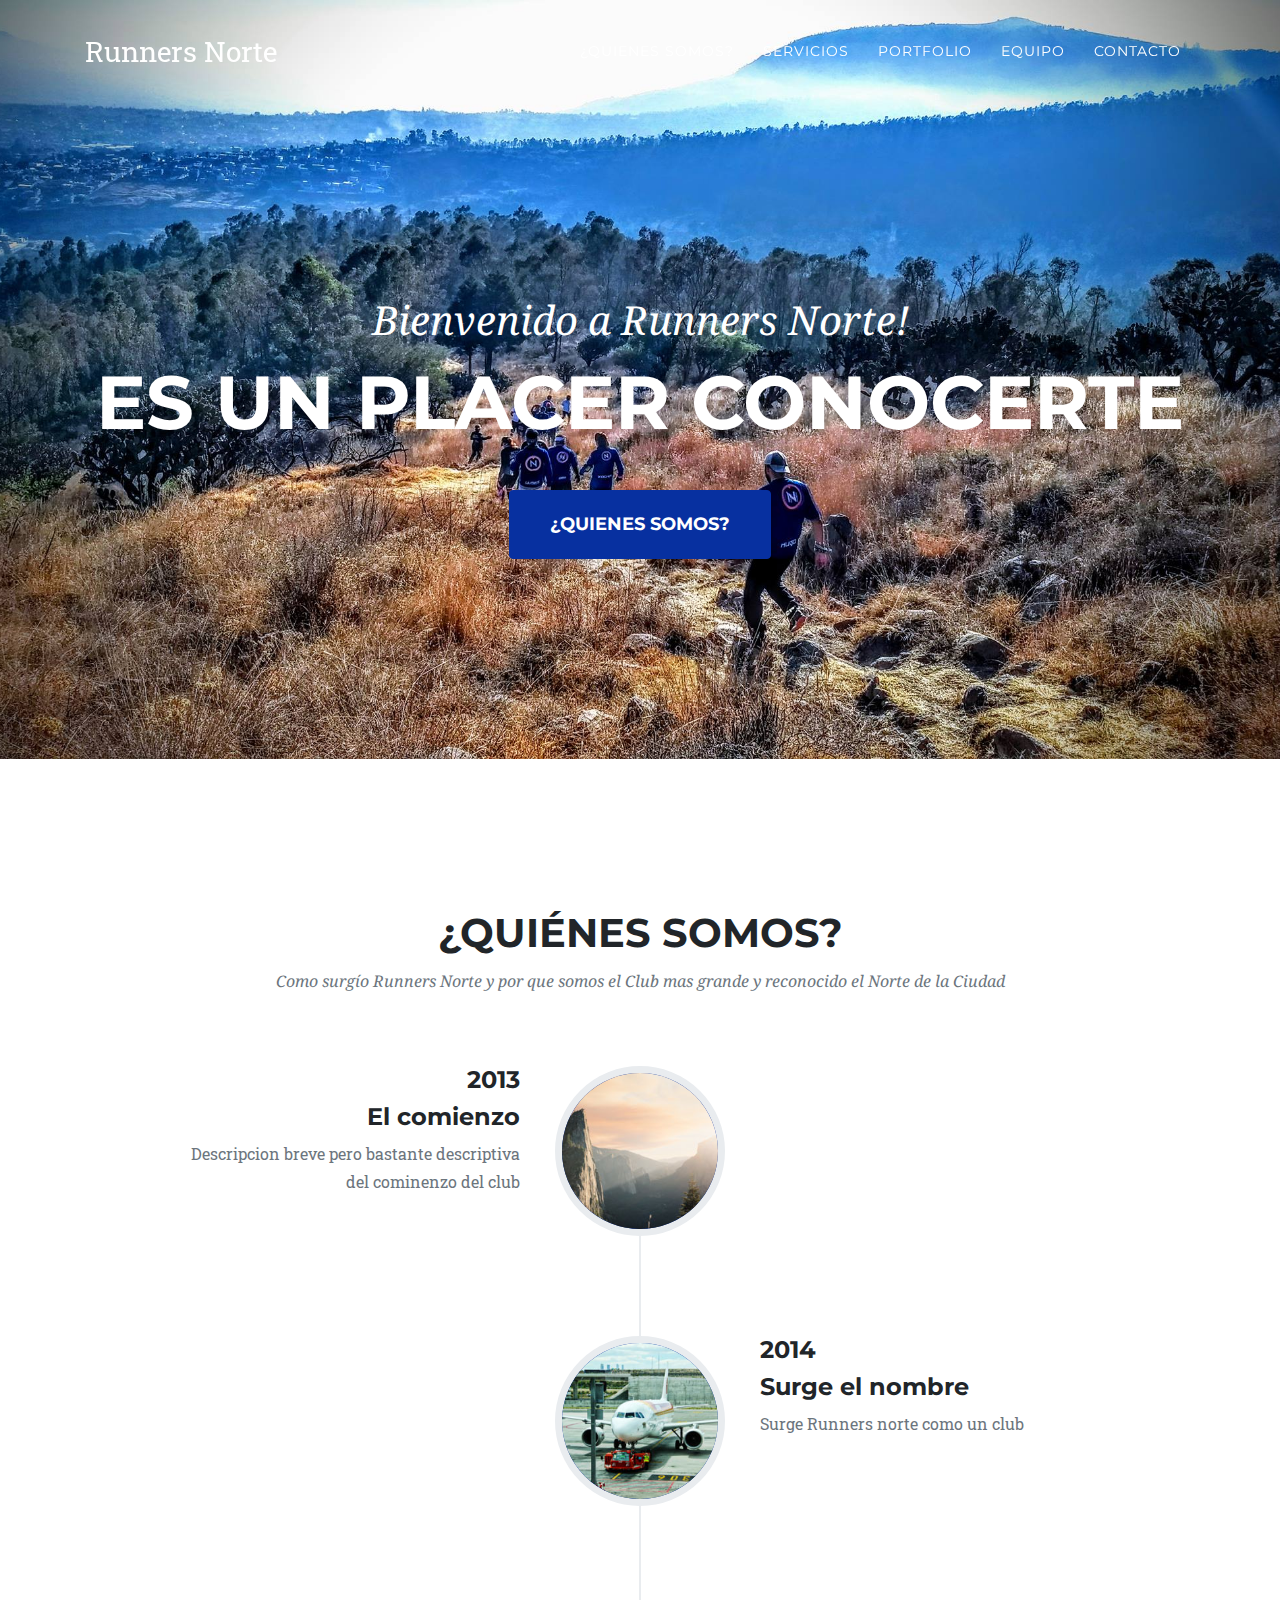
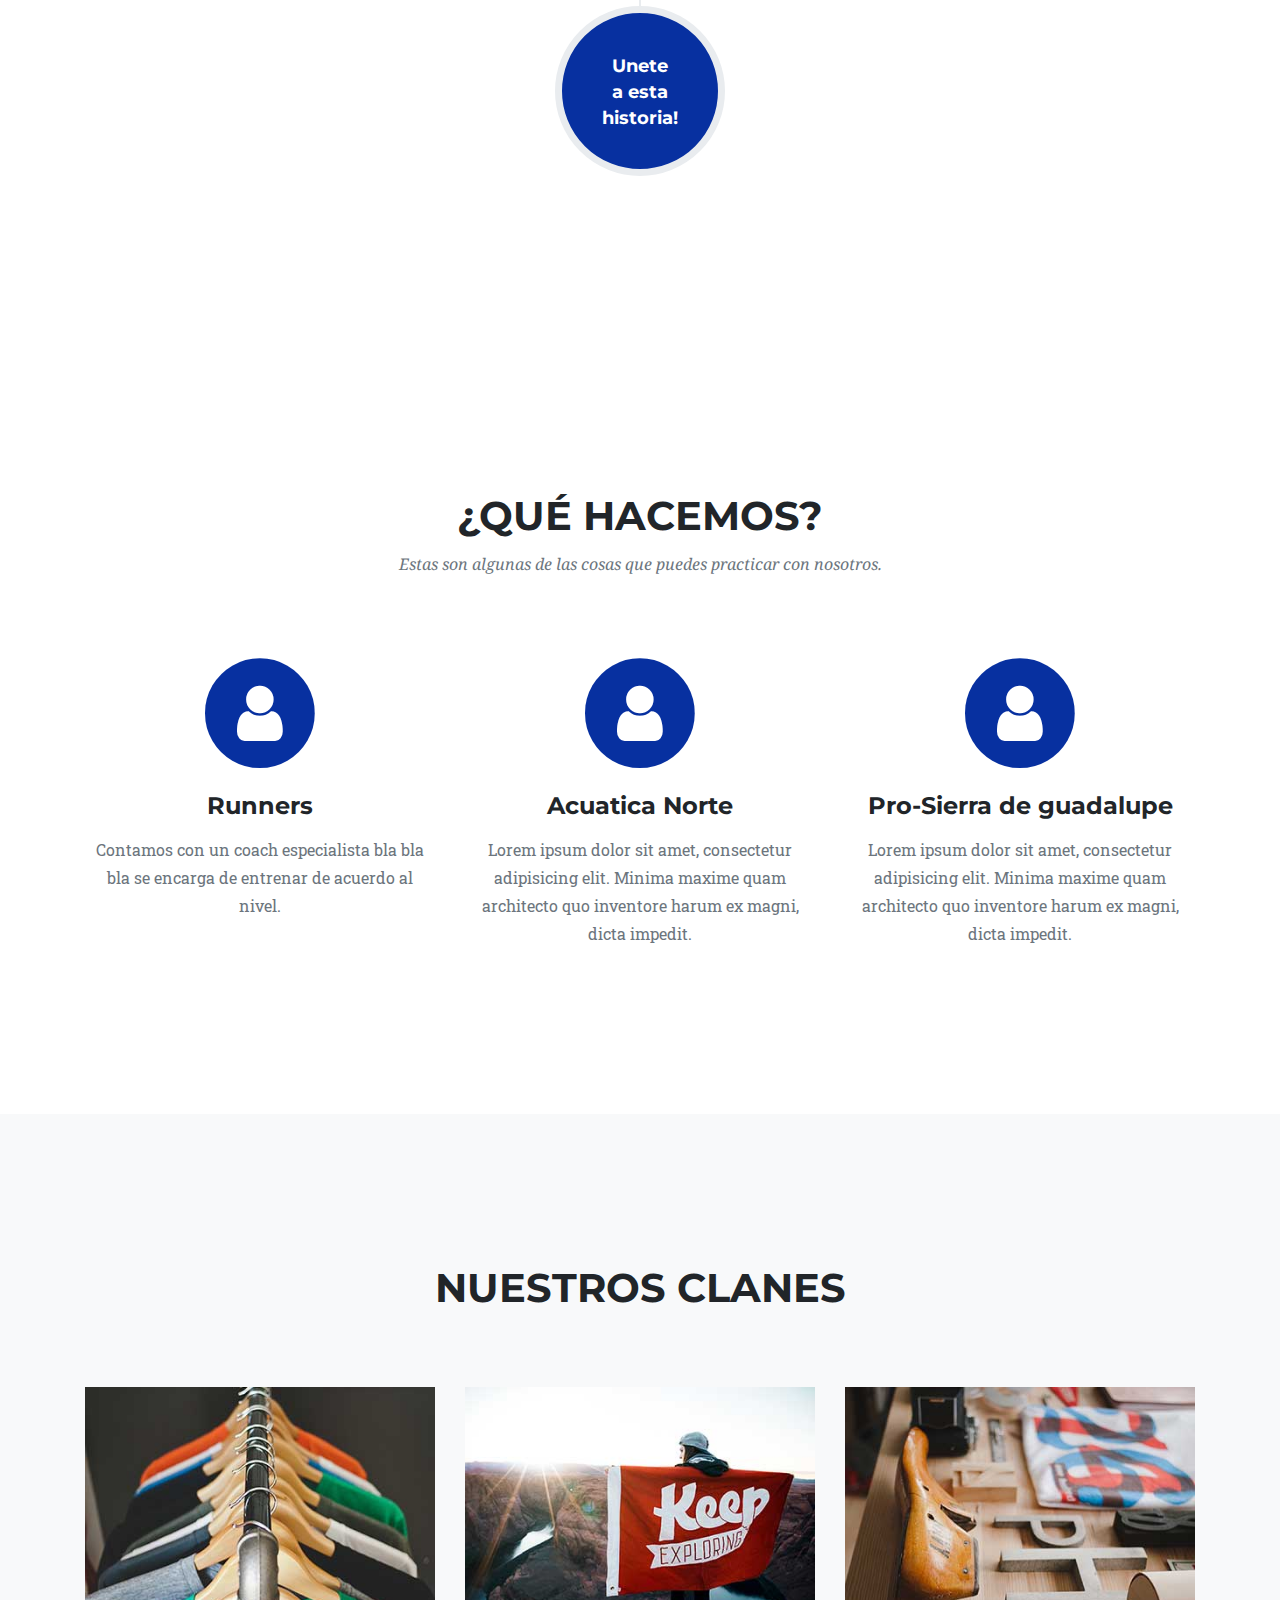
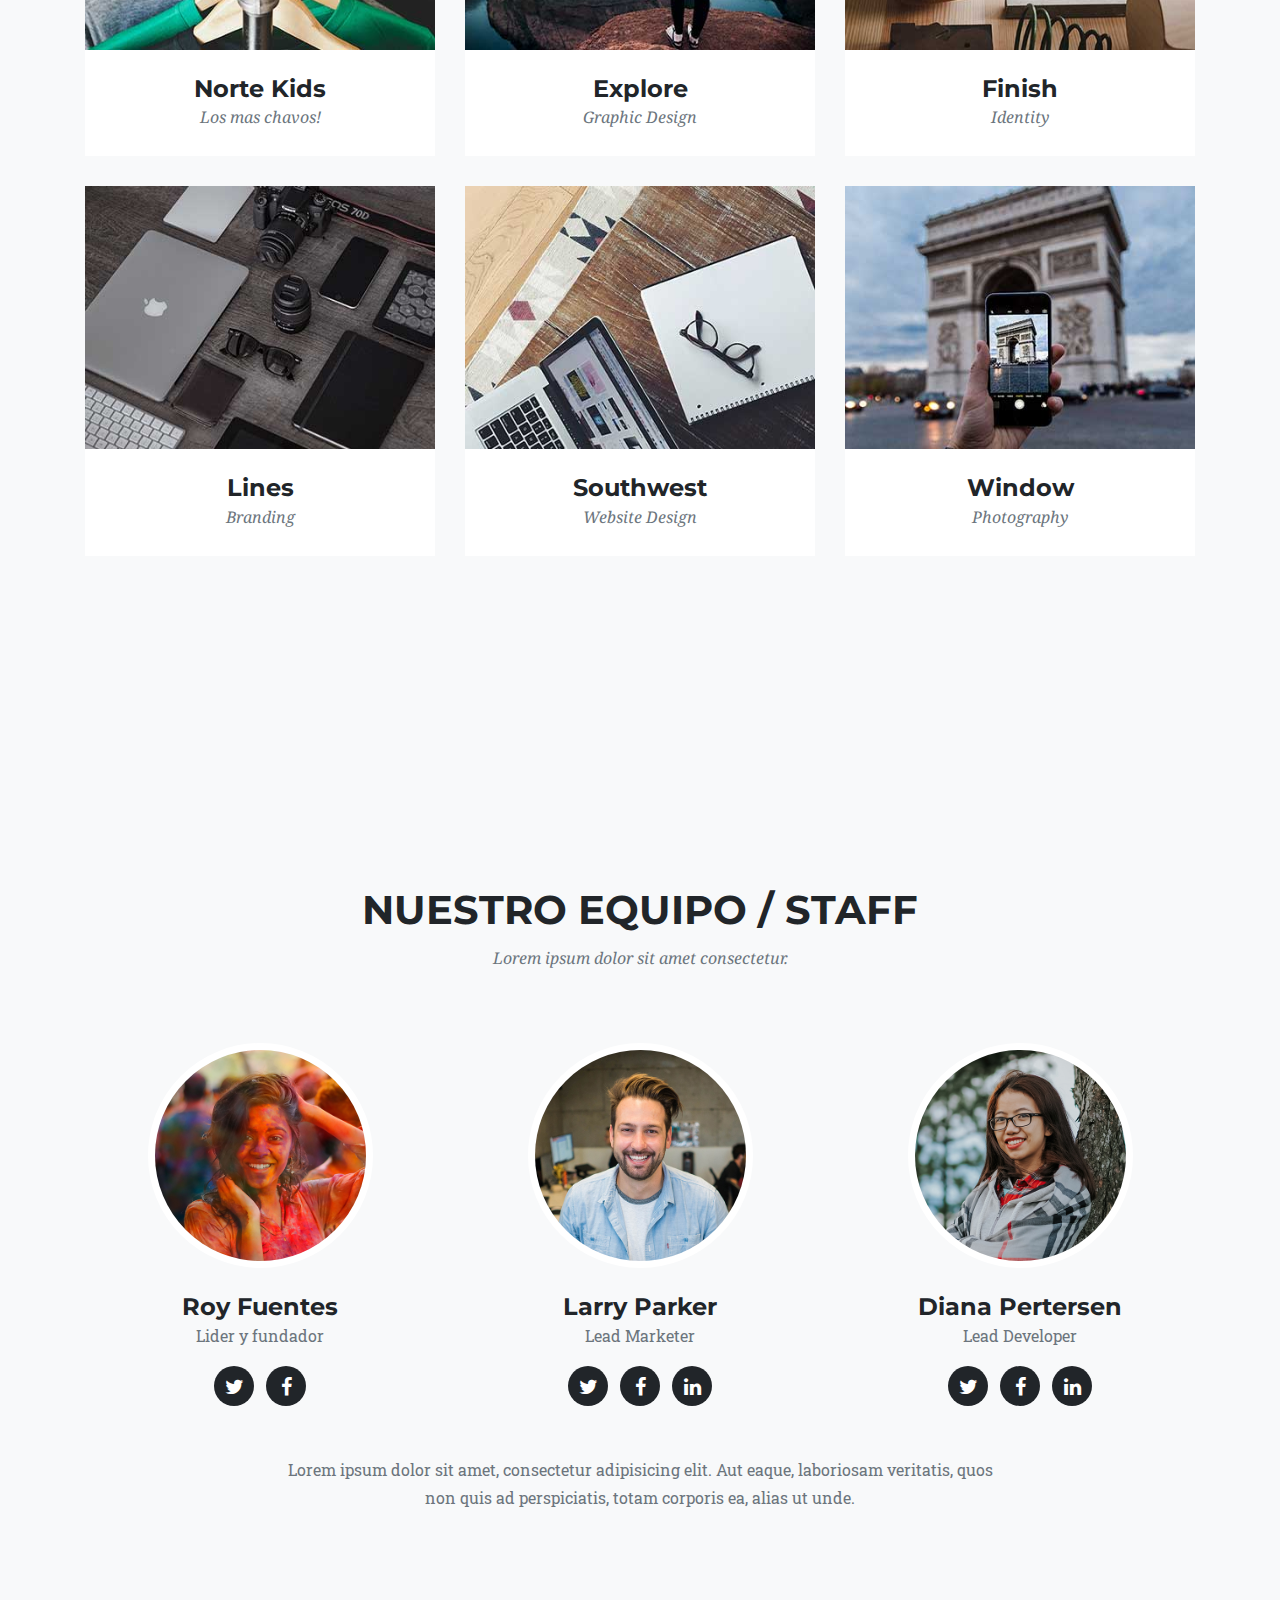
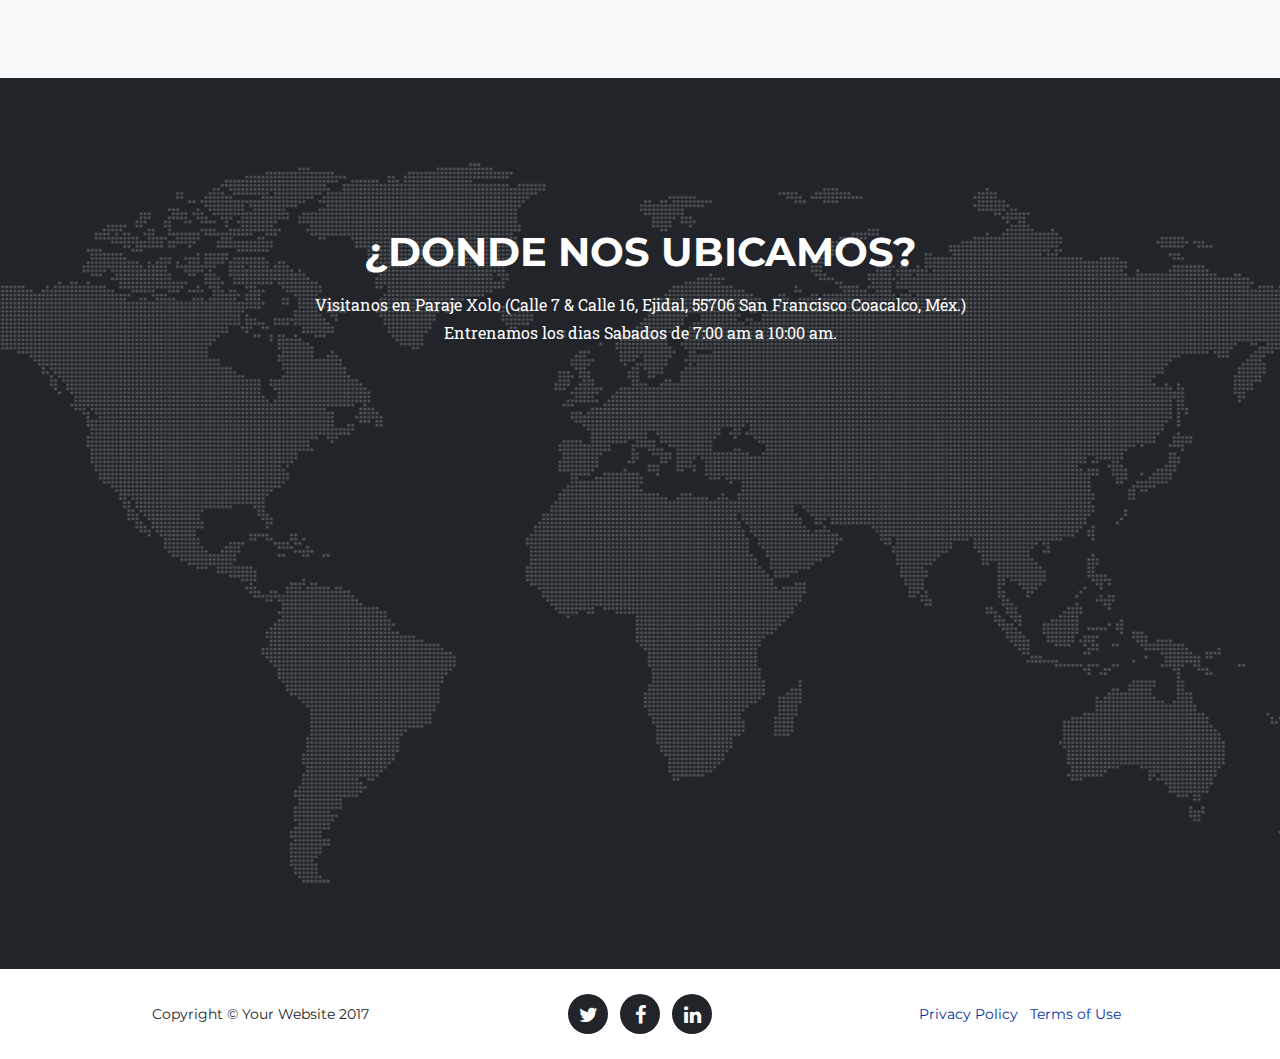
==== index.html @ f01cee7c "Cambios varios" ====
<!DOCTYPE html>
<html lang="en">

  <head>

    <meta charset="utf-8">
    <meta name="viewport" content="width=device-width, initial-scale=1, shrink-to-fit=no">
    <meta name="description" content="">
    <meta name="author" content="">

    <title>Runners Norte</title>

    <!-- Bootstrap core CSS -->
    <link href="vendor/bootstrap/css/bootstrap.min.css" rel="stylesheet">

    <!-- Custom fonts for this template -->
    <link href="vendor/font-awesome/css/font-awesome.min.css" rel="stylesheet" type="text/css">
    <link href="https://fonts.googleapis.com/css?family=Montserrat:400,700" rel="stylesheet" type="text/css">
    <link href='https://fonts.googleapis.com/css?family=Kaushan+Script' rel='stylesheet' type='text/css'>
    <link href='https://fonts.googleapis.com/css?family=Droid+Serif:400,700,400italic,700italic' rel='stylesheet' type='text/css'>
    <link href='https://fonts.googleapis.com/css?family=Roboto+Slab:400,100,300,700' rel='stylesheet' type='text/css'>

    <!-- Custom styles for this template -->
    <link href="css/agency.min.css" rel="stylesheet">

  </head>

  <body id="page-top">

    <!-- Navigation -->
    <nav class="navbar navbar-expand-lg navbar-dark fixed-top" id="mainNav">
      <div class="container">
        <a class="navbar-brand js-scroll-trigger" href="#page-top">Runners Norte</a>
        <button class="navbar-toggler navbar-toggler-right" type="button" data-toggle="collapse" data-target="#navbarResponsive" aria-controls="navbarResponsive" aria-expanded="false" aria-label="Toggle navigation">
          Menu
          <i class="fa fa-bars"></i>
        </button>
        <div class="collapse navbar-collapse" id="navbarResponsive">
          <ul class="navbar-nav text-uppercase ml-auto">
            <li class="nav-item">
              <a class="nav-link js-scroll-trigger" href="#about">¿Quienes Somos?</a>
            </li>
            <li class="nav-item">
              <a class="nav-link js-scroll-trigger" href="#services">Servicios</a>
            </li>
            <li class="nav-item">
              <a class="nav-link js-scroll-trigger" href="#portfolio">Portfolio</a>
            </li>
            <li class="nav-item">
              <a class="nav-link js-scroll-trigger" href="#team">Equipo</a>
            </li>
            <li class="nav-item">
              <a class="nav-link js-scroll-trigger" href="#contact">Contacto</a>
            </li>
          </ul>
        </div>
      </div>
    </nav>

    <!-- Header -->
    <header class="masthead">
      <div class="container">
        <div class="intro-text">
          <div class="intro-lead-in">Bienvenido a Runners Norte!</div>
          <div class="intro-heading text-uppercase">Es un placer conocerte</div>
          <a class="btn btn-primary btn-xl text-uppercase js-scroll-trigger" href="#about">¿Quienes somos?</a>
        </div>
      </div>
    </header>
    <!-- About -->
    <section id="about">
      <div class="container">
        <div class="row">
          <div class="col-lg-12 text-center">
            <h2 class="section-heading text-uppercase">¿Quiénes Somos?</h2>
            <h3 class="section-subheading text-muted">Como surgío Runners Norte y por que somos el Club mas grande y reconocido  el Norte de la Ciudad</h3>
          </div>
        </div>
        <div class="row">
          <div class="col-lg-12">
            <ul class="timeline">
              <li>
                <div class="timeline-image">
                  <img class="rounded-circle img-fluid" src="img/about/1.jpg" alt="">
                </div>
                <div class="timeline-panel">
                  <div class="timeline-heading">
                    <h4>2013</h4>
                    <h4 class="subheading">El comienzo</h4>
                  </div>
                  <div class="timeline-body">
                    <p class="text-muted">Descripcion breve pero bastante descriptiva del cominenzo del club</p>
                  </div>
                </div>
              </li>
              <li class="timeline-inverted">
                <div class="timeline-image">
                  <img class="rounded-circle img-fluid" src="img/about/2.jpg" alt="">
                </div>
                <div class="timeline-panel">
                  <div class="timeline-heading">
                    <h4>2014</h4>
                    <h4 class="subheading">Surge el nombre</h4>
                  </div>
                  <div class="timeline-body">
                    <p class="text-muted">Surge Runners norte como un club</p>
                  </div>
                </div>
              </li>
              <li class="timeline-inverted">
                <div class="timeline-image">
                  <h4>Unete
                    <br> a esta
                    <br>historia!</h4>
                </div>
              </li>
            </ul>
          </div>
        </div>
      </div>
    </section>

    <!-- Services -->
    <section id="services">
      <div class="container">
        <div class="row">
          <div class="col-lg-12 text-center">
            <h2 class="section-heading text-uppercase">¿Qué hacemos?</h2>
            <h3 class="section-subheading text-muted">Estas son algunas de las cosas que puedes practicar con nosotros.</h3>
          </div>
        </div>
        <div class="row text-center">
          <div class="col-md-4">
            <span class="fa-stack fa-4x">
              <i class="fa fa-circle fa-stack-2x text-primary"></i>
              <i class="fa fa-user fa-stack-1x fa-inverse"></i>
            </span>
            <h4 class="service-heading">Runners</h4>
            <p class="text-muted">Contamos con un coach especialista bla bla bla se encarga de entrenar de acuerdo al nivel.</p>
          </div>
          <div class="col-md-4">
            <span class="fa-stack fa-4x">
              <i class="fa fa-circle fa-stack-2x text-primary"></i>
              <i class="fa fa-user fa-stack-1x fa-inverse"></i>
            </span>
            <h4 class="service-heading">Acuatica Norte</h4>
            <p class="text-muted">Lorem ipsum dolor sit amet, consectetur adipisicing elit. Minima maxime quam architecto quo inventore harum ex magni, dicta impedit.</p>
          </div>
          <div class="col-md-4">
            <span class="fa-stack fa-4x">
              <i class="fa fa-circle fa-stack-2x text-primary"></i>
              <i class="fa fa-user fa-stack-1x fa-inverse"></i>
            </span>
            <h4 class="service-heading">Pro-Sierra de guadalupe</h4>
            <p class="text-muted">Lorem ipsum dolor sit amet, consectetur adipisicing elit. Minima maxime quam architecto quo inventore harum ex magni, dicta impedit.</p>
          </div>
        </div>
      </div>
    </section>

    <!-- Portfolio Grid -->
    <section class="bg-light" id="portfolio">
      <div class="container">
        <div class="row">
          <div class="col-lg-12 text-center">
            <h2 class="section-heading text-uppercase">Nuestros Clanes</h2>
            <h3 class="section-subheading text-muted"></h3>
          </div>
        </div>
        <div class="row">
          <div class="col-md-4 col-sm-6 portfolio-item">
            <a class="portfolio-link" data-toggle="modal" href="#portfolioModal1">
              <div class="portfolio-hover">
                <div class="portfolio-hover-content">
                  <i class="fa fa-plus fa-3x"></i>
                </div>
              </div>
              <img class="img-fluid" src="img/portfolio/01-thumbnail.jpg" alt="">
            </a>
            <div class="portfolio-caption">
              <h4>Norte Kids</h4>
              <p class="text-muted">Los mas chavos!</p>
            </div>
          </div>
          <div class="col-md-4 col-sm-6 portfolio-item">
            <a class="portfolio-link" data-toggle="modal" href="#portfolioModal2">
              <div class="portfolio-hover">
                <div class="portfolio-hover-content">
                  <i class="fa fa-plus fa-3x"></i>
                </div>
              </div>
              <img class="img-fluid" src="img/portfolio/02-thumbnail.jpg" alt="">
            </a>
            <div class="portfolio-caption">
              <h4>Explore</h4>
              <p class="text-muted">Graphic Design</p>
            </div>
          </div>
          <div class="col-md-4 col-sm-6 portfolio-item">
            <a class="portfolio-link" data-toggle="modal" href="#portfolioModal3">
              <div class="portfolio-hover">
                <div class="portfolio-hover-content">
                  <i class="fa fa-plus fa-3x"></i>
                </div>
              </div>
              <img class="img-fluid" src="img/portfolio/03-thumbnail.jpg" alt="">
            </a>
            <div class="portfolio-caption">
              <h4>Finish</h4>
              <p class="text-muted">Identity</p>
            </div>
          </div>
          <div class="col-md-4 col-sm-6 portfolio-item">
            <a class="portfolio-link" data-toggle="modal" href="#portfolioModal4">
              <div class="portfolio-hover">
                <div class="portfolio-hover-content">
                  <i class="fa fa-plus fa-3x"></i>
                </div>
              </div>
              <img class="img-fluid" src="img/portfolio/04-thumbnail.jpg" alt="">
            </a>
            <div class="portfolio-caption">
              <h4>Lines</h4>
              <p class="text-muted">Branding</p>
            </div>
          </div>
          <div class="col-md-4 col-sm-6 portfolio-item">
            <a class="portfolio-link" data-toggle="modal" href="#portfolioModal5">
              <div class="portfolio-hover">
                <div class="portfolio-hover-content">
                  <i class="fa fa-plus fa-3x"></i>
                </div>
              </div>
              <img class="img-fluid" src="img/portfolio/05-thumbnail.jpg" alt="">
            </a>
            <div class="portfolio-caption">
              <h4>Southwest</h4>
              <p class="text-muted">Website Design</p>
            </div>
          </div>
          <div class="col-md-4 col-sm-6 portfolio-item">
            <a class="portfolio-link" data-toggle="modal" href="#portfolioModal6">
              <div class="portfolio-hover">
                <div class="portfolio-hover-content">
                  <i class="fa fa-plus fa-3x"></i>
                </div>
              </div>
              <img class="img-fluid" src="img/portfolio/06-thumbnail.jpg" alt="">
            </a>
            <div class="portfolio-caption">
              <h4>Window</h4>
              <p class="text-muted">Photography</p>
            </div>
          </div>
        </div>
      </div>
    </section>

    <!-- Team -->
    <section class="bg-light" id="team">
      <div class="container">
        <div class="row">
          <div class="col-lg-12 text-center">
            <h2 class="section-heading text-uppercase">Nuestro Equipo / Staff</h2>
            <h3 class="section-subheading text-muted">Lorem ipsum dolor sit amet consectetur.</h3>
          </div>
        </div>
        <div class="row">
          <div class="col-sm-4">
            <div class="team-member">
              <img class="mx-auto rounded-circle" src="img/team/1.jpg" alt="">
              <h4>Roy Fuentes</h4>
              <p class="text-muted">Lider y fundador</p>
              <ul class="list-inline social-buttons">
                <li class="list-inline-item">
                  <a href="#">
                    <i class="fa fa-twitter"></i>
                  </a>
                </li>
                <li class="list-inline-item">
                  <a href="#">
                    <i class="fa fa-facebook"></i>
                  </a>
                </li>
              </ul>
            </div>
          </div>
          <div class="col-sm-4">
            <div class="team-member">
              <img class="mx-auto rounded-circle" src="img/team/2.jpg" alt="">
              <h4>Larry Parker</h4>
              <p class="text-muted">Lead Marketer</p>
              <ul class="list-inline social-buttons">
                <li class="list-inline-item">
                  <a href="#">
                    <i class="fa fa-twitter"></i>
                  </a>
                </li>
                <li class="list-inline-item">
                  <a href="#">
                    <i class="fa fa-facebook"></i>
                  </a>
                </li>
                <li class="list-inline-item">
                  <a href="#">
                    <i class="fa fa-linkedin"></i>
                  </a>
                </li>
              </ul>
            </div>
          </div>
          <div class="col-sm-4">
            <div class="team-member">
              <img class="mx-auto rounded-circle" src="img/team/3.jpg" alt="">
              <h4>Diana Pertersen</h4>
              <p class="text-muted">Lead Developer</p>
              <ul class="list-inline social-buttons">
                <li class="list-inline-item">
                  <a href="#">
                    <i class="fa fa-twitter"></i>
                  </a>
                </li>
                <li class="list-inline-item">
                  <a href="#">
                    <i class="fa fa-facebook"></i>
                  </a>
                </li>
                <li class="list-inline-item">
                  <a href="#">
                    <i class="fa fa-linkedin"></i>
                  </a>
                </li>
              </ul>
            </div>
          </div>
        </div>
        <div class="row">
          <div class="col-lg-8 mx-auto text-center">
            <p class="large text-muted">Lorem ipsum dolor sit amet, consectetur adipisicing elit. Aut eaque, laboriosam veritatis, quos non quis ad perspiciatis, totam corporis ea, alias ut unde.</p>
          </div>
        </div>
      </div>
    </section>


    <!-- Contact -->
    <section id="contact">
      <div class="container">
        <div class="row">
          <div class="col-lg-12 text-center">
            <h2 class="section-heading text-uppercase">¿Donde nos ubicamos?</h2>
            <p class="section-subheading contact-text">Visitanos en Paraje Xolo (Calle 7 & Calle 16, Ejidal, 55706 San Francisco Coacalco, Méx.) <br>Entrenamos los dias Sabados de 7:00 am a 10:00 am.</p>
              <iframe src="https://www.google.com/maps/embed?pb=!1m18!1m12!1m3!1d843.822846740187!2d-99.1146023856193!3d19.622064167640673!2m3!1f0!2f0!3f0!3m2!1i1024!2i768!4f13.1!3m3!1m2!1s0x85d1f6a791d35011%3A0x7eba9c8754cfb9cf!2sParaje+Xolo+Parque+Estatal+Sierra+de+Guadalupe!5e0!3m2!1ses-419!2smx!4v1517255173656" width="100%" height="450" frameborder="0" style="border:0" allowfullscreen></iframe>          </div>
        </div>
        <!--<div class="row">-->
          <!--<div class="col-lg-12">-->
            <!--<form id="contactForm" name="sentMessage" novalidate>-->
              <!--<div class="row">-->
                <!--<div class="col-md-6">-->
                  <!--<div class="form-group">-->
                    <!--<input class="form-control" id="name" type="text" placeholder="Nombre *" required data-validation-required-message="Por favor escribe tu nombre">-->
                    <!--<p class="help-block text-danger"></p>-->
                  <!--</div>-->
                  <!--<div class="form-group">-->
                    <!--<input class="form-control" id="email" type="email" placeholder="Email *" required data-validation-required-message="Por favor escribe tu Email.">-->
                    <!--<p class="help-block text-danger"></p>-->
                  <!--</div>-->
                  <!--<div class="form-group">-->
                    <!--<input class="form-control" id="phone" type="tel" placeholder="Telefono">-->
                    <!--<p class="help-block text-danger"></p>-->
                  <!--</div>-->
                <!--</div>-->
                <!--<div class="col-md-6">-->
                  <!--<div class="form-group">-->
                    <!--<textarea class="form-control" id="message" placeholder="Mensaje *" required data-validation-required-message="Por favor escribe un mensaje"></textarea>-->
                    <!--<p class="help-block text-danger"></p>-->
                  <!--</div>-->
                <!--</div>-->
                <!--<div class="clearfix"></div>-->
                <!--<div class="col-lg-12 text-center">-->
                  <!--<div id="success"></div>-->
                  <!--<button id="sendMessageButton" class="btn btn-primary btn-xl text-uppercase" type="submit">Enviar mensaje</button>-->
                <!--</div>-->
              <!--</div>-->
            <!--</form>-->
          <!--</div>-->
        <!--</div>-->

    </section>

    <!-- Footer -->
    <footer>
      <div class="container">
        <div class="row">
          <div class="col-md-4">
            <span class="copyright">Copyright &copy; Your Website 2017</span>
          </div>
          <div class="col-md-4">
            <ul class="list-inline social-buttons">
              <li class="list-inline-item">
                <a href="#">
                  <i class="fa fa-twitter"></i>
                </a>
              </li>
              <li class="list-inline-item">
                <a href="#">
                  <i class="fa fa-facebook"></i>
                </a>
              </li>
              <li class="list-inline-item">
                <a href="#">
                  <i class="fa fa-linkedin"></i>
                </a>
              </li>
            </ul>
          </div>
          <div class="col-md-4">
            <ul class="list-inline quicklinks">
              <li class="list-inline-item">
                <a href="#">Privacy Policy</a>
              </li>
              <li class="list-inline-item">
                <a href="#">Terms of Use</a>
              </li>
            </ul>
          </div>
        </div>
      </div>
    </footer>

    <!-- Portfolio Modals -->

    <!-- Modal 1 -->
    <div class="portfolio-modal modal fade" id="portfolioModal1" tabindex="-1" role="dialog" aria-hidden="true">
      <div class="modal-dialog">
        <div class="modal-content">
          <div class="close-modal" data-dismiss="modal">
            <div class="lr">
              <div class="rl"></div>
            </div>
          </div>
          <div class="container">
            <div class="row">
              <div class="col-lg-8 mx-auto">
                <div class="modal-body">
                  <!-- Project Details Go Here -->
                  <h2 class="text-uppercase">Norte Kids</h2>
                  <p class="item-intro text-muted">Los mas chavos.</p>
                  <img class="img-fluid d-block mx-auto" src="img/portfolio/01-full.jpg" alt="">
                  <p>Use this area to describe your project. Lorem ipsum dolor sit amet, consectetur adipisicing elit. Est blanditiis dolorem culpa incidunt minus dignissimos deserunt repellat aperiam quasi sunt officia expedita beatae cupiditate, maiores repudiandae, nostrum, reiciendis facere nemo!</p>
                  <p>Requisitos minimos para pertenecer a este clan</p>
                  <ul class="list-inline">
                    <li>Edad minima: 6 años</li>
                    <li>Paso promedio: 7 min x km</li>

                  </ul>
                  <button class="btn btn-primary" data-dismiss="modal" type="button">
                    <i class="fa fa-times"></i>
                    Cerrar</button>
                </div>
              </div>
            </div>
          </div>
        </div>
      </div>
    </div>

    <!-- Modal 2 -->
    <div class="portfolio-modal modal fade" id="portfolioModal2" tabindex="-1" role="dialog" aria-hidden="true">
      <div class="modal-dialog">
        <div class="modal-content">
          <div class="close-modal" data-dismiss="modal">
            <div class="lr">
              <div class="rl"></div>
            </div>
          </div>
          <div class="container">
            <div class="row">
              <div class="col-lg-8 mx-auto">
                <div class="modal-body">
                  <!-- Project Details Go Here -->
                  <h2 class="text-uppercase">Norte Kids</h2>
                  <p class="item-intro text-muted">Los mas chavos</p>
                  <img class="img-fluid d-block mx-auto" src="img/portfolio/02-full.jpg" alt="">
                  <p>Este es el clan mas pequeño, son uns guerreros bla bla bla</p>
                    <p>Este es el clan mas pequeño, son uns guerreros bla bla bla</p>
                    <ul class="list-inline">
                    <li>Date: January 2017</li>
                    <li>Client: Explore</li>
                    <li>Category: Graphic Design</li>
                  </ul>
                  <button class="btn btn-primary" data-dismiss="modal" type="button">
                    <i class="fa fa-times"></i>
                    Close Project</button>
                </div>
              </div>
            </div>
          </div>
        </div>
      </div>
    </div>

    <!-- Modal 3 -->
    <div class="portfolio-modal modal fade" id="portfolioModal3" tabindex="-1" role="dialog" aria-hidden="true">
      <div class="modal-dialog">
        <div class="modal-content">
          <div class="close-modal" data-dismiss="modal">
            <div class="lr">
              <div class="rl"></div>
            </div>
          </div>
          <div class="container">
            <div class="row">
              <div class="col-lg-8 mx-auto">
                <div class="modal-body">
                  <!-- Project Details Go Here -->
                  <h2 class="text-uppercase">Project Name</h2>
                  <p class="item-intro text-muted">Lorem ipsum dolor sit amet consectetur.</p>
                  <img class="img-fluid d-block mx-auto" src="img/portfolio/03-full.jpg" alt="">
                  <p>Use this area to describe your project. Lorem ipsum dolor sit amet, consectetur adipisicing elit. Est blanditiis dolorem culpa incidunt minus dignissimos deserunt repellat aperiam quasi sunt officia expedita beatae cupiditate, maiores repudiandae, nostrum, reiciendis facere nemo!</p>
                  <ul class="list-inline">
                    <li>Date: January 2017</li>
                    <li>Client: Finish</li>
                    <li>Category: Identity</li>
                  </ul>
                  <button class="btn btn-primary" data-dismiss="modal" type="button">
                    <i class="fa fa-times"></i>
                    Close Project</button>
                </div>
              </div>
            </div>
          </div>
        </div>
      </div>
    </div>

    <!-- Modal 4 -->
    <div class="portfolio-modal modal fade" id="portfolioModal4" tabindex="-1" role="dialog" aria-hidden="true">
      <div class="modal-dialog">
        <div class="modal-content">
          <div class="close-modal" data-dismiss="modal">
            <div class="lr">
              <div class="rl"></div>
            </div>
          </div>
          <div class="container">
            <div class="row">
              <div class="col-lg-8 mx-auto">
                <div class="modal-body">
                  <!-- Project Details Go Here -->
                  <h2 class="text-uppercase">Project Name</h2>
                  <p class="item-intro text-muted">Lorem ipsum dolor sit amet consectetur.</p>
                  <img class="img-fluid d-block mx-auto" src="img/portfolio/04-full.jpg" alt="">
                  <p>Use this area to describe your project. Lorem ipsum dolor sit amet, consectetur adipisicing elit. Est blanditiis dolorem culpa incidunt minus dignissimos deserunt repellat aperiam quasi sunt officia expedita beatae cupiditate, maiores repudiandae, nostrum, reiciendis facere nemo!</p>
                  <ul class="list-inline">
                    <li>Date: January 2017</li>
                    <li>Client: Lines</li>
                    <li>Category: Branding</li>
                  </ul>
                  <button class="btn btn-primary" data-dismiss="modal" type="button">
                    <i class="fa fa-times"></i>
                    Close Project</button>
                </div>
              </div>
            </div>
          </div>
        </div>
      </div>
    </div>

    <!-- Modal 5 -->
    <div class="portfolio-modal modal fade" id="portfolioModal5" tabindex="-1" role="dialog" aria-hidden="true">
      <div class="modal-dialog">
        <div class="modal-content">
          <div class="close-modal" data-dismiss="modal">
            <div class="lr">
              <div class="rl"></div>
            </div>
          </div>
          <div class="container">
            <div class="row">
              <div class="col-lg-8 mx-auto">
                <div class="modal-body">
                  <!-- Project Details Go Here -->
                  <h2 class="text-uppercase">Project Name</h2>
                  <p class="item-intro text-muted">Lorem ipsum dolor sit amet consectetur.</p>
                  <img class="img-fluid d-block mx-auto" src="img/portfolio/05-full.jpg" alt="">
                  <p>Use this area to describe your project. Lorem ipsum dolor sit amet, consectetur adipisicing elit. Est blanditiis dolorem culpa incidunt minus dignissimos deserunt repellat aperiam quasi sunt officia expedita beatae cupiditate, maiores repudiandae, nostrum, reiciendis facere nemo!</p>
                  <ul class="list-inline">
                    <li>Date: January 2017</li>
                    <li>Client: Southwest</li>
                    <li>Category: Website Design</li>
                  </ul>
                  <button class="btn btn-primary" data-dismiss="modal" type="button">
                    <i class="fa fa-times"></i>
                    Close Project</button>
                </div>
              </div>
            </div>
          </div>
        </div>
      </div>
    </div>

    <!-- Modal 6 -->
    <div class="portfolio-modal modal fade" id="portfolioModal6" tabindex="-1" role="dialog" aria-hidden="true">
      <div class="modal-dialog">
        <div class="modal-content">
          <div class="close-modal" data-dismiss="modal">
            <div class="lr">
              <div class="rl"></div>
            </div>
          </div>
          <div class="container">
            <div class="row">
              <div class="col-lg-8 mx-auto">
                <div class="modal-body">
                  <!-- Project Details Go Here -->
                  <h2 class="text-uppercase">Project Name</h2>
                  <p class="item-intro text-muted">Lorem ipsum dolor sit amet consectetur.</p>
                  <img class="img-fluid d-block mx-auto" src="img/portfolio/06-full.jpg" alt="">
                  <p>Use this area to describe your project. Lorem ipsum dolor sit amet, consectetur adipisicing elit. Est blanditiis dolorem culpa incidunt minus dignissimos deserunt repellat aperiam quasi sunt officia expedita beatae cupiditate, maiores repudiandae, nostrum, reiciendis facere nemo!</p>
                  <ul class="list-inline">
                    <li>Date: January 2017</li>
                    <li>Client: Window</li>
                    <li>Category: Photography</li>
                  </ul>
                  <button class="btn btn-primary" data-dismiss="modal" type="button">
                    <i class="fa fa-times"></i>
                    Close Project</button>
                </div>
              </div>
            </div>
          </div>
        </div>
      </div>
    </div>

    <!-- Bootstrap core JavaScript -->
    <script src="vendor/jquery/jquery.min.js"></script>
    <script src="vendor/bootstrap/js/bootstrap.bundle.min.js"></script>

    <!-- Plugin JavaScript -->
    <script src="vendor/jquery-easing/jquery.easing.min.js"></script>

    <!-- Contact form JavaScript -->
    <script src="js/jqBootstrapValidation.js"></script>
    <script src="js/contact_me.js"></script>

    <!-- Custom scripts for this template -->
    <script src="js/agency.min.js"></script>

  </body>

</html>
---- css/agency.min.css ----
/*!
 * Start Bootstrap - Agency v4.0.0-beta.2 (https://startbootstrap.com/template-overviews/agency)
 * Copyright 2013-2018 Start Bootstrap
 * Licensed under MIT (https://github.com/BlackrockDigital/startbootstrap-agency/blob/master/LICENSE)
 */body{overflow-x:hidden;font-family:'Roboto Slab','Helvetica Neue',Helvetica,Arial,sans-serif}p{line-height:1.75}a{color:#0730a0}a:hover{color:#05216f}.text-primary{color:#0730a0!important}h1,h2,h3,h4,h5,h6{font-weight:700;font-family:Montserrat,'Helvetica Neue',Helvetica,Arial,sans-serif}section{padding:100px 0}section h2.section-heading{font-size:40px;margin-top:0;margin-bottom:15px}section h3.section-subheading{font-size:16px;font-weight:400;font-style:italic;margin-bottom:75px;text-transform:none;font-family:'Droid Serif','Helvetica Neue',Helvetica,Arial,sans-serif}@media (min-width:768px){section{padding:150px 0}}.btn{font-family:Montserrat,'Helvetica Neue',Helvetica,Arial,sans-serif;font-weight:700}.btn-xl{font-size:18px;padding:20px 40px}.btn-primary{background-color:#0730a0;border-color:#0730a0}.btn-primary:active,.btn-primary:focus,.btn-primary:hover{background-color:#05257b!important;border-color:#05257b!important;color:#fff}.btn-primary:active,.btn-primary:focus{box-shadow:0 0 0 .2rem rgba(254,209,55,.5)!important}::-moz-selection{background:#0730a0;text-shadow:none}::selection{background:#0730a0;text-shadow:none}img::selection{background:0 0}img::-moz-selection{background:0 0}body{-webkit-tap-highlight-color:#0730a0}#mainNav{background-color:#212529}#mainNav .navbar-toggler{font-size:12px;right:0;padding:13px;text-transform:uppercase;color:#fff;border:0;background-color:#0730a0;font-family:Montserrat,'Helvetica Neue',Helvetica,Arial,sans-serif}#mainNav .navbar-brand{color:#fff}#mainNav .navbar-brand.active,#mainNav .navbar-brand:active,#mainNav .navbar-brand:focus,#mainNav .navbar-brand:hover{color:#05216f}#mainNav .navbar-nav .nav-item .nav-link{font-size:90%;font-weight:400;padding:.75em 0;letter-spacing:1px;color:#fff;font-family:Montserrat,'Helvetica Neue',Helvetica,Arial,sans-serif}#mainNav .navbar-nav .nav-item .nav-link.active,#mainNav .navbar-nav .nav-item .nav-link:hover{color:#0730a0}@media (min-width:992px){#mainNav{padding-top:25px;padding-bottom:25px;-webkit-transition:padding-top .3s,padding-bottom .3s;-moz-transition:padding-top .3s,padding-bottom .3s;transition:padding-top .3s,padding-bottom .3s;border:none;background-color:transparent}#mainNav .navbar-brand{font-size:1.75em;-webkit-transition:all .3s;-moz-transition:all .3s;transition:all .3s}#mainNav .navbar-nav .nav-item .nav-link{padding:1.1em 1em!important}#mainNav.navbar-shrink{padding-top:0;padding-bottom:0;background-color:#212529}#mainNav.navbar-shrink .navbar-brand{font-size:1.25em;padding:12px 0}}header.masthead{text-align:center;color:#fff;background-image:url(../img/background.jpg);background-repeat:no-repeat;background-attachment:scroll;background-position:center center;-webkit-background-size:cover;-moz-background-size:cover;-o-background-size:cover;background-size:cover}header.masthead .intro-text{padding-top:150px;padding-bottom:100px}header.masthead .intro-text .intro-lead-in{font-size:22px;font-style:italic;line-height:22px;margin-bottom:25px;font-family:'Droid Serif','Helvetica Neue',Helvetica,Arial,sans-serif}header.masthead .intro-text .intro-heading{font-size:50px;font-weight:700;line-height:50px;margin-bottom:25px;font-family:Montserrat,'Helvetica Neue',Helvetica,Arial,sans-serif}@media (min-width:768px){header.masthead .intro-text{padding-top:300px;padding-bottom:200px}header.masthead .intro-text .intro-lead-in{font-size:40px;font-style:italic;line-height:40px;margin-bottom:25px;font-family:'Droid Serif','Helvetica Neue',Helvetica,Arial,sans-serif}header.masthead .intro-text .intro-heading{font-size:75px;font-weight:700;line-height:75px;margin-bottom:50px;font-family:Montserrat,'Helvetica Neue',Helvetica,Arial,sans-serif}}.service-heading{margin:15px 0;text-transform:none}#portfolio .portfolio-item{right:0;margin:0 0 15px}#portfolio .portfolio-item .portfolio-link{position:relative;display:block;max-width:400px;margin:0 auto;cursor:pointer}#portfolio .portfolio-item .portfolio-link .portfolio-hover{position:absolute;width:100%;height:100%;-webkit-transition:all ease .5s;-moz-transition:all ease .5s;transition:all ease .5s;opacity:0;background:rgba(7,48,160,.9)}#portfolio .portfolio-item .portfolio-link .portfolio-hover:hover{opacity:1}#portfolio .portfolio-item .portfolio-link .portfolio-hover .portfolio-hover-content{font-size:20px;position:absolute;top:50%;width:100%;height:20px;margin-top:-12px;text-align:center;color:#fff}#portfolio .portfolio-item .portfolio-link .portfolio-hover .portfolio-hover-content i{margin-top:-12px}#portfolio .portfolio-item .portfolio-link .portfolio-hover .portfolio-hover-content h3,#portfolio .portfolio-item .portfolio-link .portfolio-hover .portfolio-hover-content h4{margin:0}#portfolio .portfolio-item .portfolio-caption{max-width:400px;margin:0 auto;padding:25px;text-align:center;background-color:#fff}#portfolio .portfolio-item .portfolio-caption h4{margin:0;text-transform:none}#portfolio .portfolio-item .portfolio-caption p{font-size:16px;font-style:italic;margin:0;font-family:'Droid Serif','Helvetica Neue',Helvetica,Arial,sans-serif}#portfolio *{z-index:2}@media (min-width:767px){#portfolio .portfolio-item{margin:0 0 30px}}.portfolio-modal{padding-right:0!important}.portfolio-modal .modal-dialog{margin:1rem;max-width:100vw}.portfolio-modal .modal-content{padding:100px 0;text-align:center}.portfolio-modal .modal-content h2{font-size:3em;margin-bottom:15px}.portfolio-modal .modal-content p{margin-bottom:30px}.portfolio-modal .modal-content p.item-intro{font-size:16px;font-style:italic;margin:20px 0 30px;font-family:'Droid Serif','Helvetica Neue',Helvetica,Arial,sans-serif}.portfolio-modal .modal-content ul.list-inline{margin-top:0;margin-bottom:30px}.portfolio-modal .modal-content img{margin-bottom:30px}.portfolio-modal .modal-content button{cursor:pointer}.portfolio-modal .close-modal{position:absolute;top:25px;right:25px;width:75px;height:75px;cursor:pointer;background-color:transparent}.portfolio-modal .close-modal:hover{opacity:.3}.portfolio-modal .close-modal .lr{z-index:1051;width:1px;height:75px;margin-left:35px;-webkit-transform:rotate(45deg);-ms-transform:rotate(45deg);transform:rotate(45deg);background-color:#212529}.portfolio-modal .close-modal .lr .rl{z-index:1052;width:1px;height:75px;-webkit-transform:rotate(90deg);-ms-transform:rotate(90deg);transform:rotate(90deg);background-color:#212529}.timeline{position:relative;padding:0;list-style:none}.timeline:before{position:absolute;top:0;bottom:0;left:40px;width:2px;margin-left:-1.5px;content:'';background-color:#e9ecef}.timeline>li{position:relative;min-height:50px;margin-bottom:50px}.timeline>li:after,.timeline>li:before{display:table;content:' '}.timeline>li:after{clear:both}.timeline>li .timeline-panel{position:relative;float:right;width:100%;padding:0 20px 0 100px;text-align:left}.timeline>li .timeline-panel:before{right:auto;left:-15px;border-right-width:15px;border-left-width:0}.timeline>li .timeline-panel:after{right:auto;left:-14px;border-right-width:14px;border-left-width:0}.timeline>li .timeline-image{position:absolute;z-index:100;left:0;width:80px;height:80px;margin-left:0;text-align:center;color:#fff;border:7px solid #e9ecef;border-radius:100%;background-color:#0730a0}.timeline>li .timeline-image h4{font-size:10px;line-height:14px;margin-top:12px}.timeline>li.timeline-inverted>.timeline-panel{float:right;padding:0 20px 0 100px;text-align:left}.timeline>li.timeline-inverted>.timeline-panel:before{right:auto;left:-15px;border-right-width:15px;border-left-width:0}.timeline>li.timeline-inverted>.timeline-panel:after{right:auto;left:-14px;border-right-width:14px;border-left-width:0}.timeline>li:last-child{margin-bottom:0}.timeline .timeline-heading h4{margin-top:0;color:inherit}.timeline .timeline-heading h4.subheading{text-transform:none}.timeline .timeline-body>p,.timeline .timeline-body>ul{margin-bottom:0}@media (min-width:768px){.timeline:before{left:50%}.timeline>li{min-height:100px;margin-bottom:100px}.timeline>li .timeline-panel{float:left;width:41%;padding:0 20px 20px 30px;text-align:right}.timeline>li .timeline-image{left:50%;width:100px;height:100px;margin-left:-50px}.timeline>li .timeline-image h4{font-size:13px;line-height:18px;margin-top:16px}.timeline>li.timeline-inverted>.timeline-panel{float:right;padding:0 30px 20px 20px;text-align:left}}@media (min-width:992px){.timeline>li{min-height:150px}.timeline>li .timeline-panel{padding:0 20px 20px}.timeline>li .timeline-image{width:150px;height:150px;margin-left:-75px}.timeline>li .timeline-image h4{font-size:18px;line-height:26px;margin-top:30px}.timeline>li.timeline-inverted>.timeline-panel{padding:0 20px 20px}}@media (min-width:1200px){.timeline>li{min-height:170px}.timeline>li .timeline-panel{padding:0 20px 20px 100px}.timeline>li .timeline-image{width:170px;height:170px;margin-left:-85px}.timeline>li .timeline-image h4{margin-top:40px}.timeline>li.timeline-inverted>.timeline-panel{padding:0 100px 20px 20px}}.team-member{margin-bottom:50px;text-align:center}.team-member img{width:225px;height:225px;border:7px solid #fff}.team-member h4{margin-top:25px;margin-bottom:0;text-transform:none}.team-member p{margin-top:0}section#contact{background-color:#212529;background-image:url(../img/map-image.png);background-repeat:no-repeat;background-position:center}section#contact .section-heading{color:#fff}section#contact .form-group{margin-bottom:25px}section#contact .form-group input,section#contact .form-group textarea{padding:20px}section#contact .form-group input.form-control{height:auto}section#contact .form-group textarea.form-control{height:248px}section#contact .contact-text{color:#fff!important}section#contact .form-control:focus{border-color:#0730a0;box-shadow:none}section#contact ::-webkit-input-placeholder{font-weight:700;color:#ced4da;font-family:Montserrat,'Helvetica Neue',Helvetica,Arial,sans-serif}section#contact :-moz-placeholder{font-weight:700;color:#ced4da;font-family:Montserrat,'Helvetica Neue',Helvetica,Arial,sans-serif}section#contact ::-moz-placeholder{font-weight:700;color:#ced4da;font-family:Montserrat,'Helvetica Neue',Helvetica,Arial,sans-serif}section#contact :-ms-input-placeholder{font-weight:700;color:#ced4da;font-family:Montserrat,'Helvetica Neue',Helvetica,Arial,sans-serif}footer{padding:25px 0;text-align:center}footer span.copyright{font-size:90%;line-height:40px;text-transform:none;font-family:Montserrat,'Helvetica Neue',Helvetica,Arial,sans-serif}footer ul.quicklinks{font-size:90%;line-height:40px;margin-bottom:0;text-transform:none;font-family:Montserrat,'Helvetica Neue',Helvetica,Arial,sans-serif}ul.social-buttons{margin-bottom:0}ul.social-buttons li a{font-size:20px;line-height:40px;display:block;width:40px;height:40px;-webkit-transition:all .3s;-moz-transition:all .3s;transition:all .3s;color:#fff;border-radius:100%;outline:0;background-color:#212529}ul.social-buttons li a:active,ul.social-buttons li a:focus,ul.social-buttons li a:hover{background-color:#0730a0}
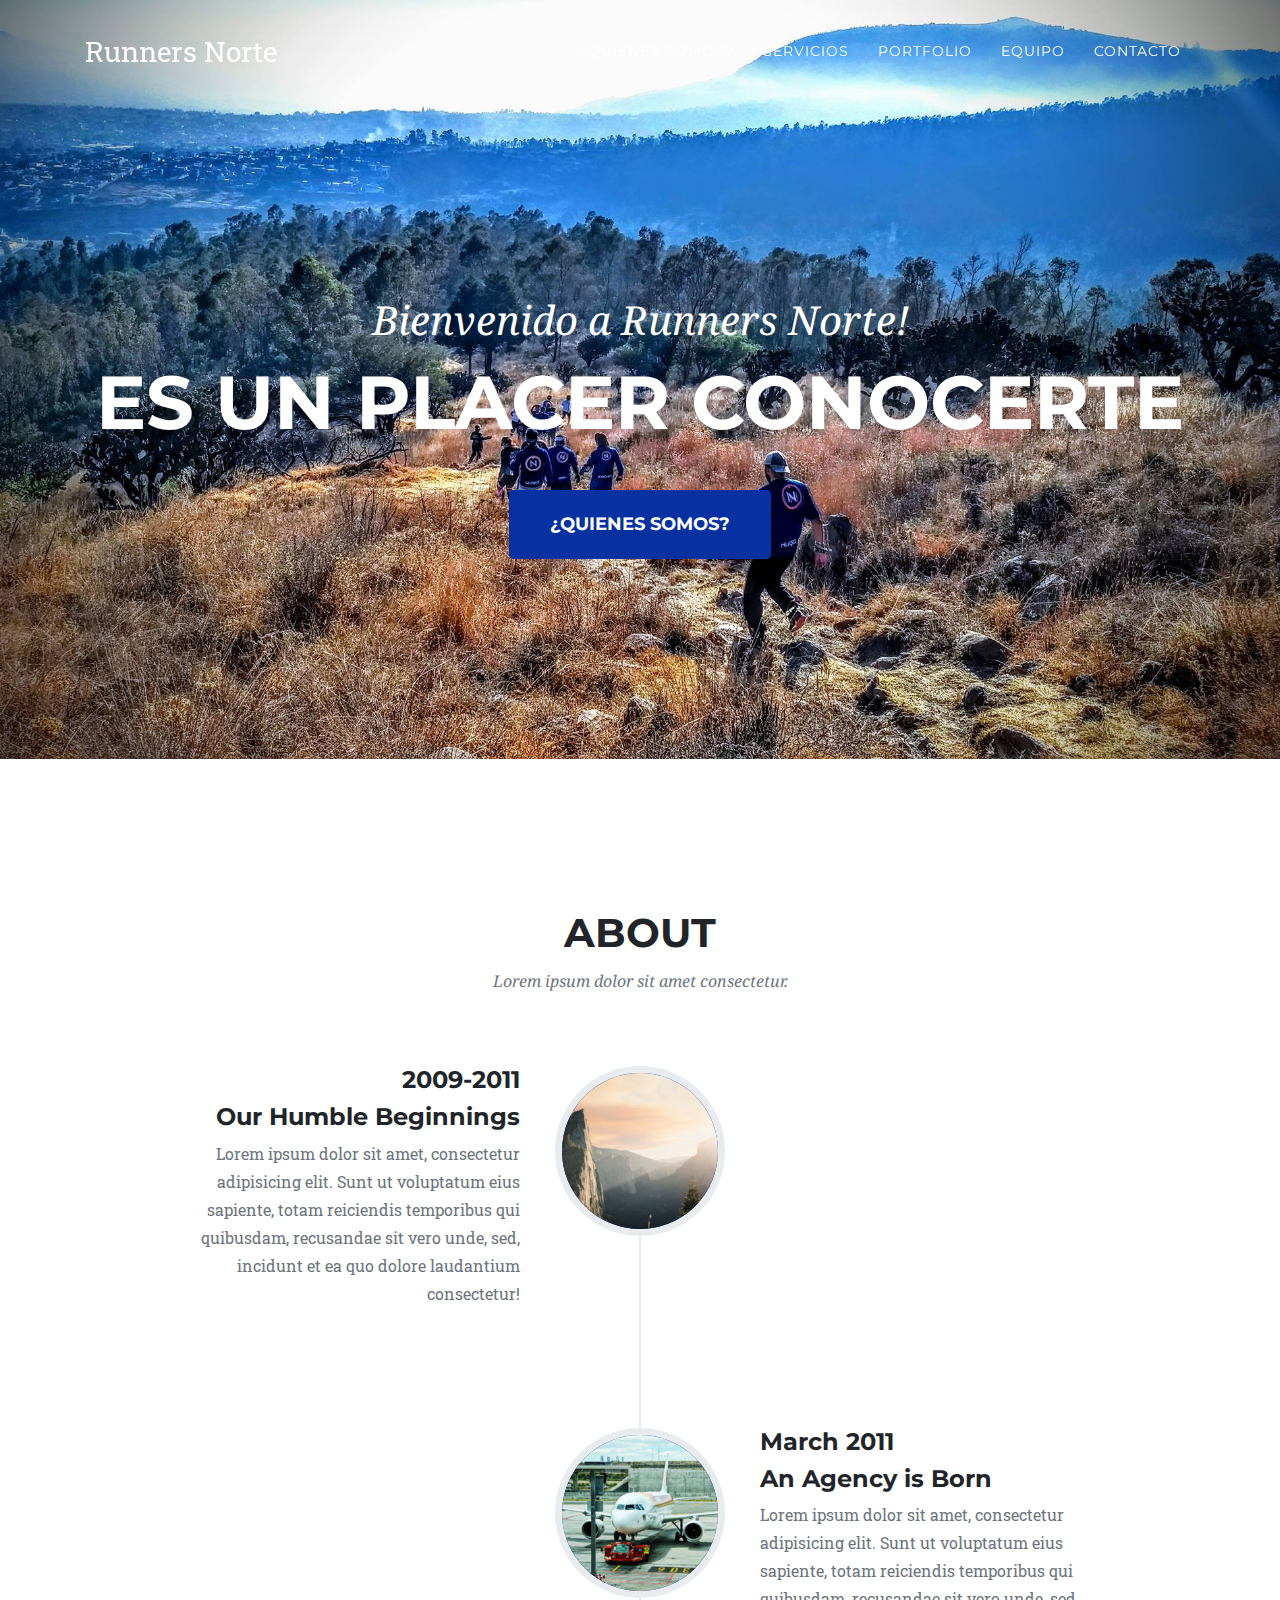
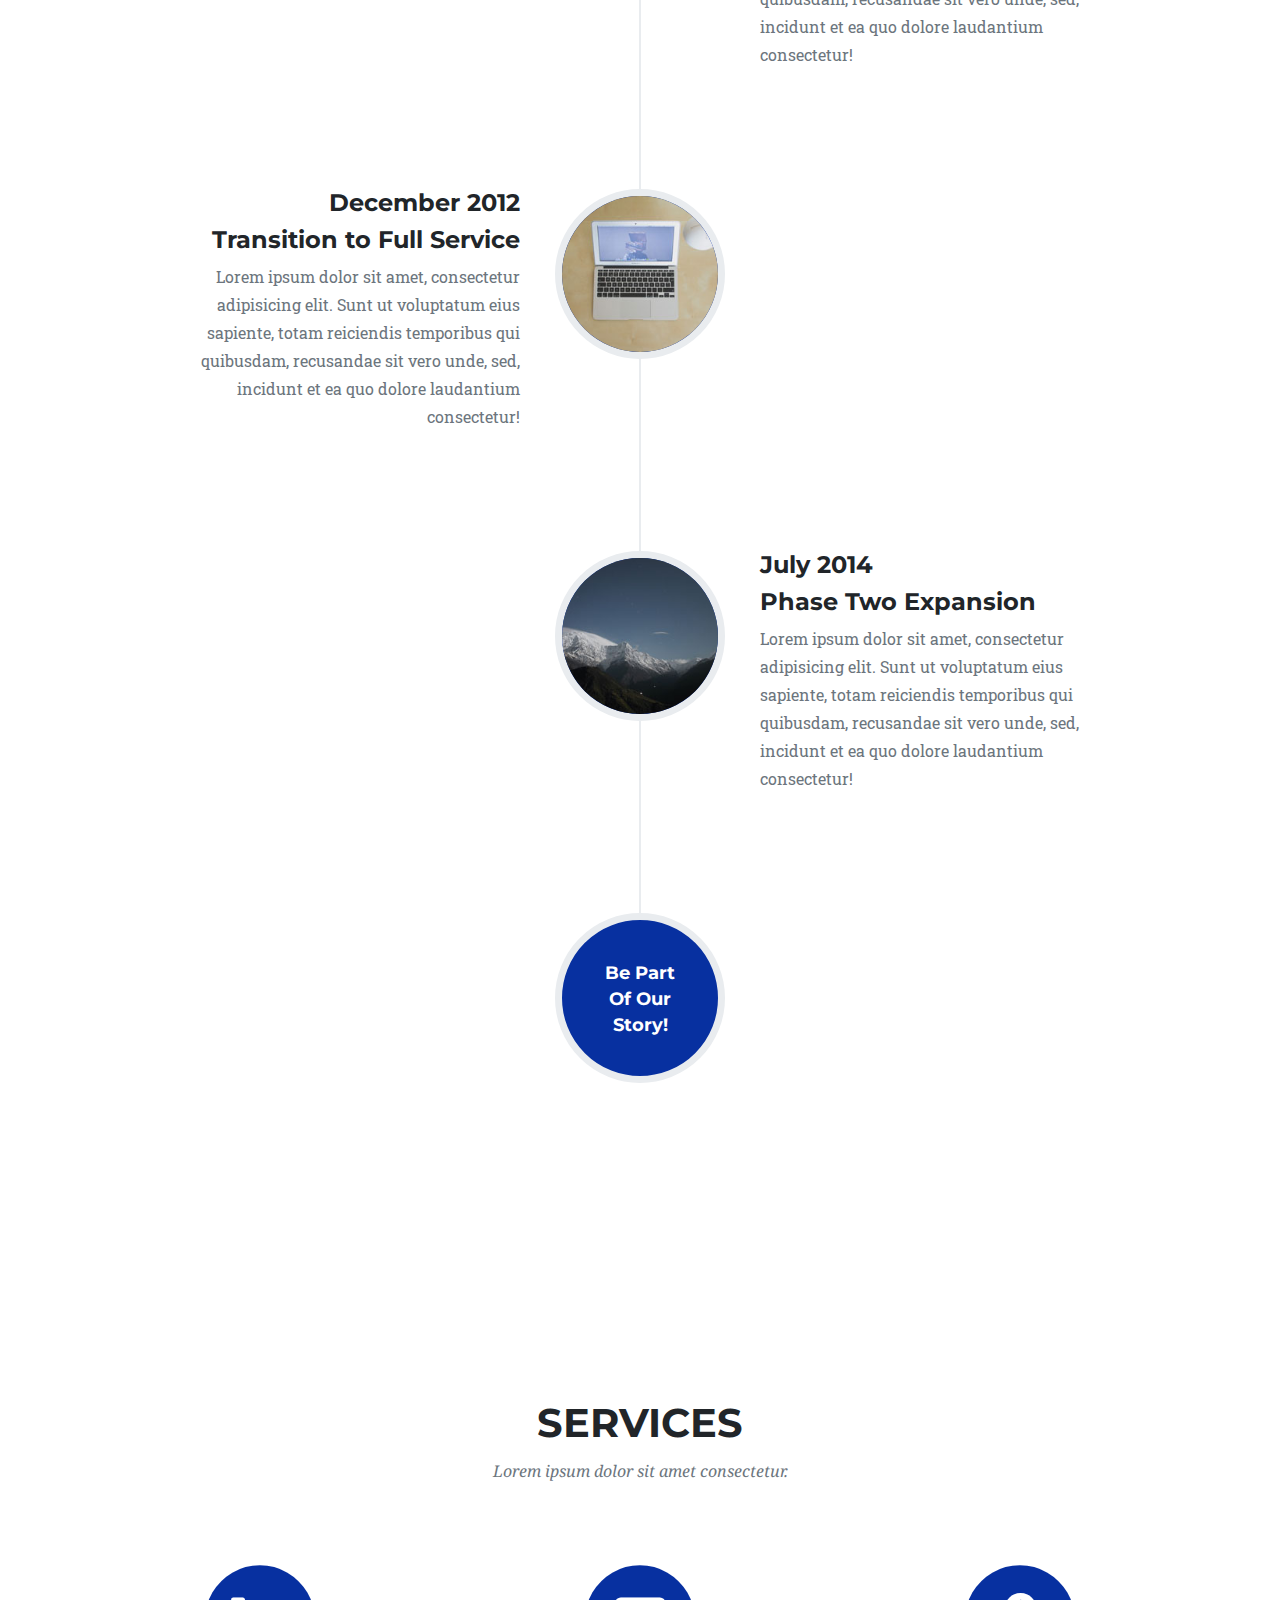
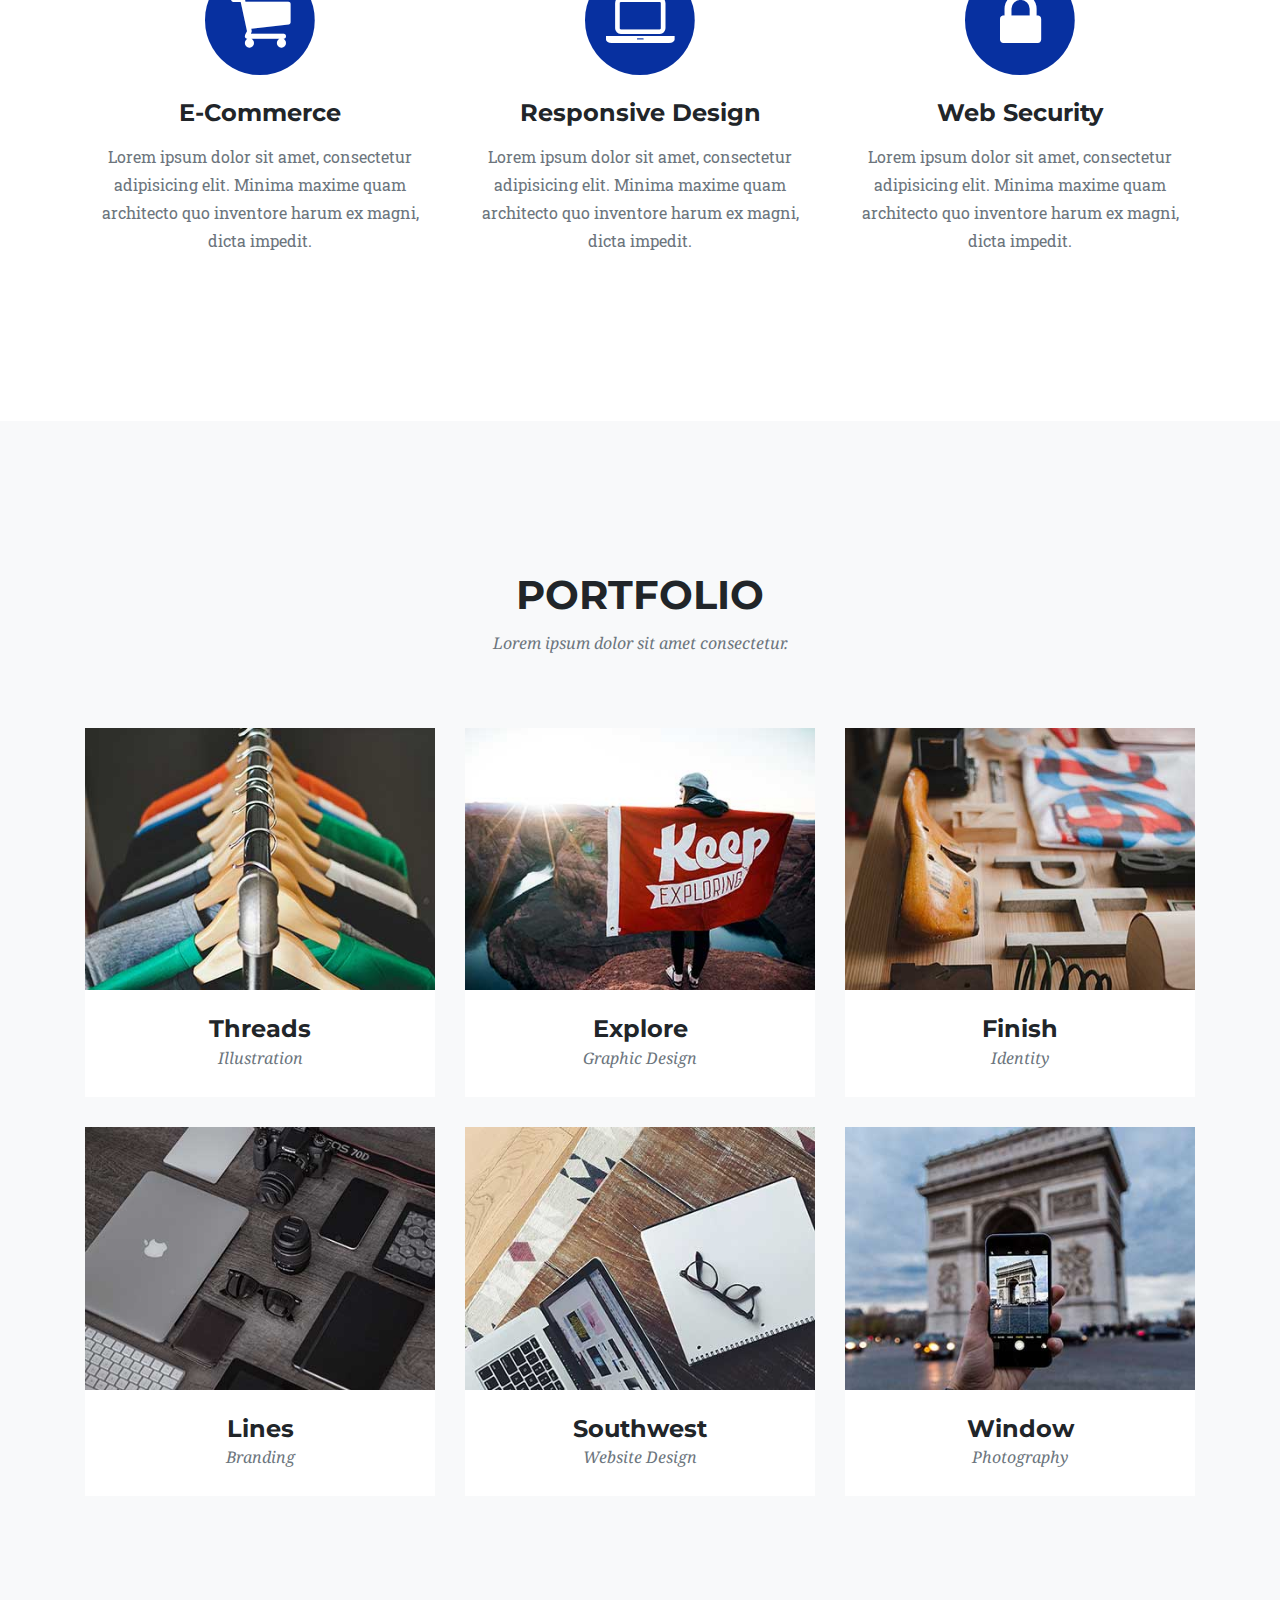
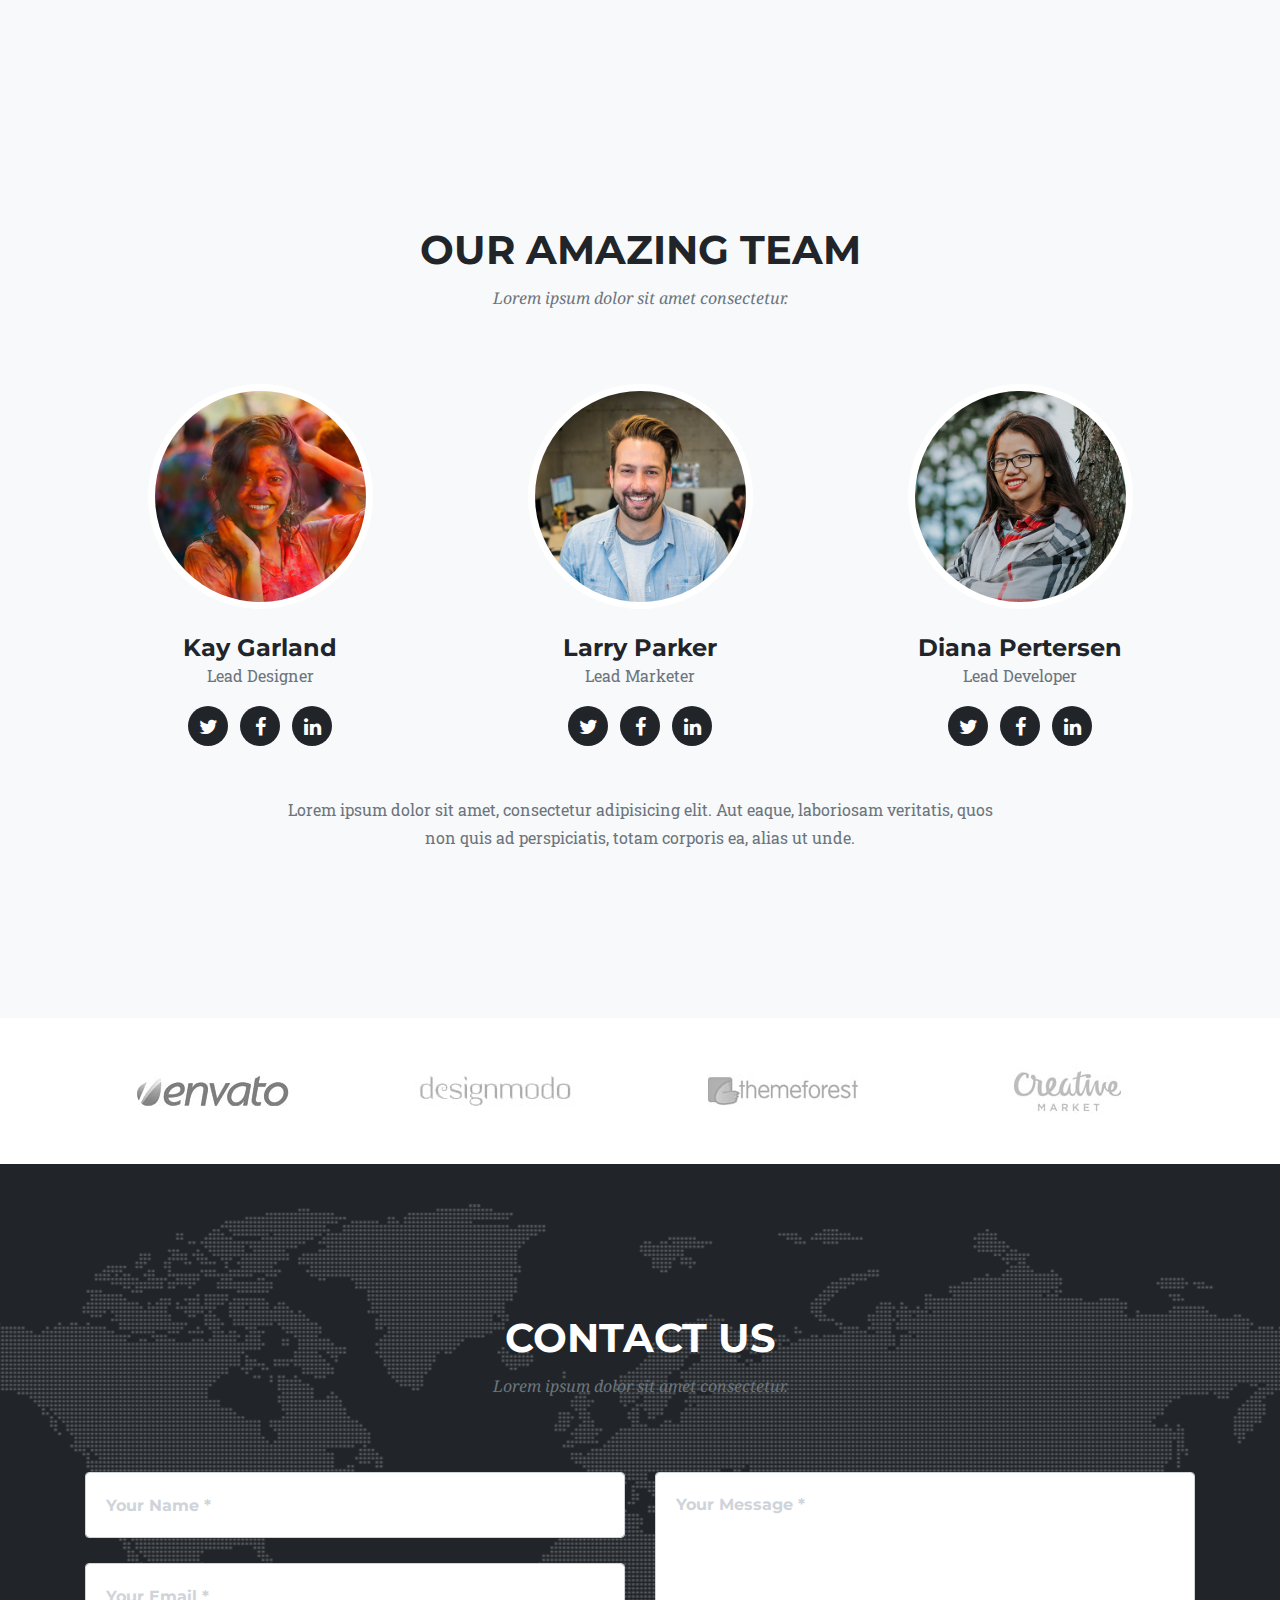
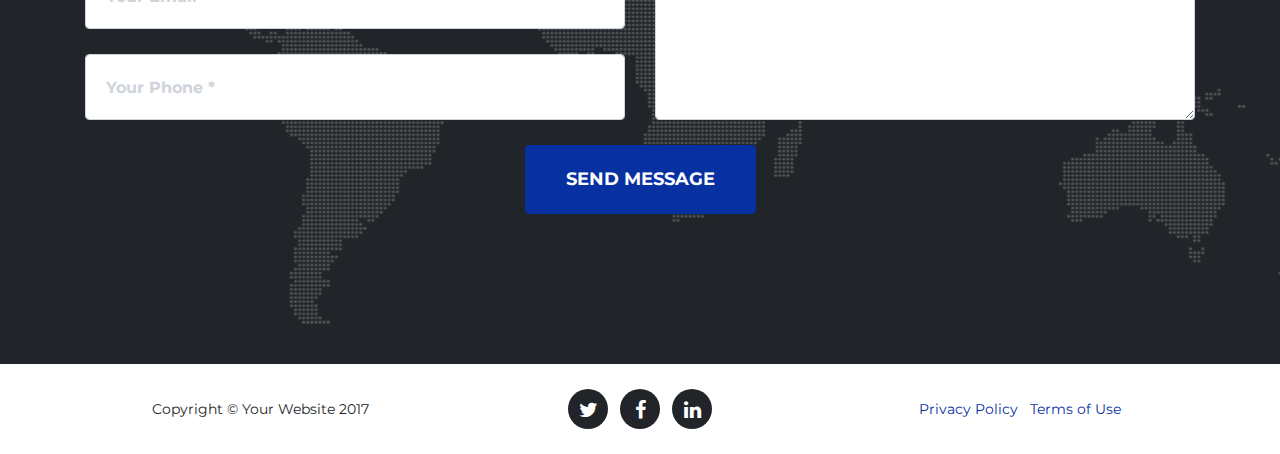
==== commit 75a4445d: "Update index.html" ====
--- a/index.html
+++ b/index.html
@@ -6,7 +6,7 @@
     <meta charset="utf-8">
     <meta name="viewport" content="width=device-width, initial-scale=1, shrink-to-fit=no">
     <meta name="description" content="">
-    <meta name="author" content="">
+    <meta name="author" content="RunnersNorte">
 
     <title>Runners Norte</title>
 
@@ -72,8 +72,8 @@
       <div class="container">
         <div class="row">
           <div class="col-lg-12 text-center">
-            <h2 class="section-heading text-uppercase">¿Quiénes Somos?</h2>
-            <h3 class="section-subheading text-muted">Como surgío Runners Norte y por que somos el Club mas grande y reconocido  el Norte de la Ciudad</h3>
+            <h2 class="section-heading text-uppercase">About</h2>
+            <h3 class="section-subheading text-muted">Lorem ipsum dolor sit amet consectetur.</h3>
           </div>
         </div>
         <div class="row">
@@ -85,11 +85,11 @@
                 </div>
                 <div class="timeline-panel">
                   <div class="timeline-heading">
-                    <h4>2013</h4>
-                    <h4 class="subheading">El comienzo</h4>
+                    <h4>2009-2011</h4>
+                    <h4 class="subheading">Our Humble Beginnings</h4>
                   </div>
                   <div class="timeline-body">
-                    <p class="text-muted">Descripcion breve pero bastante descriptiva del cominenzo del club</p>
+                    <p class="text-muted">Lorem ipsum dolor sit amet, consectetur adipisicing elit. Sunt ut voluptatum eius sapiente, totam reiciendis temporibus qui quibusdam, recusandae sit vero unde, sed, incidunt et ea quo dolore laudantium consectetur!</p>
                   </div>
                 </div>
               </li>
@@ -99,19 +99,47 @@
                 </div>
                 <div class="timeline-panel">
                   <div class="timeline-heading">
-                    <h4>2014</h4>
-                    <h4 class="subheading">Surge el nombre</h4>
+                    <h4>March 2011</h4>
+                    <h4 class="subheading">An Agency is Born</h4>
                   </div>
                   <div class="timeline-body">
-                    <p class="text-muted">Surge Runners norte como un club</p>
+                    <p class="text-muted">Lorem ipsum dolor sit amet, consectetur adipisicing elit. Sunt ut voluptatum eius sapiente, totam reiciendis temporibus qui quibusdam, recusandae sit vero unde, sed, incidunt et ea quo dolore laudantium consectetur!</p>
+                  </div>
+                </div>
+              </li>
+              <li>
+                <div class="timeline-image">
+                  <img class="rounded-circle img-fluid" src="img/about/3.jpg" alt="">
+                </div>
+                <div class="timeline-panel">
+                  <div class="timeline-heading">
+                    <h4>December 2012</h4>
+                    <h4 class="subheading">Transition to Full Service</h4>
+                  </div>
+                  <div class="timeline-body">
+                    <p class="text-muted">Lorem ipsum dolor sit amet, consectetur adipisicing elit. Sunt ut voluptatum eius sapiente, totam reiciendis temporibus qui quibusdam, recusandae sit vero unde, sed, incidunt et ea quo dolore laudantium consectetur!</p>
                   </div>
                 </div>
               </li>
               <li class="timeline-inverted">
                 <div class="timeline-image">
-                  <h4>Unete
-                    <br> a esta
-                    <br>historia!</h4>
+                  <img class="rounded-circle img-fluid" src="img/about/4.jpg" alt="">
+                </div>
+                <div class="timeline-panel">
+                  <div class="timeline-heading">
+                    <h4>July 2014</h4>
+                    <h4 class="subheading">Phase Two Expansion</h4>
+                  </div>
+                  <div class="timeline-body">
+                    <p class="text-muted">Lorem ipsum dolor sit amet, consectetur adipisicing elit. Sunt ut voluptatum eius sapiente, totam reiciendis temporibus qui quibusdam, recusandae sit vero unde, sed, incidunt et ea quo dolore laudantium consectetur!</p>
+                  </div>
+                </div>
+              </li>
+              <li class="timeline-inverted">
+                <div class="timeline-image">
+                  <h4>Be Part
+                    <br>Of Our
+                    <br>Story!</h4>
                 </div>
               </li>
             </ul>
@@ -125,33 +153,33 @@
       <div class="container">
         <div class="row">
           <div class="col-lg-12 text-center">
-            <h2 class="section-heading text-uppercase">¿Qué hacemos?</h2>
-            <h3 class="section-subheading text-muted">Estas son algunas de las cosas que puedes practicar con nosotros.</h3>
+            <h2 class="section-heading text-uppercase">Services</h2>
+            <h3 class="section-subheading text-muted">Lorem ipsum dolor sit amet consectetur.</h3>
           </div>
         </div>
         <div class="row text-center">
           <div class="col-md-4">
             <span class="fa-stack fa-4x">
               <i class="fa fa-circle fa-stack-2x text-primary"></i>
-              <i class="fa fa-user fa-stack-1x fa-inverse"></i>
+              <i class="fa fa-shopping-cart fa-stack-1x fa-inverse"></i>
             </span>
-            <h4 class="service-heading">Runners</h4>
-            <p class="text-muted">Contamos con un coach especialista bla bla bla se encarga de entrenar de acuerdo al nivel.</p>
+            <h4 class="service-heading">E-Commerce</h4>
+            <p class="text-muted">Lorem ipsum dolor sit amet, consectetur adipisicing elit. Minima maxime quam architecto quo inventore harum ex magni, dicta impedit.</p>
           </div>
           <div class="col-md-4">
             <span class="fa-stack fa-4x">
               <i class="fa fa-circle fa-stack-2x text-primary"></i>
-              <i class="fa fa-user fa-stack-1x fa-inverse"></i>
+              <i class="fa fa-laptop fa-stack-1x fa-inverse"></i>
             </span>
-            <h4 class="service-heading">Acuatica Norte</h4>
+            <h4 class="service-heading">Responsive Design</h4>
             <p class="text-muted">Lorem ipsum dolor sit amet, consectetur adipisicing elit. Minima maxime quam architecto quo inventore harum ex magni, dicta impedit.</p>
           </div>
           <div class="col-md-4">
             <span class="fa-stack fa-4x">
               <i class="fa fa-circle fa-stack-2x text-primary"></i>
-              <i class="fa fa-user fa-stack-1x fa-inverse"></i>
+              <i class="fa fa-lock fa-stack-1x fa-inverse"></i>
             </span>
-            <h4 class="service-heading">Pro-Sierra de guadalupe</h4>
+            <h4 class="service-heading">Web Security</h4>
             <p class="text-muted">Lorem ipsum dolor sit amet, consectetur adipisicing elit. Minima maxime quam architecto quo inventore harum ex magni, dicta impedit.</p>
           </div>
         </div>
@@ -163,8 +191,8 @@
       <div class="container">
         <div class="row">
           <div class="col-lg-12 text-center">
-            <h2 class="section-heading text-uppercase">Nuestros Clanes</h2>
-            <h3 class="section-subheading text-muted"></h3>
+            <h2 class="section-heading text-uppercase">Portfolio</h2>
+            <h3 class="section-subheading text-muted">Lorem ipsum dolor sit amet consectetur.</h3>
           </div>
         </div>
         <div class="row">
@@ -178,8 +206,8 @@
               <img class="img-fluid" src="img/portfolio/01-thumbnail.jpg" alt="">
             </a>
             <div class="portfolio-caption">
-              <h4>Norte Kids</h4>
-              <p class="text-muted">Los mas chavos!</p>
+              <h4>Threads</h4>
+              <p class="text-muted">Illustration</p>
             </div>
           </div>
           <div class="col-md-4 col-sm-6 portfolio-item">
@@ -261,7 +289,7 @@
       <div class="container">
         <div class="row">
           <div class="col-lg-12 text-center">
-            <h2 class="section-heading text-uppercase">Nuestro Equipo / Staff</h2>
+            <h2 class="section-heading text-uppercase">Our Amazing Team</h2>
             <h3 class="section-subheading text-muted">Lorem ipsum dolor sit amet consectetur.</h3>
           </div>
         </div>
@@ -269,8 +297,8 @@
           <div class="col-sm-4">
             <div class="team-member">
               <img class="mx-auto rounded-circle" src="img/team/1.jpg" alt="">
-              <h4>Roy Fuentes</h4>
-              <p class="text-muted">Lider y fundador</p>
+              <h4>Kay Garland</h4>
+              <p class="text-muted">Lead Designer</p>
               <ul class="list-inline social-buttons">
                 <li class="list-inline-item">
                   <a href="#">
@@ -280,6 +308,11 @@
                 <li class="list-inline-item">
                   <a href="#">
                     <i class="fa fa-facebook"></i>
+                  </a>
+                </li>
+                <li class="list-inline-item">
+                  <a href="#">
+                    <i class="fa fa-linkedin"></i>
                   </a>
                 </li>
               </ul>
@@ -342,50 +375,77 @@
       </div>
     </section>
 
+    <!-- Clients -->
+    <section class="py-5">
+      <div class="container">
+        <div class="row">
+          <div class="col-md-3 col-sm-6">
+            <a href="#">
+              <img class="img-fluid d-block mx-auto" src="img/logos/envato.jpg" alt="">
+            </a>
+          </div>
+          <div class="col-md-3 col-sm-6">
+            <a href="#">
+              <img class="img-fluid d-block mx-auto" src="img/logos/designmodo.jpg" alt="">
+            </a>
+          </div>
+          <div class="col-md-3 col-sm-6">
+            <a href="#">
+              <img class="img-fluid d-block mx-auto" src="img/logos/themeforest.jpg" alt="">
+            </a>
+          </div>
+          <div class="col-md-3 col-sm-6">
+            <a href="#">
+              <img class="img-fluid d-block mx-auto" src="img/logos/creative-market.jpg" alt="">
+            </a>
+          </div>
+        </div>
+      </div>
+    </section>
 
     <!-- Contact -->
     <section id="contact">
       <div class="container">
         <div class="row">
           <div class="col-lg-12 text-center">
-            <h2 class="section-heading text-uppercase">¿Donde nos ubicamos?</h2>
-            <p class="section-subheading contact-text">Visitanos en Paraje Xolo (Calle 7 & Calle 16, Ejidal, 55706 San Francisco Coacalco, Méx.) <br>Entrenamos los dias Sabados de 7:00 am a 10:00 am.</p>
-              <iframe src="https://www.google.com/maps/embed?pb=!1m18!1m12!1m3!1d843.822846740187!2d-99.1146023856193!3d19.622064167640673!2m3!1f0!2f0!3f0!3m2!1i1024!2i768!4f13.1!3m3!1m2!1s0x85d1f6a791d35011%3A0x7eba9c8754cfb9cf!2sParaje+Xolo+Parque+Estatal+Sierra+de+Guadalupe!5e0!3m2!1ses-419!2smx!4v1517255173656" width="100%" height="450" frameborder="0" style="border:0" allowfullscreen></iframe>          </div>
-        </div>
-        <!--<div class="row">-->
-          <!--<div class="col-lg-12">-->
-            <!--<form id="contactForm" name="sentMessage" novalidate>-->
-              <!--<div class="row">-->
-                <!--<div class="col-md-6">-->
-                  <!--<div class="form-group">-->
-                    <!--<input class="form-control" id="name" type="text" placeholder="Nombre *" required data-validation-required-message="Por favor escribe tu nombre">-->
-                    <!--<p class="help-block text-danger"></p>-->
-                  <!--</div>-->
-                  <!--<div class="form-group">-->
-                    <!--<input class="form-control" id="email" type="email" placeholder="Email *" required data-validation-required-message="Por favor escribe tu Email.">-->
-                    <!--<p class="help-block text-danger"></p>-->
-                  <!--</div>-->
-                  <!--<div class="form-group">-->
-                    <!--<input class="form-control" id="phone" type="tel" placeholder="Telefono">-->
-                    <!--<p class="help-block text-danger"></p>-->
-                  <!--</div>-->
-                <!--</div>-->
-                <!--<div class="col-md-6">-->
-                  <!--<div class="form-group">-->
-                    <!--<textarea class="form-control" id="message" placeholder="Mensaje *" required data-validation-required-message="Por favor escribe un mensaje"></textarea>-->
-                    <!--<p class="help-block text-danger"></p>-->
-                  <!--</div>-->
-                <!--</div>-->
-                <!--<div class="clearfix"></div>-->
-                <!--<div class="col-lg-12 text-center">-->
-                  <!--<div id="success"></div>-->
-                  <!--<button id="sendMessageButton" class="btn btn-primary btn-xl text-uppercase" type="submit">Enviar mensaje</button>-->
-                <!--</div>-->
-              <!--</div>-->
-            <!--</form>-->
-          <!--</div>-->
-        <!--</div>-->
-
+            <h2 class="section-heading text-uppercase">Contact Us</h2>
+            <h3 class="section-subheading text-muted">Lorem ipsum dolor sit amet consectetur.</h3>
+          </div>
+        </div>
+        <div class="row">
+          <div class="col-lg-12">
+            <form id="contactForm" name="sentMessage" novalidate>
+              <div class="row">
+                <div class="col-md-6">
+                  <div class="form-group">
+                    <input class="form-control" id="name" type="text" placeholder="Your Name *" required data-validation-required-message="Please enter your name.">
+                    <p class="help-block text-danger"></p>
+                  </div>
+                  <div class="form-group">
+                    <input class="form-control" id="email" type="email" placeholder="Your Email *" required data-validation-required-message="Please enter your email address.">
+                    <p class="help-block text-danger"></p>
+                  </div>
+                  <div class="form-group">
+                    <input class="form-control" id="phone" type="tel" placeholder="Your Phone *" required data-validation-required-message="Please enter your phone number.">
+                    <p class="help-block text-danger"></p>
+                  </div>
+                </div>
+                <div class="col-md-6">
+                  <div class="form-group">
+                    <textarea class="form-control" id="message" placeholder="Your Message *" required data-validation-required-message="Please enter a message."></textarea>
+                    <p class="help-block text-danger"></p>
+                  </div>
+                </div>
+                <div class="clearfix"></div>
+                <div class="col-lg-12 text-center">
+                  <div id="success"></div>
+                  <button id="sendMessageButton" class="btn btn-primary btn-xl text-uppercase" type="submit">Send Message</button>
+                </div>
+              </div>
+            </form>
+          </div>
+        </div>
+      </div>
     </section>
 
     <!-- Footer -->
@@ -444,19 +504,18 @@
               <div class="col-lg-8 mx-auto">
                 <div class="modal-body">
                   <!-- Project Details Go Here -->
-                  <h2 class="text-uppercase">Norte Kids</h2>
-                  <p class="item-intro text-muted">Los mas chavos.</p>
+                  <h2 class="text-uppercase">Project Name</h2>
+                  <p class="item-intro text-muted">Lorem ipsum dolor sit amet consectetur.</p>
                   <img class="img-fluid d-block mx-auto" src="img/portfolio/01-full.jpg" alt="">
                   <p>Use this area to describe your project. Lorem ipsum dolor sit amet, consectetur adipisicing elit. Est blanditiis dolorem culpa incidunt minus dignissimos deserunt repellat aperiam quasi sunt officia expedita beatae cupiditate, maiores repudiandae, nostrum, reiciendis facere nemo!</p>
-                  <p>Requisitos minimos para pertenecer a este clan</p>
                   <ul class="list-inline">
-                    <li>Edad minima: 6 años</li>
-                    <li>Paso promedio: 7 min x km</li>
-
+                    <li>Date: January 2017</li>
+                    <li>Client: Threads</li>
+                    <li>Category: Illustration</li>
                   </ul>
                   <button class="btn btn-primary" data-dismiss="modal" type="button">
                     <i class="fa fa-times"></i>
-                    Cerrar</button>
+                    Close Project</button>
                 </div>
               </div>
             </div>
@@ -479,12 +538,11 @@
               <div class="col-lg-8 mx-auto">
                 <div class="modal-body">
                   <!-- Project Details Go Here -->
-                  <h2 class="text-uppercase">Norte Kids</h2>
-                  <p class="item-intro text-muted">Los mas chavos</p>
+                  <h2 class="text-uppercase">Project Name</h2>
+                  <p class="item-intro text-muted">Lorem ipsum dolor sit amet consectetur.</p>
                   <img class="img-fluid d-block mx-auto" src="img/portfolio/02-full.jpg" alt="">
-                  <p>Este es el clan mas pequeño, son uns guerreros bla bla bla</p>
-                    <p>Este es el clan mas pequeño, son uns guerreros bla bla bla</p>
-                    <ul class="list-inline">
+                  <p>Use this area to describe your project. Lorem ipsum dolor sit amet, consectetur adipisicing elit. Est blanditiis dolorem culpa incidunt minus dignissimos deserunt repellat aperiam quasi sunt officia expedita beatae cupiditate, maiores repudiandae, nostrum, reiciendis facere nemo!</p>
+                  <ul class="list-inline">
                     <li>Date: January 2017</li>
                     <li>Client: Explore</li>
                     <li>Category: Graphic Design</li>
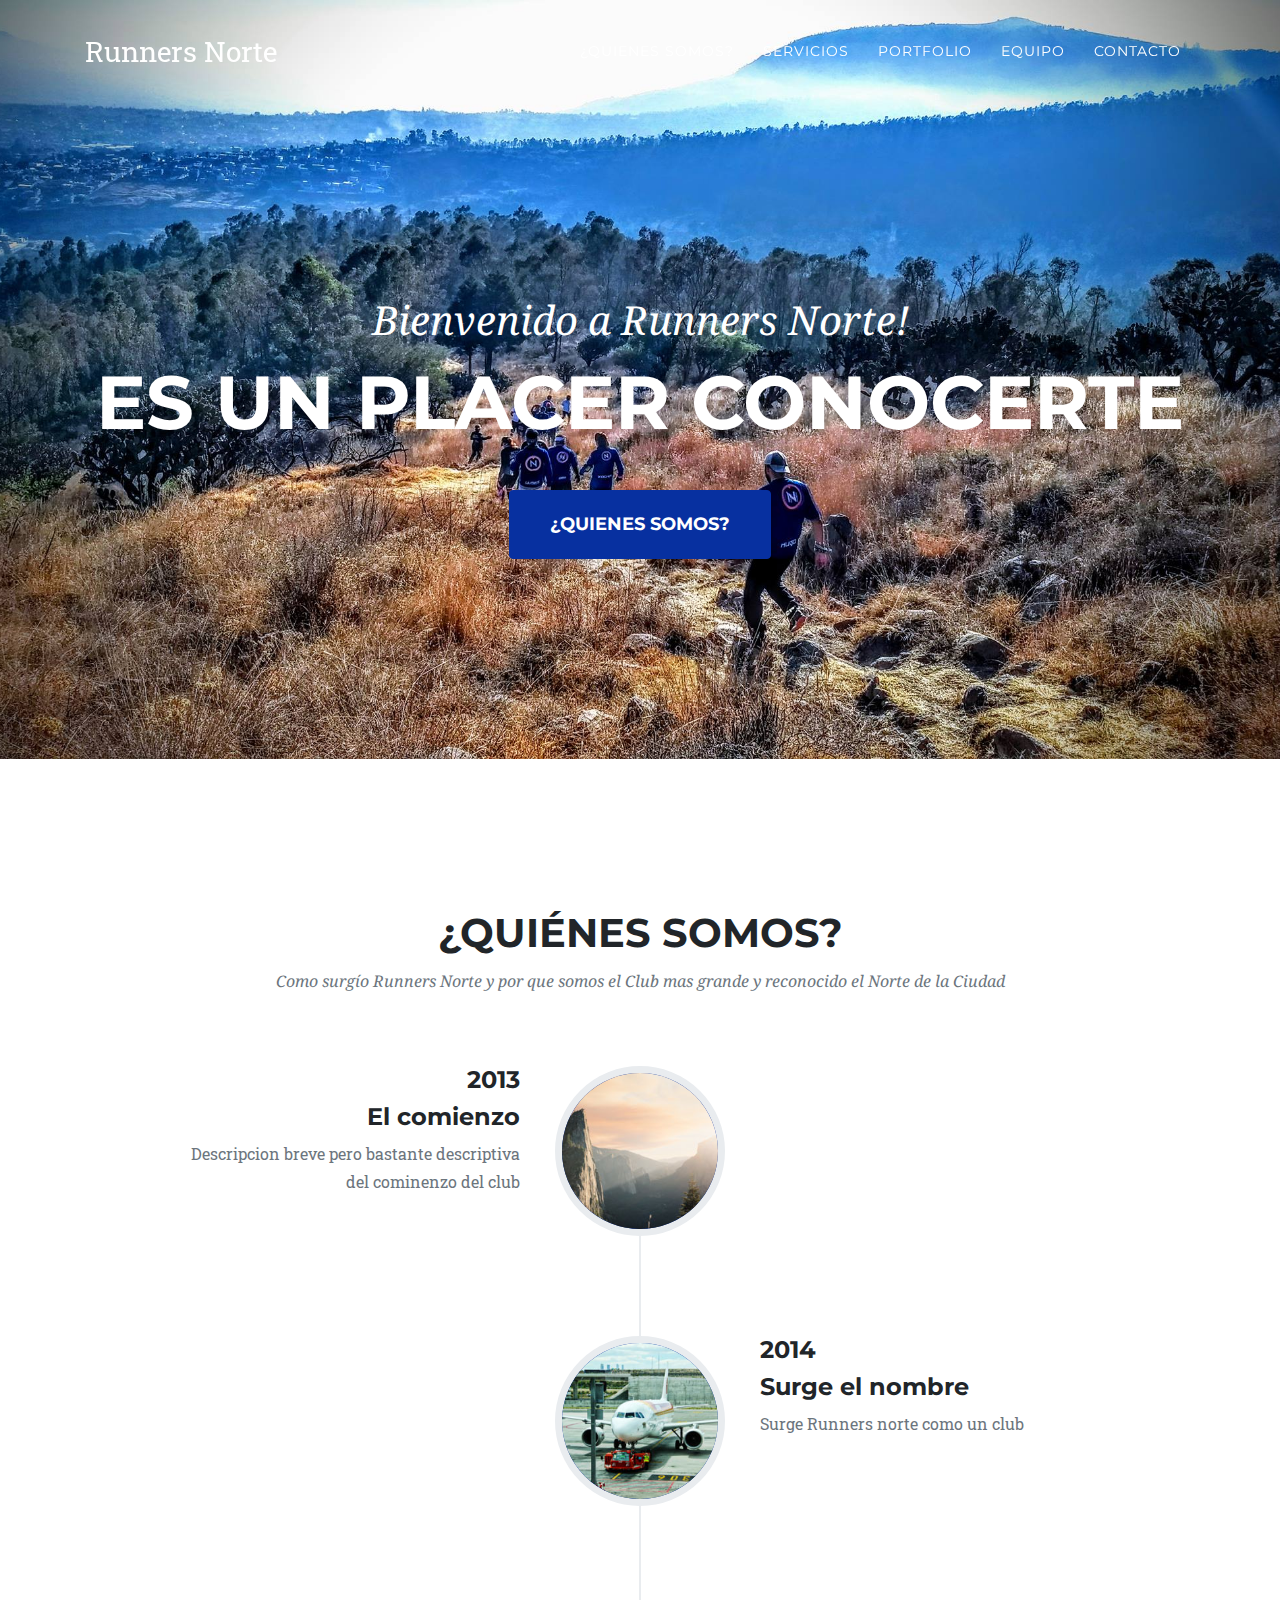
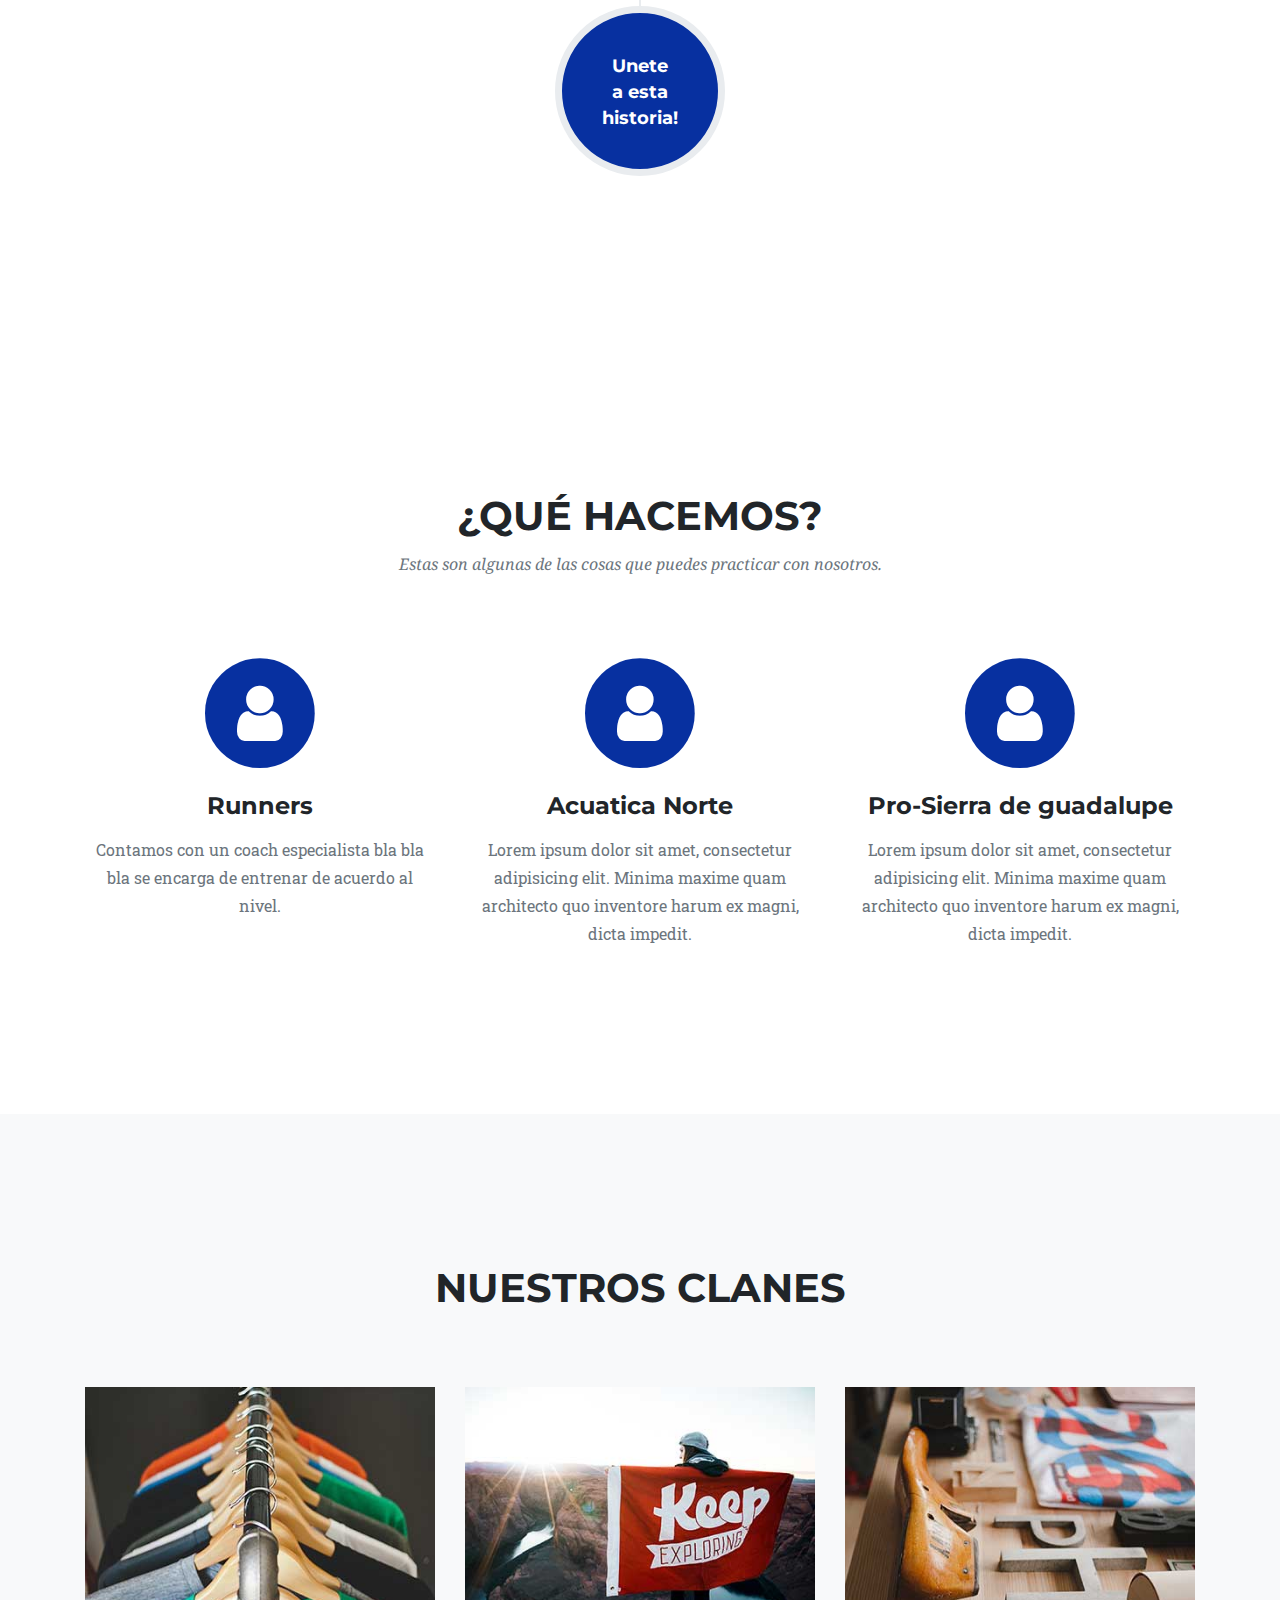
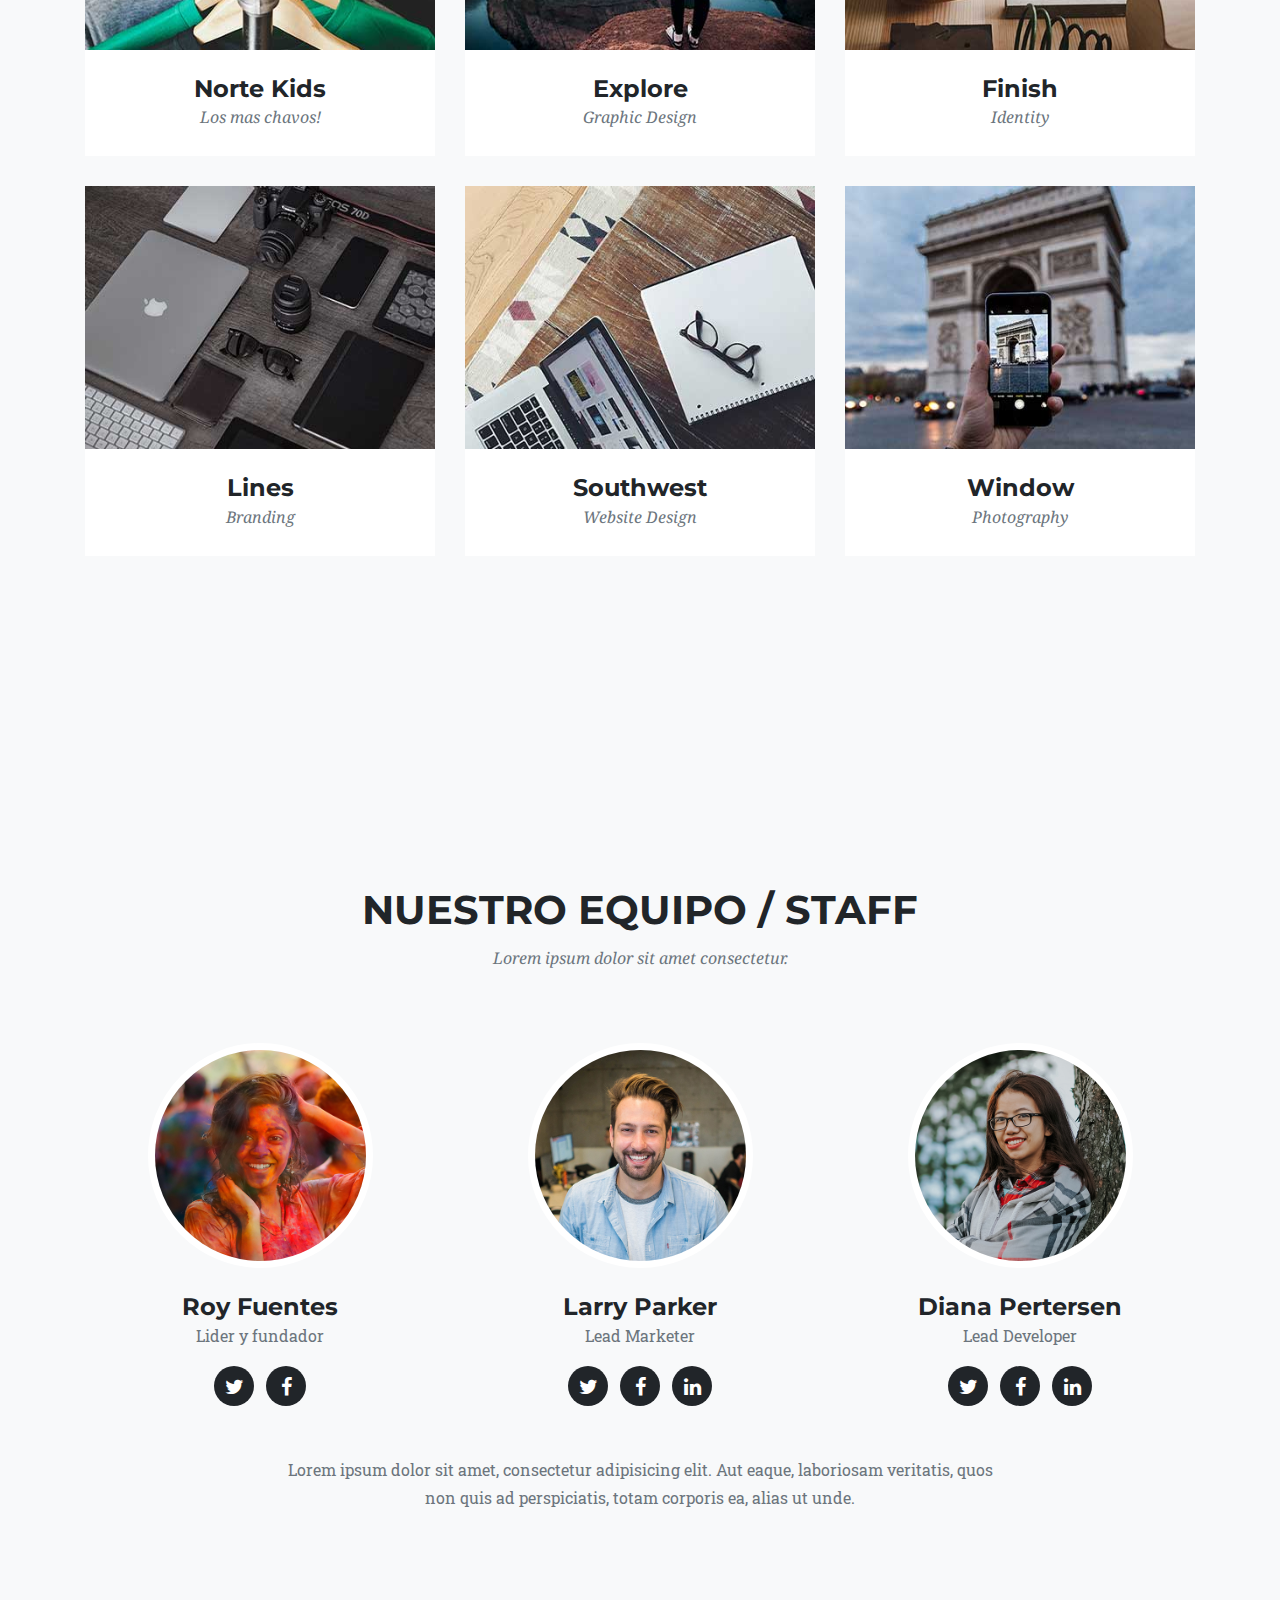
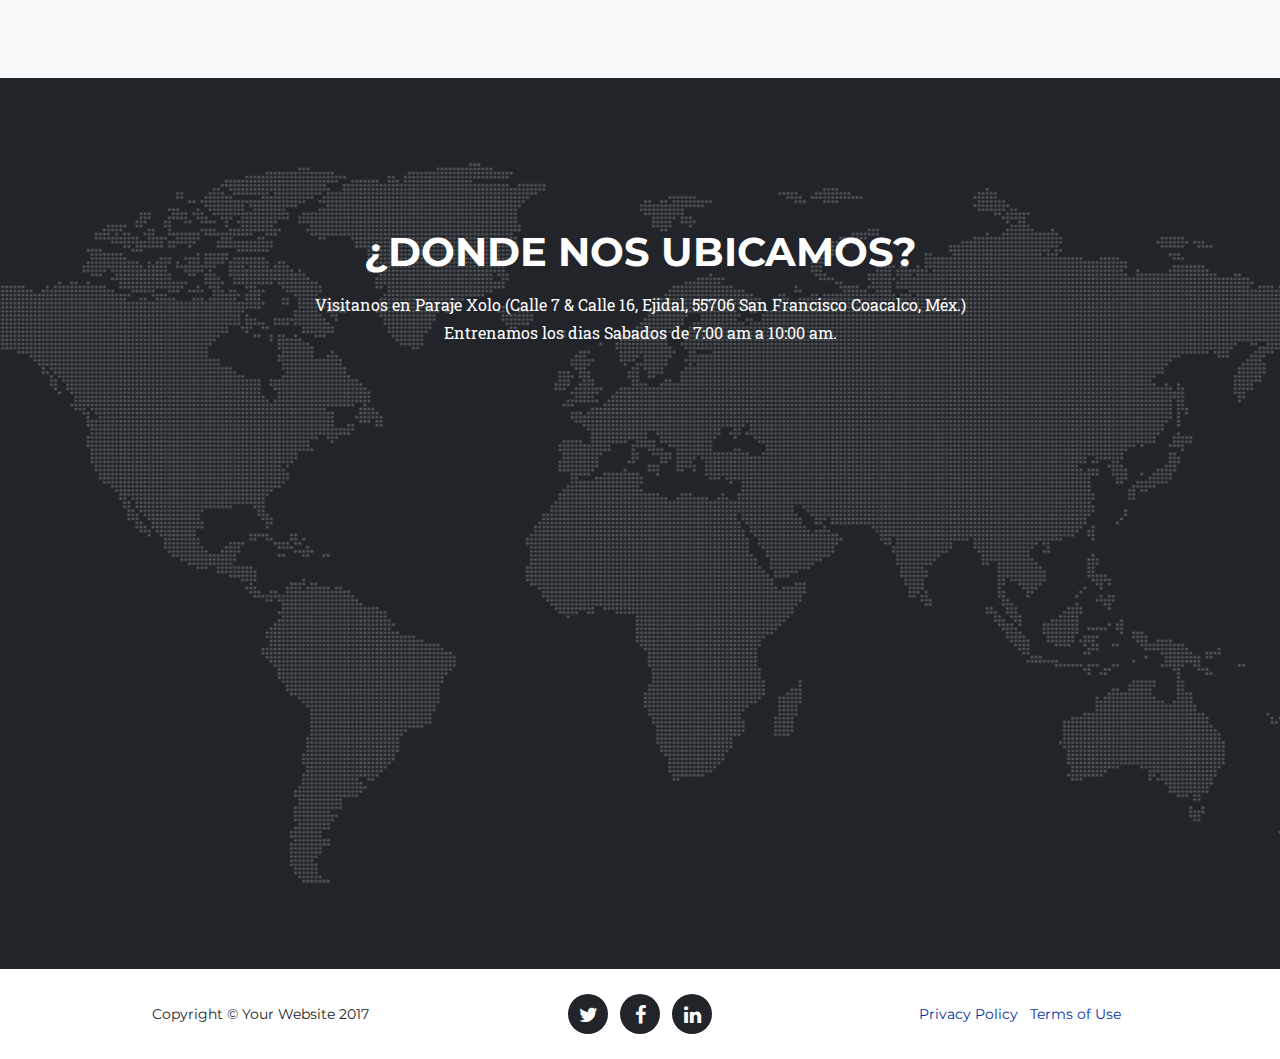
==== commit e391d2d1: "Merge branch 'master' of https://github.com/runnersnorte/runnersnorte.github.io into HEAD" ====
--- a/index.html
+++ b/index.html
@@ -72,8 +72,8 @@
       <div class="container">
         <div class="row">
           <div class="col-lg-12 text-center">
-            <h2 class="section-heading text-uppercase">About</h2>
-            <h3 class="section-subheading text-muted">Lorem ipsum dolor sit amet consectetur.</h3>
+            <h2 class="section-heading text-uppercase">¿Quiénes Somos?</h2>
+            <h3 class="section-subheading text-muted">Como surgío Runners Norte y por que somos el Club mas grande y reconocido  el Norte de la Ciudad</h3>
           </div>
         </div>
         <div class="row">
@@ -85,11 +85,11 @@
                 </div>
                 <div class="timeline-panel">
                   <div class="timeline-heading">
-                    <h4>2009-2011</h4>
-                    <h4 class="subheading">Our Humble Beginnings</h4>
+                    <h4>2013</h4>
+                    <h4 class="subheading">El comienzo</h4>
                   </div>
                   <div class="timeline-body">
-                    <p class="text-muted">Lorem ipsum dolor sit amet, consectetur adipisicing elit. Sunt ut voluptatum eius sapiente, totam reiciendis temporibus qui quibusdam, recusandae sit vero unde, sed, incidunt et ea quo dolore laudantium consectetur!</p>
+                    <p class="text-muted">Descripcion breve pero bastante descriptiva del cominenzo del club</p>
                   </div>
                 </div>
               </li>
@@ -99,47 +99,19 @@
                 </div>
                 <div class="timeline-panel">
                   <div class="timeline-heading">
-                    <h4>March 2011</h4>
-                    <h4 class="subheading">An Agency is Born</h4>
+                    <h4>2014</h4>
+                    <h4 class="subheading">Surge el nombre</h4>
                   </div>
                   <div class="timeline-body">
-                    <p class="text-muted">Lorem ipsum dolor sit amet, consectetur adipisicing elit. Sunt ut voluptatum eius sapiente, totam reiciendis temporibus qui quibusdam, recusandae sit vero unde, sed, incidunt et ea quo dolore laudantium consectetur!</p>
-                  </div>
-                </div>
-              </li>
-              <li>
-                <div class="timeline-image">
-                  <img class="rounded-circle img-fluid" src="img/about/3.jpg" alt="">
-                </div>
-                <div class="timeline-panel">
-                  <div class="timeline-heading">
-                    <h4>December 2012</h4>
-                    <h4 class="subheading">Transition to Full Service</h4>
-                  </div>
-                  <div class="timeline-body">
-                    <p class="text-muted">Lorem ipsum dolor sit amet, consectetur adipisicing elit. Sunt ut voluptatum eius sapiente, totam reiciendis temporibus qui quibusdam, recusandae sit vero unde, sed, incidunt et ea quo dolore laudantium consectetur!</p>
+                    <p class="text-muted">Surge Runners norte como un club</p>
                   </div>
                 </div>
               </li>
               <li class="timeline-inverted">
                 <div class="timeline-image">
-                  <img class="rounded-circle img-fluid" src="img/about/4.jpg" alt="">
-                </div>
-                <div class="timeline-panel">
-                  <div class="timeline-heading">
-                    <h4>July 2014</h4>
-                    <h4 class="subheading">Phase Two Expansion</h4>
-                  </div>
-                  <div class="timeline-body">
-                    <p class="text-muted">Lorem ipsum dolor sit amet, consectetur adipisicing elit. Sunt ut voluptatum eius sapiente, totam reiciendis temporibus qui quibusdam, recusandae sit vero unde, sed, incidunt et ea quo dolore laudantium consectetur!</p>
-                  </div>
-                </div>
-              </li>
-              <li class="timeline-inverted">
-                <div class="timeline-image">
-                  <h4>Be Part
-                    <br>Of Our
-                    <br>Story!</h4>
+                  <h4>Unete
+                    <br> a esta
+                    <br>historia!</h4>
                 </div>
               </li>
             </ul>
@@ -153,33 +125,33 @@
       <div class="container">
         <div class="row">
           <div class="col-lg-12 text-center">
-            <h2 class="section-heading text-uppercase">Services</h2>
-            <h3 class="section-subheading text-muted">Lorem ipsum dolor sit amet consectetur.</h3>
+            <h2 class="section-heading text-uppercase">¿Qué hacemos?</h2>
+            <h3 class="section-subheading text-muted">Estas son algunas de las cosas que puedes practicar con nosotros.</h3>
           </div>
         </div>
         <div class="row text-center">
           <div class="col-md-4">
             <span class="fa-stack fa-4x">
               <i class="fa fa-circle fa-stack-2x text-primary"></i>
-              <i class="fa fa-shopping-cart fa-stack-1x fa-inverse"></i>
+              <i class="fa fa-user fa-stack-1x fa-inverse"></i>
             </span>
-            <h4 class="service-heading">E-Commerce</h4>
-            <p class="text-muted">Lorem ipsum dolor sit amet, consectetur adipisicing elit. Minima maxime quam architecto quo inventore harum ex magni, dicta impedit.</p>
+            <h4 class="service-heading">Runners</h4>
+            <p class="text-muted">Contamos con un coach especialista bla bla bla se encarga de entrenar de acuerdo al nivel.</p>
           </div>
           <div class="col-md-4">
             <span class="fa-stack fa-4x">
               <i class="fa fa-circle fa-stack-2x text-primary"></i>
-              <i class="fa fa-laptop fa-stack-1x fa-inverse"></i>
+              <i class="fa fa-user fa-stack-1x fa-inverse"></i>
             </span>
-            <h4 class="service-heading">Responsive Design</h4>
+            <h4 class="service-heading">Acuatica Norte</h4>
             <p class="text-muted">Lorem ipsum dolor sit amet, consectetur adipisicing elit. Minima maxime quam architecto quo inventore harum ex magni, dicta impedit.</p>
           </div>
           <div class="col-md-4">
             <span class="fa-stack fa-4x">
               <i class="fa fa-circle fa-stack-2x text-primary"></i>
-              <i class="fa fa-lock fa-stack-1x fa-inverse"></i>
+              <i class="fa fa-user fa-stack-1x fa-inverse"></i>
             </span>
-            <h4 class="service-heading">Web Security</h4>
+            <h4 class="service-heading">Pro-Sierra de guadalupe</h4>
             <p class="text-muted">Lorem ipsum dolor sit amet, consectetur adipisicing elit. Minima maxime quam architecto quo inventore harum ex magni, dicta impedit.</p>
           </div>
         </div>
@@ -191,8 +163,8 @@
       <div class="container">
         <div class="row">
           <div class="col-lg-12 text-center">
-            <h2 class="section-heading text-uppercase">Portfolio</h2>
-            <h3 class="section-subheading text-muted">Lorem ipsum dolor sit amet consectetur.</h3>
+            <h2 class="section-heading text-uppercase">Nuestros Clanes</h2>
+            <h3 class="section-subheading text-muted"></h3>
           </div>
         </div>
         <div class="row">
@@ -206,8 +178,8 @@
               <img class="img-fluid" src="img/portfolio/01-thumbnail.jpg" alt="">
             </a>
             <div class="portfolio-caption">
-              <h4>Threads</h4>
-              <p class="text-muted">Illustration</p>
+              <h4>Norte Kids</h4>
+              <p class="text-muted">Los mas chavos!</p>
             </div>
           </div>
           <div class="col-md-4 col-sm-6 portfolio-item">
@@ -289,7 +261,7 @@
       <div class="container">
         <div class="row">
           <div class="col-lg-12 text-center">
-            <h2 class="section-heading text-uppercase">Our Amazing Team</h2>
+            <h2 class="section-heading text-uppercase">Nuestro Equipo / Staff</h2>
             <h3 class="section-subheading text-muted">Lorem ipsum dolor sit amet consectetur.</h3>
           </div>
         </div>
@@ -297,8 +269,8 @@
           <div class="col-sm-4">
             <div class="team-member">
               <img class="mx-auto rounded-circle" src="img/team/1.jpg" alt="">
-              <h4>Kay Garland</h4>
-              <p class="text-muted">Lead Designer</p>
+              <h4>Roy Fuentes</h4>
+              <p class="text-muted">Lider y fundador</p>
               <ul class="list-inline social-buttons">
                 <li class="list-inline-item">
                   <a href="#">
@@ -308,11 +280,6 @@
                 <li class="list-inline-item">
                   <a href="#">
                     <i class="fa fa-facebook"></i>
-                  </a>
-                </li>
-                <li class="list-inline-item">
-                  <a href="#">
-                    <i class="fa fa-linkedin"></i>
                   </a>
                 </li>
               </ul>
@@ -375,77 +342,50 @@
       </div>
     </section>
 
-    <!-- Clients -->
-    <section class="py-5">
-      <div class="container">
-        <div class="row">
-          <div class="col-md-3 col-sm-6">
-            <a href="#">
-              <img class="img-fluid d-block mx-auto" src="img/logos/envato.jpg" alt="">
-            </a>
-          </div>
-          <div class="col-md-3 col-sm-6">
-            <a href="#">
-              <img class="img-fluid d-block mx-auto" src="img/logos/designmodo.jpg" alt="">
-            </a>
-          </div>
-          <div class="col-md-3 col-sm-6">
-            <a href="#">
-              <img class="img-fluid d-block mx-auto" src="img/logos/themeforest.jpg" alt="">
-            </a>
-          </div>
-          <div class="col-md-3 col-sm-6">
-            <a href="#">
-              <img class="img-fluid d-block mx-auto" src="img/logos/creative-market.jpg" alt="">
-            </a>
-          </div>
-        </div>
-      </div>
-    </section>
 
     <!-- Contact -->
     <section id="contact">
       <div class="container">
         <div class="row">
           <div class="col-lg-12 text-center">
-            <h2 class="section-heading text-uppercase">Contact Us</h2>
-            <h3 class="section-subheading text-muted">Lorem ipsum dolor sit amet consectetur.</h3>
-          </div>
-        </div>
-        <div class="row">
-          <div class="col-lg-12">
-            <form id="contactForm" name="sentMessage" novalidate>
-              <div class="row">
-                <div class="col-md-6">
-                  <div class="form-group">
-                    <input class="form-control" id="name" type="text" placeholder="Your Name *" required data-validation-required-message="Please enter your name.">
-                    <p class="help-block text-danger"></p>
-                  </div>
-                  <div class="form-group">
-                    <input class="form-control" id="email" type="email" placeholder="Your Email *" required data-validation-required-message="Please enter your email address.">
-                    <p class="help-block text-danger"></p>
-                  </div>
-                  <div class="form-group">
-                    <input class="form-control" id="phone" type="tel" placeholder="Your Phone *" required data-validation-required-message="Please enter your phone number.">
-                    <p class="help-block text-danger"></p>
-                  </div>
-                </div>
-                <div class="col-md-6">
-                  <div class="form-group">
-                    <textarea class="form-control" id="message" placeholder="Your Message *" required data-validation-required-message="Please enter a message."></textarea>
-                    <p class="help-block text-danger"></p>
-                  </div>
-                </div>
-                <div class="clearfix"></div>
-                <div class="col-lg-12 text-center">
-                  <div id="success"></div>
-                  <button id="sendMessageButton" class="btn btn-primary btn-xl text-uppercase" type="submit">Send Message</button>
-                </div>
-              </div>
-            </form>
-          </div>
-        </div>
-      </div>
+            <h2 class="section-heading text-uppercase">¿Donde nos ubicamos?</h2>
+            <p class="section-subheading contact-text">Visitanos en Paraje Xolo (Calle 7 & Calle 16, Ejidal, 55706 San Francisco Coacalco, Méx.) <br>Entrenamos los dias Sabados de 7:00 am a 10:00 am.</p>
+              <iframe src="https://www.google.com/maps/embed?pb=!1m18!1m12!1m3!1d843.822846740187!2d-99.1146023856193!3d19.622064167640673!2m3!1f0!2f0!3f0!3m2!1i1024!2i768!4f13.1!3m3!1m2!1s0x85d1f6a791d35011%3A0x7eba9c8754cfb9cf!2sParaje+Xolo+Parque+Estatal+Sierra+de+Guadalupe!5e0!3m2!1ses-419!2smx!4v1517255173656" width="100%" height="450" frameborder="0" style="border:0" allowfullscreen></iframe>          </div>
+        </div>
+        <!--<div class="row">-->
+          <!--<div class="col-lg-12">-->
+            <!--<form id="contactForm" name="sentMessage" novalidate>-->
+              <!--<div class="row">-->
+                <!--<div class="col-md-6">-->
+                  <!--<div class="form-group">-->
+                    <!--<input class="form-control" id="name" type="text" placeholder="Nombre *" required data-validation-required-message="Por favor escribe tu nombre">-->
+                    <!--<p class="help-block text-danger"></p>-->
+                  <!--</div>-->
+                  <!--<div class="form-group">-->
+                    <!--<input class="form-control" id="email" type="email" placeholder="Email *" required data-validation-required-message="Por favor escribe tu Email.">-->
+                    <!--<p class="help-block text-danger"></p>-->
+                  <!--</div>-->
+                  <!--<div class="form-group">-->
+                    <!--<input class="form-control" id="phone" type="tel" placeholder="Telefono">-->
+                    <!--<p class="help-block text-danger"></p>-->
+                  <!--</div>-->
+                <!--</div>-->
+                <!--<div class="col-md-6">-->
+                  <!--<div class="form-group">-->
+                    <!--<textarea class="form-control" id="message" placeholder="Mensaje *" required data-validation-required-message="Por favor escribe un mensaje"></textarea>-->
+                    <!--<p class="help-block text-danger"></p>-->
+                  <!--</div>-->
+                <!--</div>-->
+                <!--<div class="clearfix"></div>-->
+                <!--<div class="col-lg-12 text-center">-->
+                  <!--<div id="success"></div>-->
+                  <!--<button id="sendMessageButton" class="btn btn-primary btn-xl text-uppercase" type="submit">Enviar mensaje</button>-->
+                <!--</div>-->
+              <!--</div>-->
+            <!--</form>-->
+          <!--</div>-->
+        <!--</div>-->
+
     </section>
 
     <!-- Footer -->
@@ -504,18 +444,19 @@
               <div class="col-lg-8 mx-auto">
                 <div class="modal-body">
                   <!-- Project Details Go Here -->
-                  <h2 class="text-uppercase">Project Name</h2>
-                  <p class="item-intro text-muted">Lorem ipsum dolor sit amet consectetur.</p>
+                  <h2 class="text-uppercase">Norte Kids</h2>
+                  <p class="item-intro text-muted">Los mas chavos.</p>
                   <img class="img-fluid d-block mx-auto" src="img/portfolio/01-full.jpg" alt="">
                   <p>Use this area to describe your project. Lorem ipsum dolor sit amet, consectetur adipisicing elit. Est blanditiis dolorem culpa incidunt minus dignissimos deserunt repellat aperiam quasi sunt officia expedita beatae cupiditate, maiores repudiandae, nostrum, reiciendis facere nemo!</p>
+                  <p>Requisitos minimos para pertenecer a este clan</p>
                   <ul class="list-inline">
-                    <li>Date: January 2017</li>
-                    <li>Client: Threads</li>
-                    <li>Category: Illustration</li>
+                    <li>Edad minima: 6 años</li>
+                    <li>Paso promedio: 7 min x km</li>
+
                   </ul>
                   <button class="btn btn-primary" data-dismiss="modal" type="button">
                     <i class="fa fa-times"></i>
-                    Close Project</button>
+                    Cerrar</button>
                 </div>
               </div>
             </div>
@@ -538,11 +479,12 @@
               <div class="col-lg-8 mx-auto">
                 <div class="modal-body">
                   <!-- Project Details Go Here -->
-                  <h2 class="text-uppercase">Project Name</h2>
-                  <p class="item-intro text-muted">Lorem ipsum dolor sit amet consectetur.</p>
+                  <h2 class="text-uppercase">Norte Kids</h2>
+                  <p class="item-intro text-muted">Los mas chavos</p>
                   <img class="img-fluid d-block mx-auto" src="img/portfolio/02-full.jpg" alt="">
-                  <p>Use this area to describe your project. Lorem ipsum dolor sit amet, consectetur adipisicing elit. Est blanditiis dolorem culpa incidunt minus dignissimos deserunt repellat aperiam quasi sunt officia expedita beatae cupiditate, maiores repudiandae, nostrum, reiciendis facere nemo!</p>
-                  <ul class="list-inline">
+                  <p>Este es el clan mas pequeño, son uns guerreros bla bla bla</p>
+                    <p>Este es el clan mas pequeño, son uns guerreros bla bla bla</p>
+                    <ul class="list-inline">
                     <li>Date: January 2017</li>
                     <li>Client: Explore</li>
                     <li>Category: Graphic Design</li>
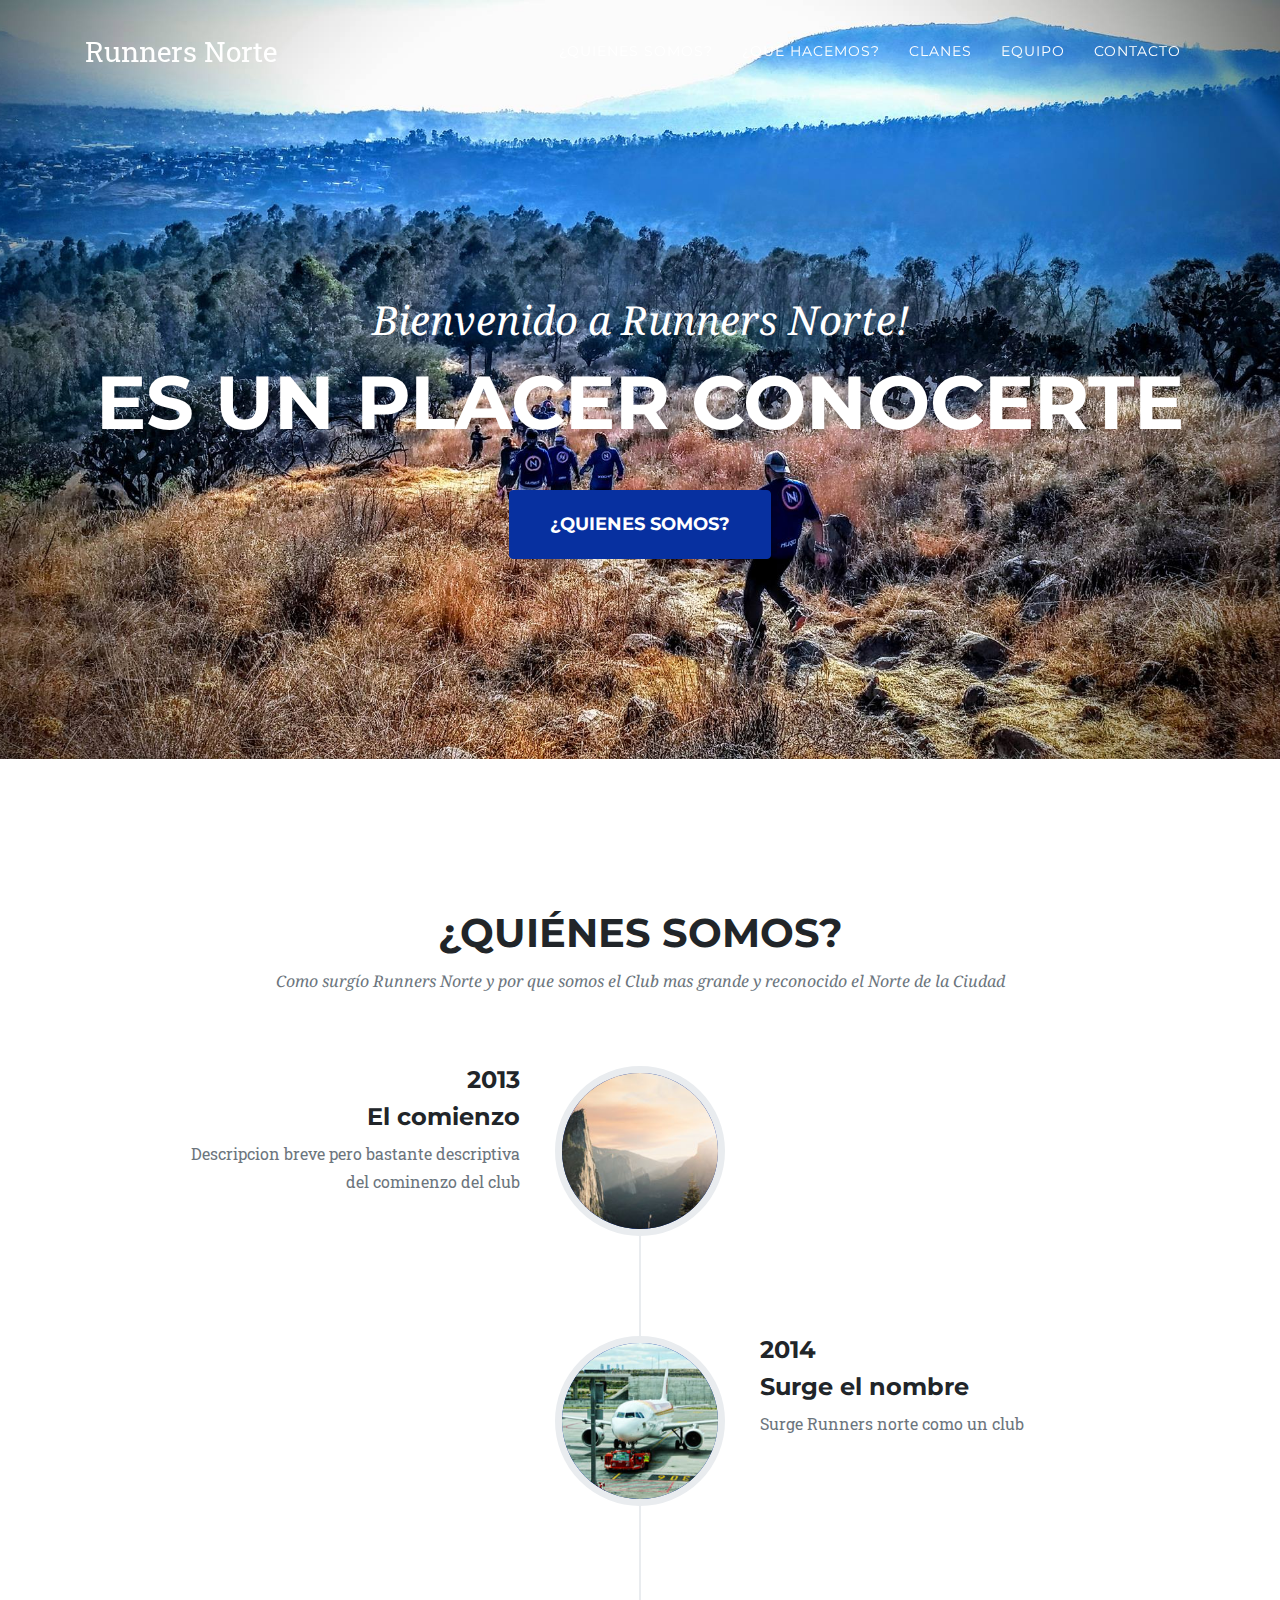
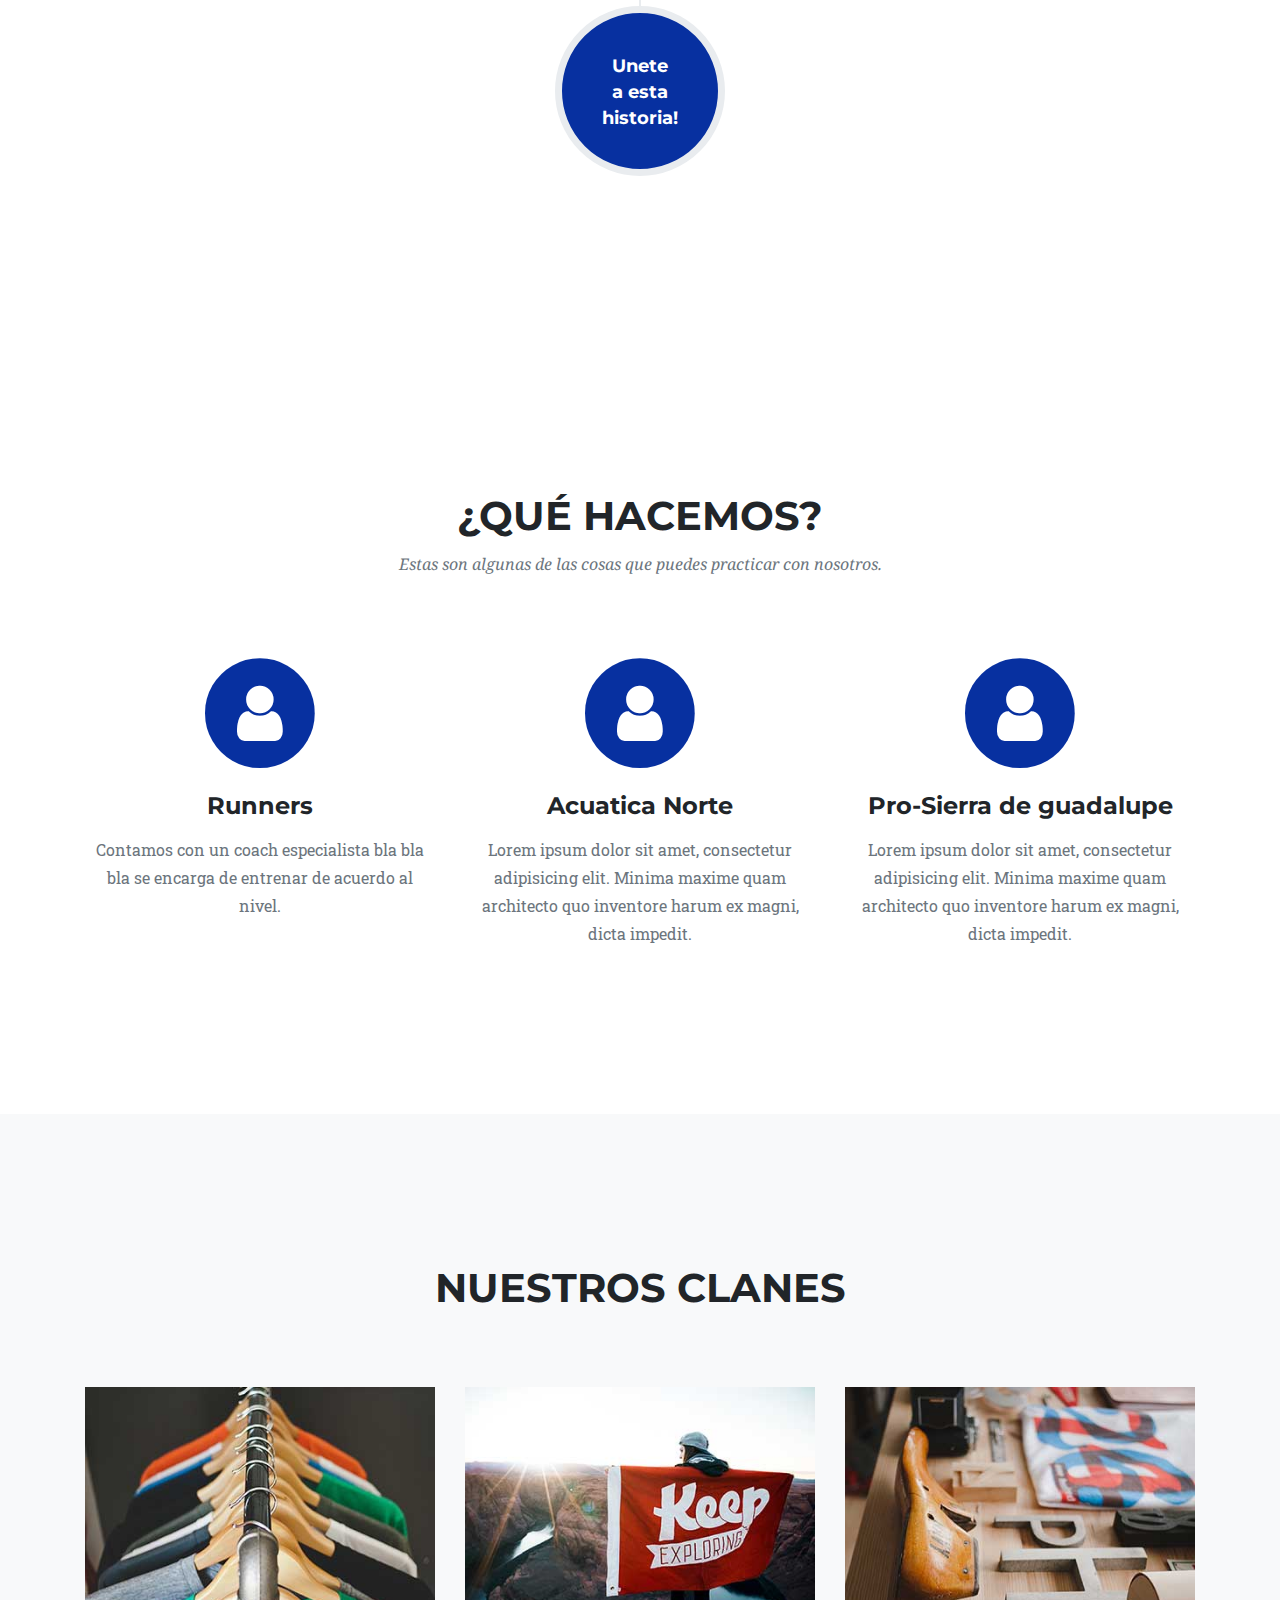
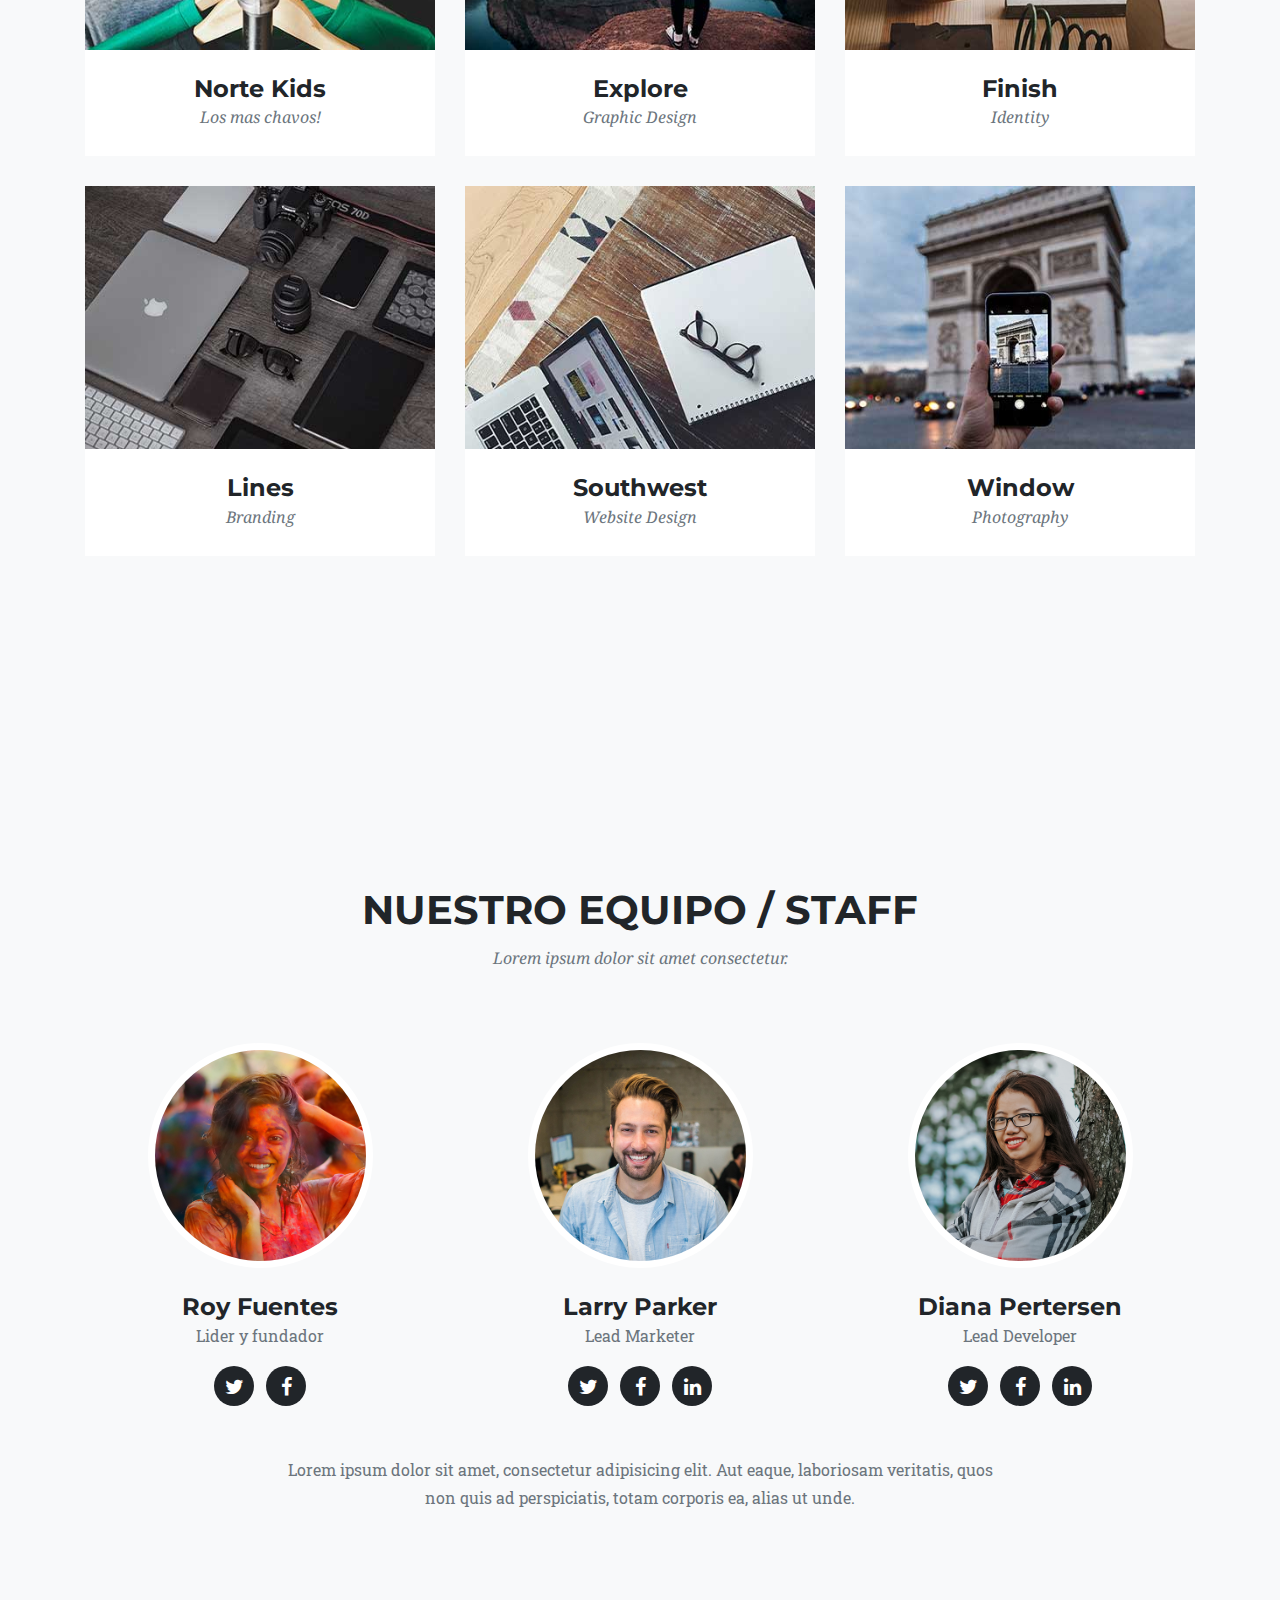
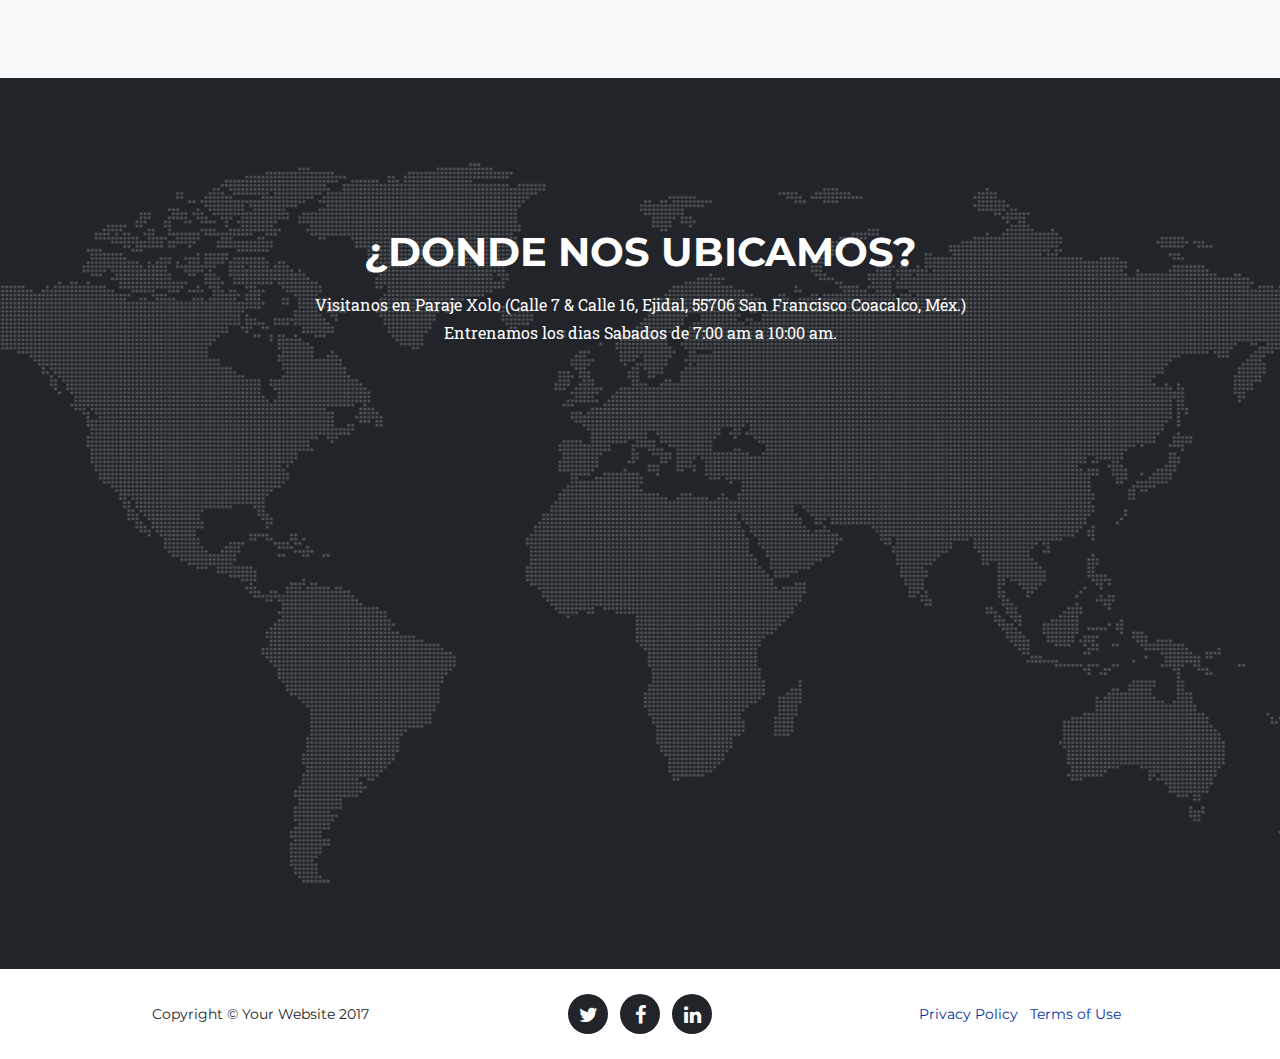
==== commit 673b6882: "Cambios de estilo" ====
--- a/index.html
+++ b/index.html
@@ -5,7 +5,7 @@
 
     <meta charset="utf-8">
     <meta name="viewport" content="width=device-width, initial-scale=1, shrink-to-fit=no">
-    <meta name="description" content="">
+    <meta name="description" content="Runners Norte">
     <meta name="author" content="RunnersNorte">
 
     <title>Runners Norte</title>
@@ -41,10 +41,10 @@
               <a class="nav-link js-scroll-trigger" href="#about">¿Quienes Somos?</a>
             </li>
             <li class="nav-item">
-              <a class="nav-link js-scroll-trigger" href="#services">Servicios</a>
+              <a class="nav-link js-scroll-trigger" href="#services">¿Qué hacemos?</a>
             </li>
             <li class="nav-item">
-              <a class="nav-link js-scroll-trigger" href="#portfolio">Portfolio</a>
+              <a class="nav-link js-scroll-trigger" href="#portfolio">CLANES</a>
             </li>
             <li class="nav-item">
               <a class="nav-link js-scroll-trigger" href="#team">Equipo</a>
--- a/css/agency.min.css
+++ b/css/agency.min.css
@@ -2,4 +2,4 @@
  * Start Bootstrap - Agency v4.0.0-beta.2 (https://startbootstrap.com/template-overviews/agency)
  * Copyright 2013-2018 Start Bootstrap
  * Licensed under MIT (https://github.com/BlackrockDigital/startbootstrap-agency/blob/master/LICENSE)
- */body{overflow-x:hidden;font-family:'Roboto Slab','Helvetica Neue',Helvetica,Arial,sans-serif}p{line-height:1.75}a{color:#0730a0}a:hover{color:#05216f}.text-primary{color:#0730a0!important}h1,h2,h3,h4,h5,h6{font-weight:700;font-family:Montserrat,'Helvetica Neue',Helvetica,Arial,sans-serif}section{padding:100px 0}section h2.section-heading{font-size:40px;margin-top:0;margin-bottom:15px}section h3.section-subheading{font-size:16px;font-weight:400;font-style:italic;margin-bottom:75px;text-transform:none;font-family:'Droid Serif','Helvetica Neue',Helvetica,Arial,sans-serif}@media (min-width:768px){section{padding:150px 0}}.btn{font-family:Montserrat,'Helvetica Neue',Helvetica,Arial,sans-serif;font-weight:700}.btn-xl{font-size:18px;padding:20px 40px}.btn-primary{background-color:#0730a0;border-color:#0730a0}.btn-primary:active,.btn-primary:focus,.btn-primary:hover{background-color:#05257b!important;border-color:#05257b!important;color:#fff}.btn-primary:active,.btn-primary:focus{box-shadow:0 0 0 .2rem rgba(254,209,55,.5)!important}::-moz-selection{background:#0730a0;text-shadow:none}::selection{background:#0730a0;text-shadow:none}img::selection{background:0 0}img::-moz-selection{background:0 0}body{-webkit-tap-highlight-color:#0730a0}#mainNav{background-color:#212529}#mainNav .navbar-toggler{font-size:12px;right:0;padding:13px;text-transform:uppercase;color:#fff;border:0;background-color:#0730a0;font-family:Montserrat,'Helvetica Neue',Helvetica,Arial,sans-serif}#mainNav .navbar-brand{color:#fff}#mainNav .navbar-brand.active,#mainNav .navbar-brand:active,#mainNav .navbar-brand:focus,#mainNav .navbar-brand:hover{color:#05216f}#mainNav .navbar-nav .nav-item .nav-link{font-size:90%;font-weight:400;padding:.75em 0;letter-spacing:1px;color:#fff;font-family:Montserrat,'Helvetica Neue',Helvetica,Arial,sans-serif}#mainNav .navbar-nav .nav-item .nav-link.active,#mainNav .navbar-nav .nav-item .nav-link:hover{color:#0730a0}@media (min-width:992px){#mainNav{padding-top:25px;padding-bottom:25px;-webkit-transition:padding-top .3s,padding-bottom .3s;-moz-transition:padding-top .3s,padding-bottom .3s;transition:padding-top .3s,padding-bottom .3s;border:none;background-color:transparent}#mainNav .navbar-brand{font-size:1.75em;-webkit-transition:all .3s;-moz-transition:all .3s;transition:all .3s}#mainNav .navbar-nav .nav-item .nav-link{padding:1.1em 1em!important}#mainNav.navbar-shrink{padding-top:0;padding-bottom:0;background-color:#212529}#mainNav.navbar-shrink .navbar-brand{font-size:1.25em;padding:12px 0}}header.masthead{text-align:center;color:#fff;background-image:url(../img/background.jpg);background-repeat:no-repeat;background-attachment:scroll;background-position:center center;-webkit-background-size:cover;-moz-background-size:cover;-o-background-size:cover;background-size:cover}header.masthead .intro-text{padding-top:150px;padding-bottom:100px}header.masthead .intro-text .intro-lead-in{font-size:22px;font-style:italic;line-height:22px;margin-bottom:25px;font-family:'Droid Serif','Helvetica Neue',Helvetica,Arial,sans-serif}header.masthead .intro-text .intro-heading{font-size:50px;font-weight:700;line-height:50px;margin-bottom:25px;font-family:Montserrat,'Helvetica Neue',Helvetica,Arial,sans-serif}@media (min-width:768px){header.masthead .intro-text{padding-top:300px;padding-bottom:200px}header.masthead .intro-text .intro-lead-in{font-size:40px;font-style:italic;line-height:40px;margin-bottom:25px;font-family:'Droid Serif','Helvetica Neue',Helvetica,Arial,sans-serif}header.masthead .intro-text .intro-heading{font-size:75px;font-weight:700;line-height:75px;margin-bottom:50px;font-family:Montserrat,'Helvetica Neue',Helvetica,Arial,sans-serif}}.service-heading{margin:15px 0;text-transform:none}#portfolio .portfolio-item{right:0;margin:0 0 15px}#portfolio .portfolio-item .portfolio-link{position:relative;display:block;max-width:400px;margin:0 auto;cursor:pointer}#portfolio .portfolio-item .portfolio-link .portfolio-hover{position:absolute;width:100%;height:100%;-webkit-transition:all ease .5s;-moz-transition:all ease .5s;transition:all ease .5s;opacity:0;background:rgba(7,48,160,.9)}#portfolio .portfolio-item .portfolio-link .portfolio-hover:hover{opacity:1}#portfolio .portfolio-item .portfolio-link .portfolio-hover .portfolio-hover-content{font-size:20px;position:absolute;top:50%;width:100%;height:20px;margin-top:-12px;text-align:center;color:#fff}#portfolio .portfolio-item .portfolio-link .portfolio-hover .portfolio-hover-content i{margin-top:-12px}#portfolio .portfolio-item .portfolio-link .portfolio-hover .portfolio-hover-content h3,#portfolio .portfolio-item .portfolio-link .portfolio-hover .portfolio-hover-content h4{margin:0}#portfolio .portfolio-item .portfolio-caption{max-width:400px;margin:0 auto;padding:25px;text-align:center;background-color:#fff}#portfolio .portfolio-item .portfolio-caption h4{margin:0;text-transform:none}#portfolio .portfolio-item .portfolio-caption p{font-size:16px;font-style:italic;margin:0;font-family:'Droid Serif','Helvetica Neue',Helvetica,Arial,sans-serif}#portfolio *{z-index:2}@media (min-width:767px){#portfolio .portfolio-item{margin:0 0 30px}}.portfolio-modal{padding-right:0!important}.portfolio-modal .modal-dialog{margin:1rem;max-width:100vw}.portfolio-modal .modal-content{padding:100px 0;text-align:center}.portfolio-modal .modal-content h2{font-size:3em;margin-bottom:15px}.portfolio-modal .modal-content p{margin-bottom:30px}.portfolio-modal .modal-content p.item-intro{font-size:16px;font-style:italic;margin:20px 0 30px;font-family:'Droid Serif','Helvetica Neue',Helvetica,Arial,sans-serif}.portfolio-modal .modal-content ul.list-inline{margin-top:0;margin-bottom:30px}.portfolio-modal .modal-content img{margin-bottom:30px}.portfolio-modal .modal-content button{cursor:pointer}.portfolio-modal .close-modal{position:absolute;top:25px;right:25px;width:75px;height:75px;cursor:pointer;background-color:transparent}.portfolio-modal .close-modal:hover{opacity:.3}.portfolio-modal .close-modal .lr{z-index:1051;width:1px;height:75px;margin-left:35px;-webkit-transform:rotate(45deg);-ms-transform:rotate(45deg);transform:rotate(45deg);background-color:#212529}.portfolio-modal .close-modal .lr .rl{z-index:1052;width:1px;height:75px;-webkit-transform:rotate(90deg);-ms-transform:rotate(90deg);transform:rotate(90deg);background-color:#212529}.timeline{position:relative;padding:0;list-style:none}.timeline:before{position:absolute;top:0;bottom:0;left:40px;width:2px;margin-left:-1.5px;content:'';background-color:#e9ecef}.timeline>li{position:relative;min-height:50px;margin-bottom:50px}.timeline>li:after,.timeline>li:before{display:table;content:' '}.timeline>li:after{clear:both}.timeline>li .timeline-panel{position:relative;float:right;width:100%;padding:0 20px 0 100px;text-align:left}.timeline>li .timeline-panel:before{right:auto;left:-15px;border-right-width:15px;border-left-width:0}.timeline>li .timeline-panel:after{right:auto;left:-14px;border-right-width:14px;border-left-width:0}.timeline>li .timeline-image{position:absolute;z-index:100;left:0;width:80px;height:80px;margin-left:0;text-align:center;color:#fff;border:7px solid #e9ecef;border-radius:100%;background-color:#0730a0}.timeline>li .timeline-image h4{font-size:10px;line-height:14px;margin-top:12px}.timeline>li.timeline-inverted>.timeline-panel{float:right;padding:0 20px 0 100px;text-align:left}.timeline>li.timeline-inverted>.timeline-panel:before{right:auto;left:-15px;border-right-width:15px;border-left-width:0}.timeline>li.timeline-inverted>.timeline-panel:after{right:auto;left:-14px;border-right-width:14px;border-left-width:0}.timeline>li:last-child{margin-bottom:0}.timeline .timeline-heading h4{margin-top:0;color:inherit}.timeline .timeline-heading h4.subheading{text-transform:none}.timeline .timeline-body>p,.timeline .timeline-body>ul{margin-bottom:0}@media (min-width:768px){.timeline:before{left:50%}.timeline>li{min-height:100px;margin-bottom:100px}.timeline>li .timeline-panel{float:left;width:41%;padding:0 20px 20px 30px;text-align:right}.timeline>li .timeline-image{left:50%;width:100px;height:100px;margin-left:-50px}.timeline>li .timeline-image h4{font-size:13px;line-height:18px;margin-top:16px}.timeline>li.timeline-inverted>.timeline-panel{float:right;padding:0 30px 20px 20px;text-align:left}}@media (min-width:992px){.timeline>li{min-height:150px}.timeline>li .timeline-panel{padding:0 20px 20px}.timeline>li .timeline-image{width:150px;height:150px;margin-left:-75px}.timeline>li .timeline-image h4{font-size:18px;line-height:26px;margin-top:30px}.timeline>li.timeline-inverted>.timeline-panel{padding:0 20px 20px}}@media (min-width:1200px){.timeline>li{min-height:170px}.timeline>li .timeline-panel{padding:0 20px 20px 100px}.timeline>li .timeline-image{width:170px;height:170px;margin-left:-85px}.timeline>li .timeline-image h4{margin-top:40px}.timeline>li.timeline-inverted>.timeline-panel{padding:0 100px 20px 20px}}.team-member{margin-bottom:50px;text-align:center}.team-member img{width:225px;height:225px;border:7px solid #fff}.team-member h4{margin-top:25px;margin-bottom:0;text-transform:none}.team-member p{margin-top:0}section#contact{background-color:#212529;background-image:url(../img/map-image.png);background-repeat:no-repeat;background-position:center}section#contact .section-heading{color:#fff}section#contact .form-group{margin-bottom:25px}section#contact .form-group input,section#contact .form-group textarea{padding:20px}section#contact .form-group input.form-control{height:auto}section#contact .form-group textarea.form-control{height:248px}section#contact .contact-text{color:#fff!important}section#contact .form-control:focus{border-color:#0730a0;box-shadow:none}section#contact ::-webkit-input-placeholder{font-weight:700;color:#ced4da;font-family:Montserrat,'Helvetica Neue',Helvetica,Arial,sans-serif}section#contact :-moz-placeholder{font-weight:700;color:#ced4da;font-family:Montserrat,'Helvetica Neue',Helvetica,Arial,sans-serif}section#contact ::-moz-placeholder{font-weight:700;color:#ced4da;font-family:Montserrat,'Helvetica Neue',Helvetica,Arial,sans-serif}section#contact :-ms-input-placeholder{font-weight:700;color:#ced4da;font-family:Montserrat,'Helvetica Neue',Helvetica,Arial,sans-serif}footer{padding:25px 0;text-align:center}footer span.copyright{font-size:90%;line-height:40px;text-transform:none;font-family:Montserrat,'Helvetica Neue',Helvetica,Arial,sans-serif}footer ul.quicklinks{font-size:90%;line-height:40px;margin-bottom:0;text-transform:none;font-family:Montserrat,'Helvetica Neue',Helvetica,Arial,sans-serif}ul.social-buttons{margin-bottom:0}ul.social-buttons li a{font-size:20px;line-height:40px;display:block;width:40px;height:40px;-webkit-transition:all .3s;-moz-transition:all .3s;transition:all .3s;color:#fff;border-radius:100%;outline:0;background-color:#212529}ul.social-buttons li a:active,ul.social-buttons li a:focus,ul.social-buttons li a:hover{background-color:#0730a0}+ */body{overflow-x:hidden;font-family:'Roboto Slab','Helvetica Neue',Helvetica,Arial,sans-serif}p{line-height:1.75}a{color:#0730a0}a:hover{color:#05216f}.text-primary{color:#0730a0!important}h1,h2,h3,h4,h5,h6{font-weight:700;font-family:Montserrat,'Helvetica Neue',Helvetica,Arial,sans-serif}section{padding:100px 0}section h2.section-heading{font-size:40px;margin-top:0;margin-bottom:15px}section h3.section-subheading{font-size:16px;font-weight:400;font-style:italic;margin-bottom:75px;text-transform:none;font-family:'Droid Serif','Helvetica Neue',Helvetica,Arial,sans-serif}@media (min-width:768px){section{padding:150px 0}}.btn{font-family:Montserrat,'Helvetica Neue',Helvetica,Arial,sans-serif;font-weight:700}.btn-xl{font-size:18px;padding:20px 40px}.btn-primary{background-color:#0730a0;border-color:#0730a0}.btn-primary:active,.btn-primary:focus,.btn-primary:hover{background-color:#05257b!important;border-color:#05257b!important;color:#fff}.btn-primary:active,.btn-primary:focus{box-shadow:0 0 0 .2rem rgba(254,209,55,.5)!important}::-moz-selection{background:#0730a0;text-shadow:none}::selection{background:#0730a0;text-shadow:none}img::selection{background:0 0}img::-moz-selection{background:0 0}body{-webkit-tap-highlight-color:#0730a0}#mainNav{background-color:#212529}#mainNav .navbar-toggler{font-size:12px;right:0;padding:13px;text-transform:uppercase;color:#fff;border:0;background-color:#0730a0;font-family:Montserrat,'Helvetica Neue',Helvetica,Arial,sans-serif}#mainNav .navbar-brand{color:#fff}#mainNav .navbar-brand.active,#mainNav .navbar-brand:active,#mainNav .navbar-brand:focus,#mainNav .navbar-brand:hover{color:#ac5a01}#mainNav .navbar-nav .nav-item .nav-link{font-size:90%;font-weight:400;padding:.75em 0;letter-spacing:1px;color:#fff;font-family:Montserrat,'Helvetica Neue',Helvetica,Arial,sans-serif}#mainNav .navbar-nav .nav-item .nav-link.active,#mainNav .navbar-nav .nav-item .nav-link:hover{color:#df7401}@media (min-width:992px){#mainNav{padding-top:25px;padding-bottom:25px;-webkit-transition:padding-top .3s,padding-bottom .3s;-moz-transition:padding-top .3s,padding-bottom .3s;transition:padding-top .3s,padding-bottom .3s;border:none;background-color:transparent}#mainNav .navbar-brand{font-size:1.75em;-webkit-transition:all .3s;-moz-transition:all .3s;transition:all .3s}#mainNav .navbar-nav .nav-item .nav-link{padding:1.1em 1em!important}#mainNav.navbar-shrink{padding-top:0;padding-bottom:0;background-color:#212529}#mainNav.navbar-shrink .navbar-brand{font-size:1.25em;padding:12px 0}}header.masthead{text-align:center;color:#fff;background-image:url(../img/background.jpg);background-repeat:no-repeat;background-attachment:scroll;background-position:center center;-webkit-background-size:cover;-moz-background-size:cover;-o-background-size:cover;background-size:cover}header.masthead .intro-text{padding-top:150px;padding-bottom:100px}header.masthead .intro-text .intro-lead-in{font-size:22px;font-style:italic;line-height:22px;margin-bottom:25px;font-family:'Droid Serif','Helvetica Neue',Helvetica,Arial,sans-serif}header.masthead .intro-text .intro-heading{font-size:50px;font-weight:700;line-height:50px;margin-bottom:25px;font-family:Montserrat,'Helvetica Neue',Helvetica,Arial,sans-serif}@media (min-width:768px){header.masthead .intro-text{padding-top:300px;padding-bottom:200px}header.masthead .intro-text .intro-lead-in{font-size:40px;font-style:italic;line-height:40px;margin-bottom:25px;font-family:'Droid Serif','Helvetica Neue',Helvetica,Arial,sans-serif}header.masthead .intro-text .intro-heading{font-size:75px;font-weight:700;line-height:75px;margin-bottom:50px;font-family:Montserrat,'Helvetica Neue',Helvetica,Arial,sans-serif}}.service-heading{margin:15px 0;text-transform:none}#portfolio .portfolio-item{right:0;margin:0 0 15px}#portfolio .portfolio-item .portfolio-link{position:relative;display:block;max-width:400px;margin:0 auto;cursor:pointer}#portfolio .portfolio-item .portfolio-link .portfolio-hover{position:absolute;width:100%;height:100%;-webkit-transition:all ease .5s;-moz-transition:all ease .5s;transition:all ease .5s;opacity:0;background:rgba(7,48,160,.9)}#portfolio .portfolio-item .portfolio-link .portfolio-hover:hover{opacity:1}#portfolio .portfolio-item .portfolio-link .portfolio-hover .portfolio-hover-content{font-size:20px;position:absolute;top:50%;width:100%;height:20px;margin-top:-12px;text-align:center;color:#fff}#portfolio .portfolio-item .portfolio-link .portfolio-hover .portfolio-hover-content i{margin-top:-12px}#portfolio .portfolio-item .portfolio-link .portfolio-hover .portfolio-hover-content h3,#portfolio .portfolio-item .portfolio-link .portfolio-hover .portfolio-hover-content h4{margin:0}#portfolio .portfolio-item .portfolio-caption{max-width:400px;margin:0 auto;padding:25px;text-align:center;background-color:#fff}#portfolio .portfolio-item .portfolio-caption h4{margin:0;text-transform:none}#portfolio .portfolio-item .portfolio-caption p{font-size:16px;font-style:italic;margin:0;font-family:'Droid Serif','Helvetica Neue',Helvetica,Arial,sans-serif}#portfolio *{z-index:2}@media (min-width:767px){#portfolio .portfolio-item{margin:0 0 30px}}.portfolio-modal{padding-right:0!important}.portfolio-modal .modal-dialog{margin:1rem;max-width:100vw}.portfolio-modal .modal-content{padding:100px 0;text-align:center}.portfolio-modal .modal-content h2{font-size:3em;margin-bottom:15px}.portfolio-modal .modal-content p{margin-bottom:30px}.portfolio-modal .modal-content p.item-intro{font-size:16px;font-style:italic;margin:20px 0 30px;font-family:'Droid Serif','Helvetica Neue',Helvetica,Arial,sans-serif}.portfolio-modal .modal-content ul.list-inline{margin-top:0;margin-bottom:30px}.portfolio-modal .modal-content img{margin-bottom:30px}.portfolio-modal .modal-content button{cursor:pointer}.portfolio-modal .close-modal{position:absolute;top:25px;right:25px;width:75px;height:75px;cursor:pointer;background-color:transparent}.portfolio-modal .close-modal:hover{opacity:.3}.portfolio-modal .close-modal .lr{z-index:1051;width:1px;height:75px;margin-left:35px;-webkit-transform:rotate(45deg);-ms-transform:rotate(45deg);transform:rotate(45deg);background-color:#212529}.portfolio-modal .close-modal .lr .rl{z-index:1052;width:1px;height:75px;-webkit-transform:rotate(90deg);-ms-transform:rotate(90deg);transform:rotate(90deg);background-color:#212529}.timeline{position:relative;padding:0;list-style:none}.timeline:before{position:absolute;top:0;bottom:0;left:40px;width:2px;margin-left:-1.5px;content:'';background-color:#e9ecef}.timeline>li{position:relative;min-height:50px;margin-bottom:50px}.timeline>li:after,.timeline>li:before{display:table;content:' '}.timeline>li:after{clear:both}.timeline>li .timeline-panel{position:relative;float:right;width:100%;padding:0 20px 0 100px;text-align:left}.timeline>li .timeline-panel:before{right:auto;left:-15px;border-right-width:15px;border-left-width:0}.timeline>li .timeline-panel:after{right:auto;left:-14px;border-right-width:14px;border-left-width:0}.timeline>li .timeline-image{position:absolute;z-index:100;left:0;width:80px;height:80px;margin-left:0;text-align:center;color:#fff;border:7px solid #e9ecef;border-radius:100%;background-color:#0730a0}.timeline>li .timeline-image h4{font-size:10px;line-height:14px;margin-top:12px}.timeline>li.timeline-inverted>.timeline-panel{float:right;padding:0 20px 0 100px;text-align:left}.timeline>li.timeline-inverted>.timeline-panel:before{right:auto;left:-15px;border-right-width:15px;border-left-width:0}.timeline>li.timeline-inverted>.timeline-panel:after{right:auto;left:-14px;border-right-width:14px;border-left-width:0}.timeline>li:last-child{margin-bottom:0}.timeline .timeline-heading h4{margin-top:0;color:inherit}.timeline .timeline-heading h4.subheading{text-transform:none}.timeline .timeline-body>p,.timeline .timeline-body>ul{margin-bottom:0}@media (min-width:768px){.timeline:before{left:50%}.timeline>li{min-height:100px;margin-bottom:100px}.timeline>li .timeline-panel{float:left;width:41%;padding:0 20px 20px 30px;text-align:right}.timeline>li .timeline-image{left:50%;width:100px;height:100px;margin-left:-50px}.timeline>li .timeline-image h4{font-size:13px;line-height:18px;margin-top:16px}.timeline>li.timeline-inverted>.timeline-panel{float:right;padding:0 30px 20px 20px;text-align:left}}@media (min-width:992px){.timeline>li{min-height:150px}.timeline>li .timeline-panel{padding:0 20px 20px}.timeline>li .timeline-image{width:150px;height:150px;margin-left:-75px}.timeline>li .timeline-image h4{font-size:18px;line-height:26px;margin-top:30px}.timeline>li.timeline-inverted>.timeline-panel{padding:0 20px 20px}}@media (min-width:1200px){.timeline>li{min-height:170px}.timeline>li .timeline-panel{padding:0 20px 20px 100px}.timeline>li .timeline-image{width:170px;height:170px;margin-left:-85px}.timeline>li .timeline-image h4{margin-top:40px}.timeline>li.timeline-inverted>.timeline-panel{padding:0 100px 20px 20px}}.team-member{margin-bottom:50px;text-align:center}.team-member img{width:225px;height:225px;border:7px solid #fff}.team-member h4{margin-top:25px;margin-bottom:0;text-transform:none}.team-member p{margin-top:0}section#contact{background-color:#212529;background-image:url(../img/map-image.png);background-repeat:no-repeat;background-position:center}section#contact .section-heading{color:#fff}section#contact .form-group{margin-bottom:25px}section#contact .form-group input,section#contact .form-group textarea{padding:20px}section#contact .form-group input.form-control{height:auto}section#contact .form-group textarea.form-control{height:248px}section#contact .contact-text{color:#fff!important}section#contact .form-control:focus{border-color:#0730a0;box-shadow:none}section#contact ::-webkit-input-placeholder{font-weight:700;color:#ced4da;font-family:Montserrat,'Helvetica Neue',Helvetica,Arial,sans-serif}section#contact :-moz-placeholder{font-weight:700;color:#ced4da;font-family:Montserrat,'Helvetica Neue',Helvetica,Arial,sans-serif}section#contact ::-moz-placeholder{font-weight:700;color:#ced4da;font-family:Montserrat,'Helvetica Neue',Helvetica,Arial,sans-serif}section#contact :-ms-input-placeholder{font-weight:700;color:#ced4da;font-family:Montserrat,'Helvetica Neue',Helvetica,Arial,sans-serif}footer{padding:25px 0;text-align:center}footer span.copyright{font-size:90%;line-height:40px;text-transform:none;font-family:Montserrat,'Helvetica Neue',Helvetica,Arial,sans-serif}footer ul.quicklinks{font-size:90%;line-height:40px;margin-bottom:0;text-transform:none;font-family:Montserrat,'Helvetica Neue',Helvetica,Arial,sans-serif}ul.social-buttons{margin-bottom:0}ul.social-buttons li a{font-size:20px;line-height:40px;display:block;width:40px;height:40px;-webkit-transition:all .3s;-moz-transition:all .3s;transition:all .3s;color:#fff;border-radius:100%;outline:0;background-color:#212529}ul.social-buttons li a:active,ul.social-buttons li a:focus,ul.social-buttons li a:hover{background-color:#0730a0}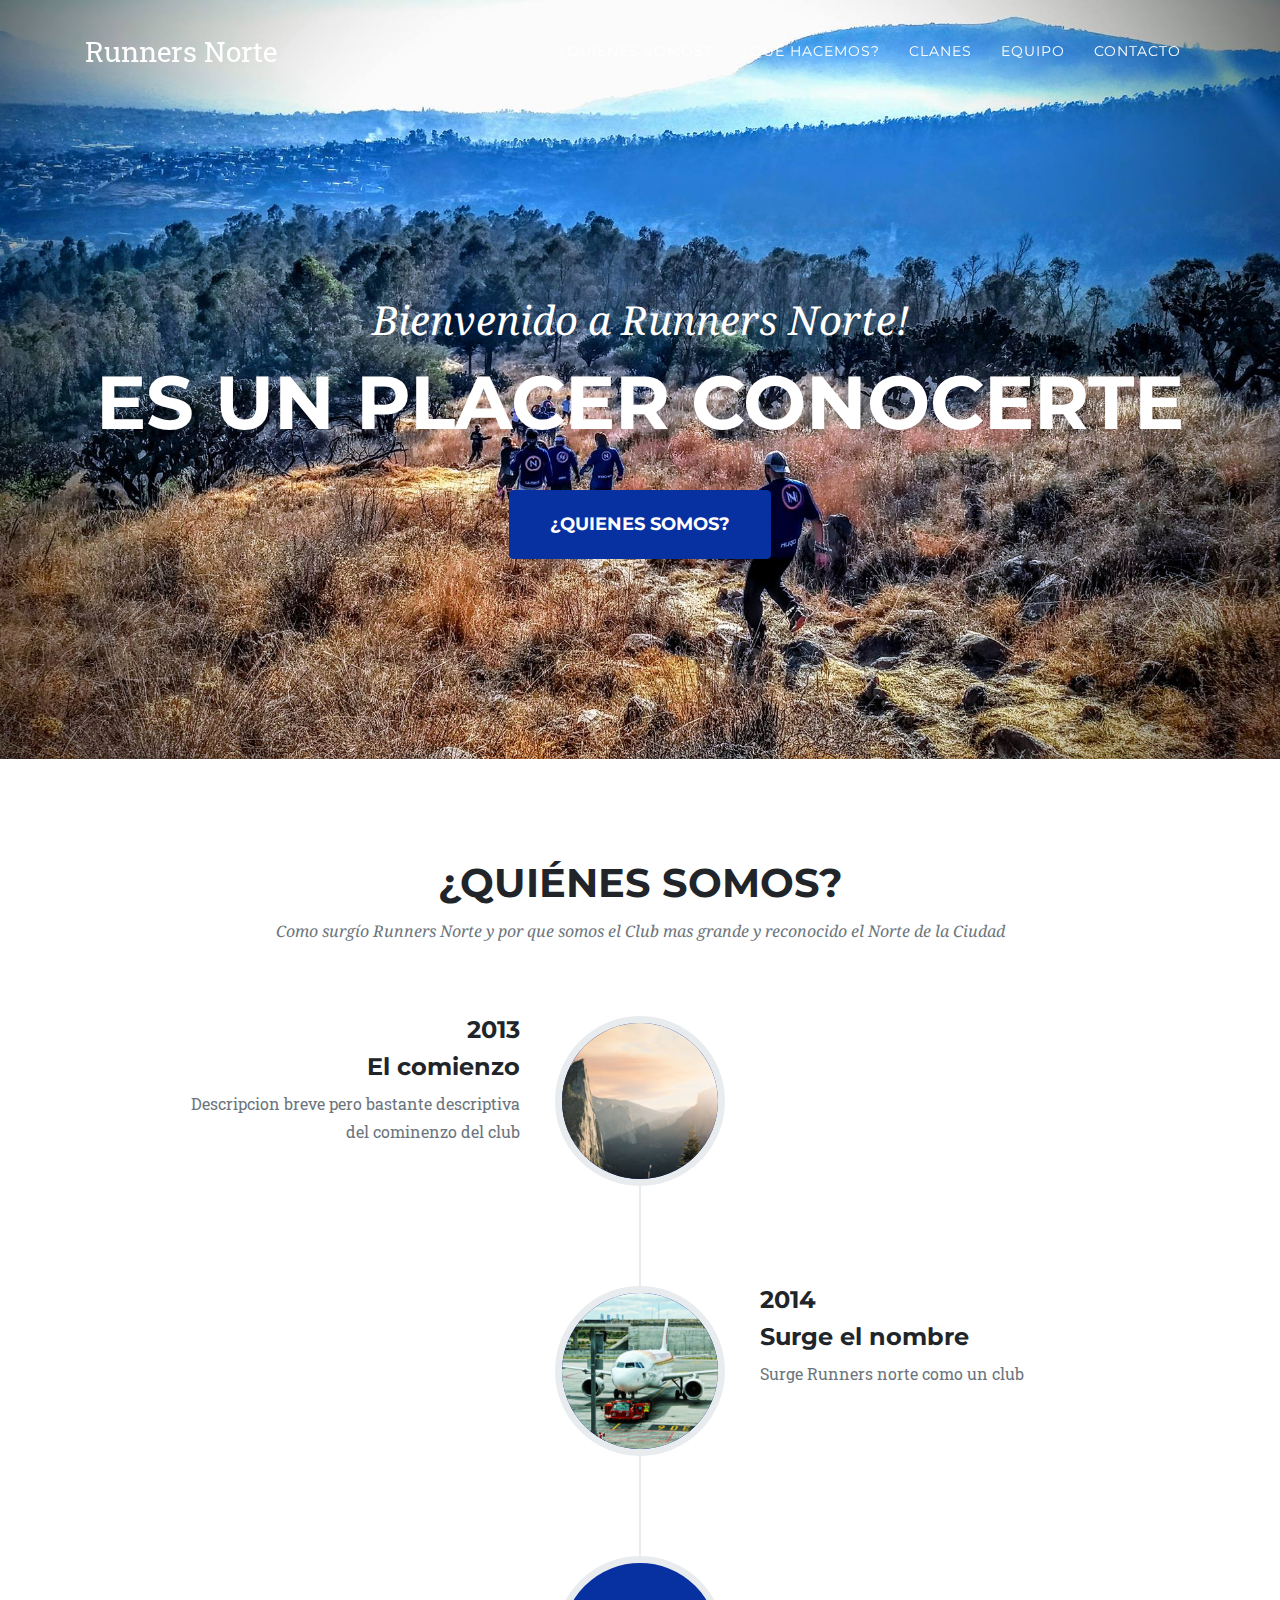
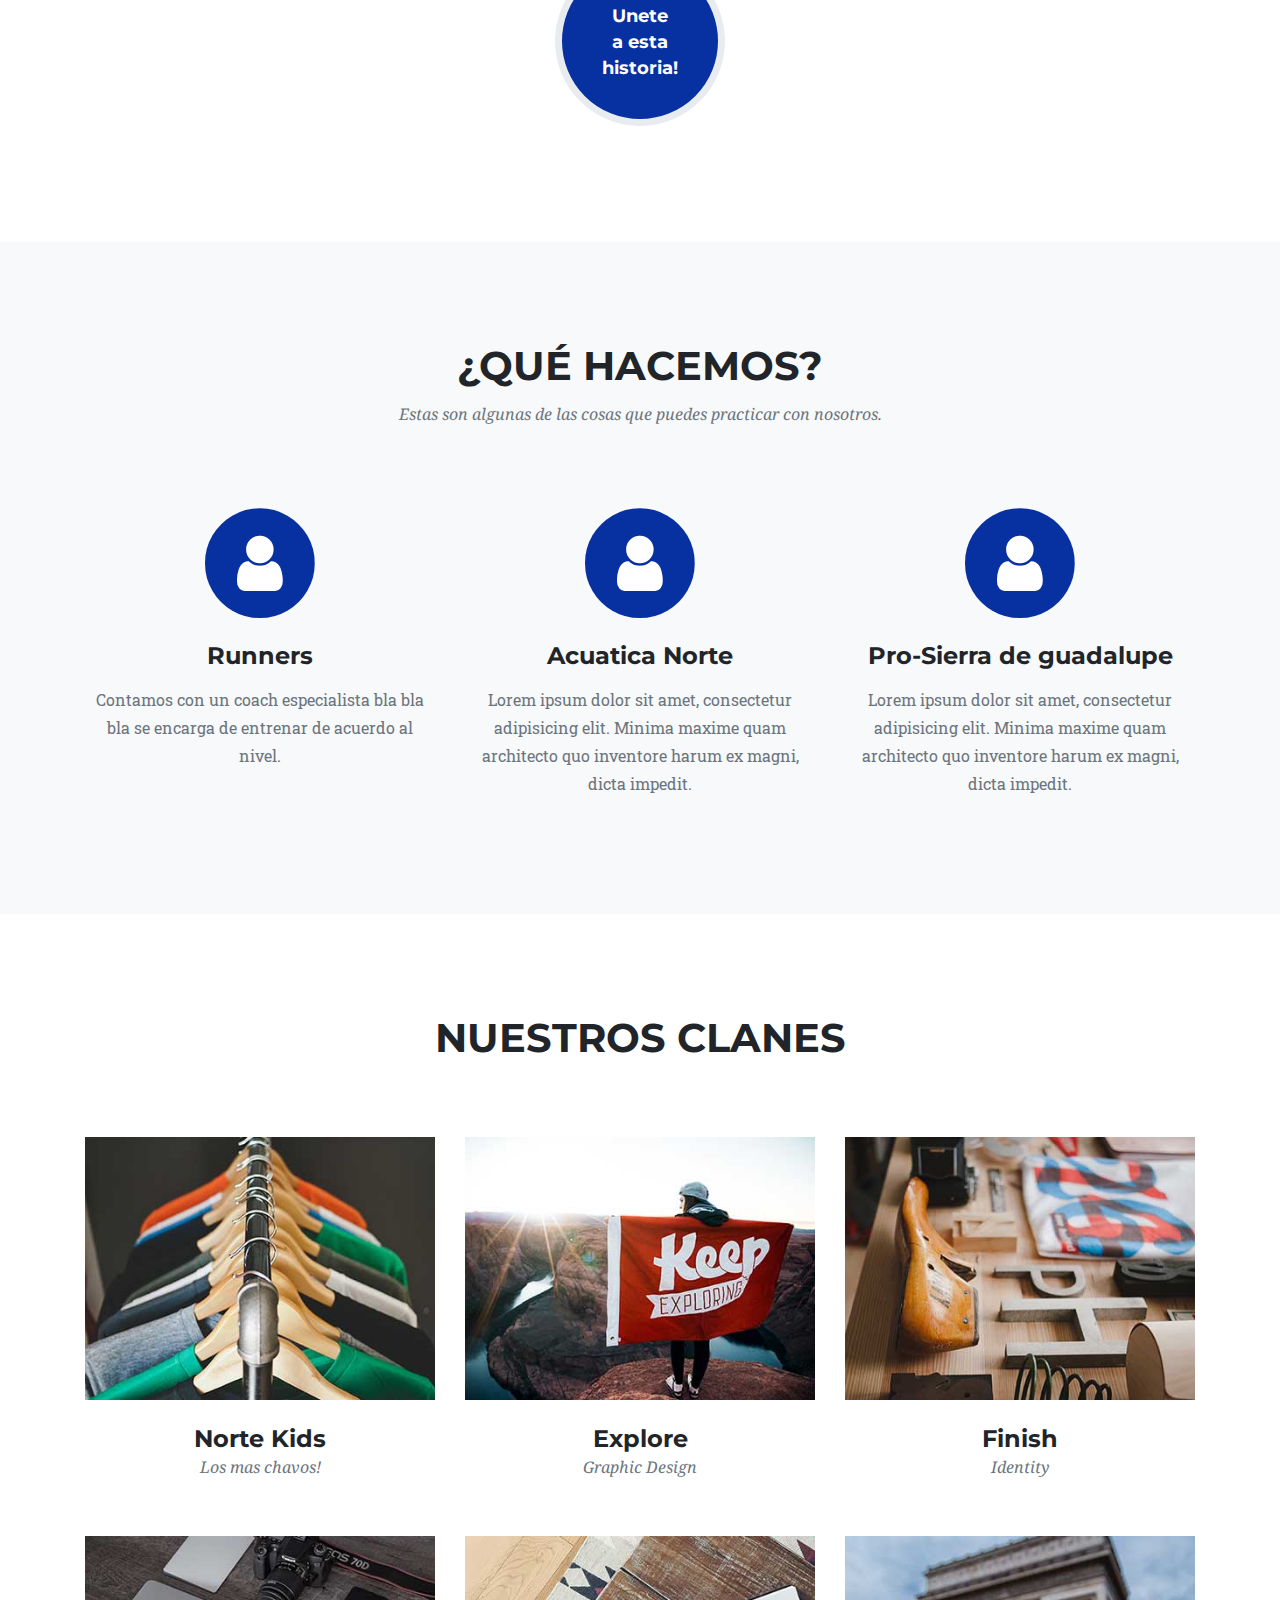
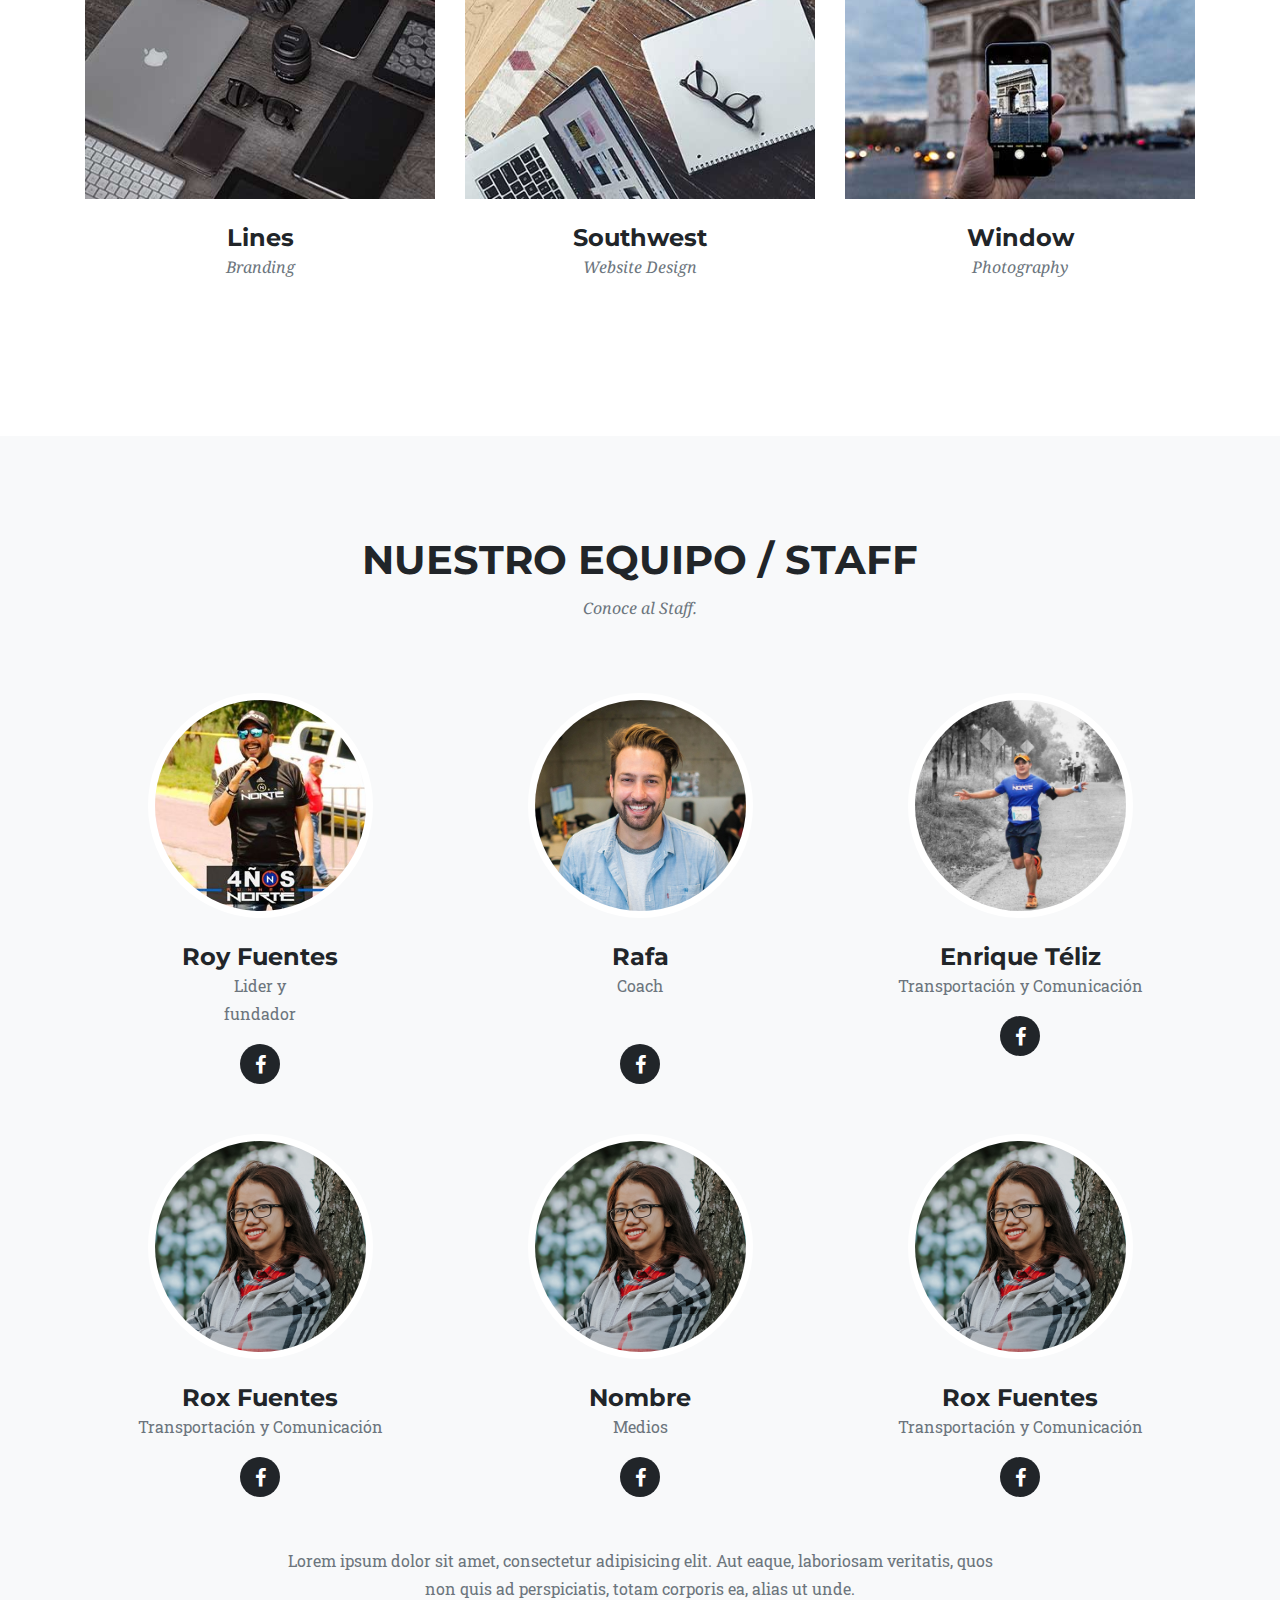
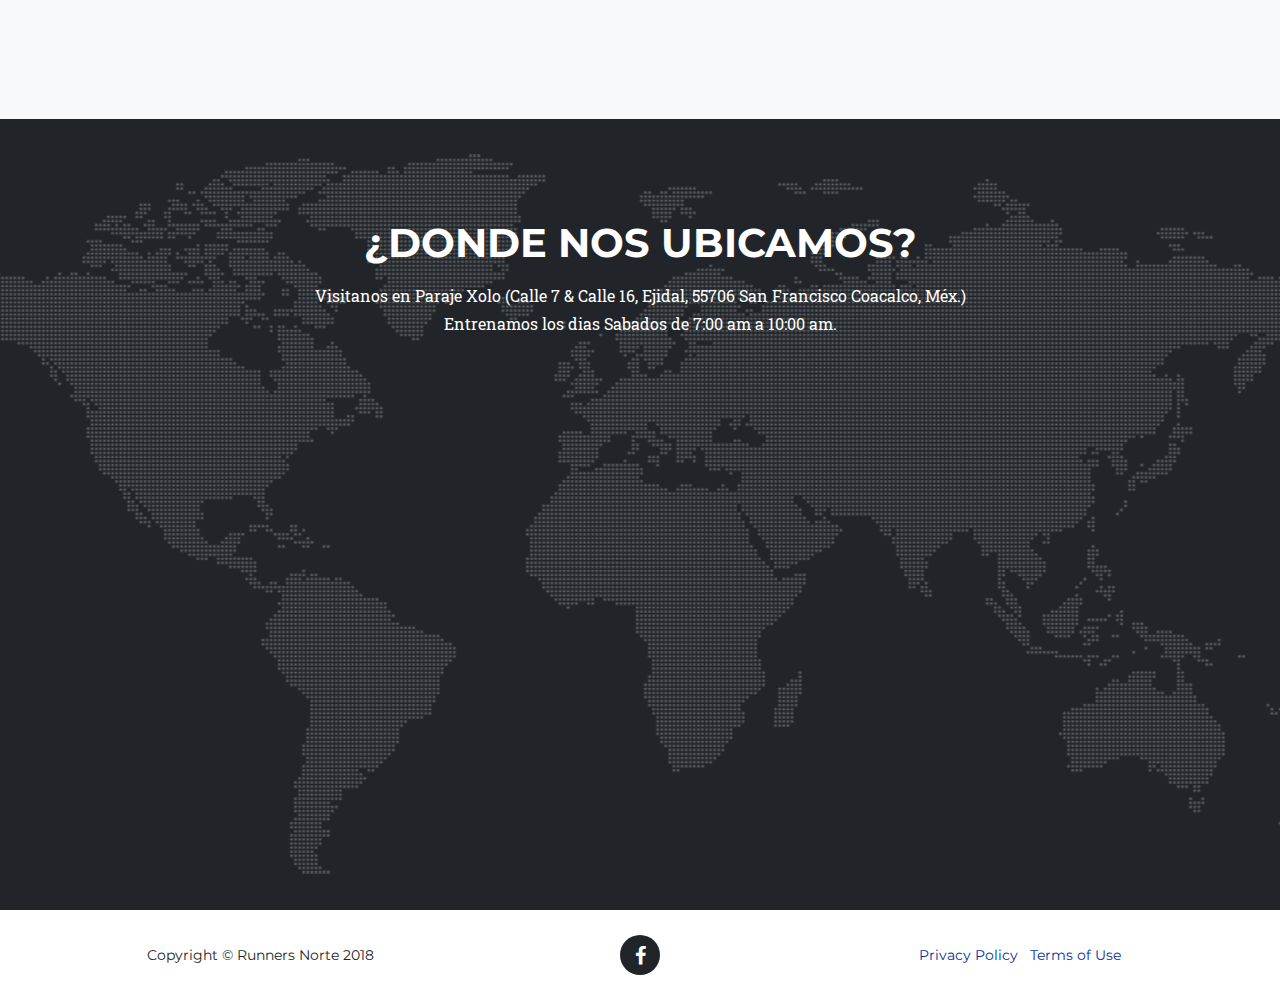
==== commit 8dc97bf3: "Actualizacion de Redes Sociales" ====
--- a/index.html
+++ b/index.html
@@ -121,7 +121,7 @@
     </section>
 
     <!-- Services -->
-    <section id="services">
+    <section  class="bg-light" id="services">
       <div class="container">
         <div class="row">
           <div class="col-lg-12 text-center">
@@ -159,7 +159,7 @@
     </section>
 
     <!-- Portfolio Grid -->
-    <section class="bg-light" id="portfolio">
+    <section id="portfolio">
       <div class="container">
         <div class="row">
           <div class="col-lg-12 text-center">
@@ -262,77 +262,94 @@
         <div class="row">
           <div class="col-lg-12 text-center">
             <h2 class="section-heading text-uppercase">Nuestro Equipo / Staff</h2>
-            <h3 class="section-subheading text-muted">Lorem ipsum dolor sit amet consectetur.</h3>
+            <h3 class="section-subheading text-muted">Conoce al Staff.</h3>
           </div>
         </div>
         <div class="row">
           <div class="col-sm-4">
             <div class="team-member">
-              <img class="mx-auto rounded-circle" src="img/team/1.jpg" alt="">
+              <img class="mx-auto rounded-circle" src="img/team/roy.jpg" alt="">
               <h4>Roy Fuentes</h4>
-              <p class="text-muted">Lider y fundador</p>
+              <p class="text-muted">Lider y <br>fundador</p>
               <ul class="list-inline social-buttons">
                 <li class="list-inline-item">
-                  <a href="#">
-                    <i class="fa fa-twitter"></i>
-                  </a>
-                </li>
-                <li class="list-inline-item">
-                  <a href="#">
+                  <a href="https://www.facebook.com/roy.fuentes" target="_blank">
                     <i class="fa fa-facebook"></i>
                   </a>
                 </li>
               </ul>
             </div>
           </div>
+            <div class="col-sm-4">
+                <div class="team-member">
+                    <img class="mx-auto rounded-circle" src="img/team/2.jpg" alt="">
+                    <h4>Rafa</h4>
+                    <p class="text-muted">Coach<br>&nbsp;</p>
+                    <ul class="list-inline social-buttons">
+                        <li class="list-inline-item">
+                            <a href="https://www.facebook.com/roy.fuentes" target="_blank">
+                                <i class="fa fa-facebook"></i>
+                            </a>
+                        </li>
+                    </ul>
+                </div>
+            </div>
           <div class="col-sm-4">
             <div class="team-member">
-              <img class="mx-auto rounded-circle" src="img/team/2.jpg" alt="">
-              <h4>Larry Parker</h4>
-              <p class="text-muted">Lead Marketer</p>
+              <img class="mx-auto rounded-circle" src="img/team/quique.jpg" alt="">
+              <h4>Enrique Téliz</h4>
+              <p class="text-muted">Transportación y Comunicación</p>
               <ul class="list-inline social-buttons">
                 <li class="list-inline-item">
-                  <a href="#">
-                    <i class="fa fa-twitter"></i>
-                  </a>
-                </li>
-                <li class="list-inline-item">
-                  <a href="#">
+                  <a href="https://www.facebook.com/enrique.teliz.3" target="_blank">
                     <i class="fa fa-facebook"></i>
                   </a>
                 </li>
-                <li class="list-inline-item">
-                  <a href="#">
-                    <i class="fa fa-linkedin"></i>
-                  </a>
-                </li>
               </ul>
             </div>
           </div>
           <div class="col-sm-4">
             <div class="team-member">
               <img class="mx-auto rounded-circle" src="img/team/3.jpg" alt="">
-              <h4>Diana Pertersen</h4>
-              <p class="text-muted">Lead Developer</p>
+              <h4>Rox Fuentes</h4>
+                <p class="text-muted">Transportación y Comunicación</p>
               <ul class="list-inline social-buttons">
-                <li class="list-inline-item">
-                  <a href="#">
-                    <i class="fa fa-twitter"></i>
-                  </a>
-                </li>
-                <li class="list-inline-item">
-                  <a href="#">
-                    <i class="fa fa-facebook"></i>
-                  </a>
-                </li>
-                <li class="list-inline-item">
-                  <a href="#">
-                    <i class="fa fa-linkedin"></i>
-                  </a>
-                </li>
+                  <li class="list-inline-item">
+                      <a href="#">
+                          <i class="fa fa-facebook"></i>
+                      </a>
+                  </li>
               </ul>
             </div>
           </div>
+            <div class="col-sm-4">
+                <div class="team-member">
+                    <img class="mx-auto rounded-circle" src="img/team/3.jpg" alt="">
+                    <h4>Nombre</h4>
+                    <p class="text-muted">Medios</p>
+                    <ul class="list-inline social-buttons">
+                        <li class="list-inline-item">
+                            <a href="#">
+                                <i class="fa fa-facebook"></i>
+                            </a>
+                        </li>
+                    </ul>
+                </div>
+            </div>
+            <div class="col-sm-4">
+                <div class="team-member">
+                    <img class="mx-auto rounded-circle" src="img/team/3.jpg" alt="">
+                    <h4>Rox Fuentes</h4>
+                    <p class="text-muted">Transportación y Comunicación</p>
+                    <ul class="list-inline social-buttons">
+                        <li class="list-inline-item">
+                            <a href="#">
+                                <i class="fa fa-facebook"></i>
+                            </a>
+                        </li>
+                    </ul>
+                </div>
+            </div>
         </div>
         <div class="row">
           <div class="col-lg-8 mx-auto text-center">
@@ -393,23 +410,13 @@
       <div class="container">
         <div class="row">
           <div class="col-md-4">
-            <span class="copyright">Copyright &copy; Your Website 2017</span>
+            <span class="copyright">Copyright &copy; Runners Norte 2018</span>
           </div>
           <div class="col-md-4">
             <ul class="list-inline social-buttons">
               <li class="list-inline-item">
-                <a href="#">
-                  <i class="fa fa-twitter"></i>
-                </a>
-              </li>
-              <li class="list-inline-item">
-                <a href="#">
+                <a href="https://www.facebook.com/runnersnorte/" target="_blank">
                   <i class="fa fa-facebook"></i>
-                </a>
-              </li>
-              <li class="list-inline-item">
-                <a href="#">
-                  <i class="fa fa-linkedin"></i>
                 </a>
               </li>
             </ul>
@@ -446,7 +453,7 @@
                   <!-- Project Details Go Here -->
                   <h2 class="text-uppercase">Norte Kids</h2>
                   <p class="item-intro text-muted">Los mas chavos.</p>
-                  <img class="img-fluid d-block mx-auto" src="img/portfolio/01-full.jpg" alt="">
+                  <img class="img-fluid d-block mx-auto" src="img/portfolio/nortekids.jpg" alt="">
                   <p>Use this area to describe your project. Lorem ipsum dolor sit amet, consectetur adipisicing elit. Est blanditiis dolorem culpa incidunt minus dignissimos deserunt repellat aperiam quasi sunt officia expedita beatae cupiditate, maiores repudiandae, nostrum, reiciendis facere nemo!</p>
                   <p>Requisitos minimos para pertenecer a este clan</p>
                   <ul class="list-inline">
--- a/css/agency.min.css
+++ b/css/agency.min.css
@@ -2,4 +2,4 @@
  * Start Bootstrap - Agency v4.0.0-beta.2 (https://startbootstrap.com/template-overviews/agency)
  * Copyright 2013-2018 Start Bootstrap
  * Licensed under MIT (https://github.com/BlackrockDigital/startbootstrap-agency/blob/master/LICENSE)
- */body{overflow-x:hidden;font-family:'Roboto Slab','Helvetica Neue',Helvetica,Arial,sans-serif}p{line-height:1.75}a{color:#0730a0}a:hover{color:#05216f}.text-primary{color:#0730a0!important}h1,h2,h3,h4,h5,h6{font-weight:700;font-family:Montserrat,'Helvetica Neue',Helvetica,Arial,sans-serif}section{padding:100px 0}section h2.section-heading{font-size:40px;margin-top:0;margin-bottom:15px}section h3.section-subheading{font-size:16px;font-weight:400;font-style:italic;margin-bottom:75px;text-transform:none;font-family:'Droid Serif','Helvetica Neue',Helvetica,Arial,sans-serif}@media (min-width:768px){section{padding:150px 0}}.btn{font-family:Montserrat,'Helvetica Neue',Helvetica,Arial,sans-serif;font-weight:700}.btn-xl{font-size:18px;padding:20px 40px}.btn-primary{background-color:#0730a0;border-color:#0730a0}.btn-primary:active,.btn-primary:focus,.btn-primary:hover{background-color:#05257b!important;border-color:#05257b!important;color:#fff}.btn-primary:active,.btn-primary:focus{box-shadow:0 0 0 .2rem rgba(254,209,55,.5)!important}::-moz-selection{background:#0730a0;text-shadow:none}::selection{background:#0730a0;text-shadow:none}img::selection{background:0 0}img::-moz-selection{background:0 0}body{-webkit-tap-highlight-color:#0730a0}#mainNav{background-color:#212529}#mainNav .navbar-toggler{font-size:12px;right:0;padding:13px;text-transform:uppercase;color:#fff;border:0;background-color:#0730a0;font-family:Montserrat,'Helvetica Neue',Helvetica,Arial,sans-serif}#mainNav .navbar-brand{color:#fff}#mainNav .navbar-brand.active,#mainNav .navbar-brand:active,#mainNav .navbar-brand:focus,#mainNav .navbar-brand:hover{color:#ac5a01}#mainNav .navbar-nav .nav-item .nav-link{font-size:90%;font-weight:400;padding:.75em 0;letter-spacing:1px;color:#fff;font-family:Montserrat,'Helvetica Neue',Helvetica,Arial,sans-serif}#mainNav .navbar-nav .nav-item .nav-link.active,#mainNav .navbar-nav .nav-item .nav-link:hover{color:#df7401}@media (min-width:992px){#mainNav{padding-top:25px;padding-bottom:25px;-webkit-transition:padding-top .3s,padding-bottom .3s;-moz-transition:padding-top .3s,padding-bottom .3s;transition:padding-top .3s,padding-bottom .3s;border:none;background-color:transparent}#mainNav .navbar-brand{font-size:1.75em;-webkit-transition:all .3s;-moz-transition:all .3s;transition:all .3s}#mainNav .navbar-nav .nav-item .nav-link{padding:1.1em 1em!important}#mainNav.navbar-shrink{padding-top:0;padding-bottom:0;background-color:#212529}#mainNav.navbar-shrink .navbar-brand{font-size:1.25em;padding:12px 0}}header.masthead{text-align:center;color:#fff;background-image:url(../img/background.jpg);background-repeat:no-repeat;background-attachment:scroll;background-position:center center;-webkit-background-size:cover;-moz-background-size:cover;-o-background-size:cover;background-size:cover}header.masthead .intro-text{padding-top:150px;padding-bottom:100px}header.masthead .intro-text .intro-lead-in{font-size:22px;font-style:italic;line-height:22px;margin-bottom:25px;font-family:'Droid Serif','Helvetica Neue',Helvetica,Arial,sans-serif}header.masthead .intro-text .intro-heading{font-size:50px;font-weight:700;line-height:50px;margin-bottom:25px;font-family:Montserrat,'Helvetica Neue',Helvetica,Arial,sans-serif}@media (min-width:768px){header.masthead .intro-text{padding-top:300px;padding-bottom:200px}header.masthead .intro-text .intro-lead-in{font-size:40px;font-style:italic;line-height:40px;margin-bottom:25px;font-family:'Droid Serif','Helvetica Neue',Helvetica,Arial,sans-serif}header.masthead .intro-text .intro-heading{font-size:75px;font-weight:700;line-height:75px;margin-bottom:50px;font-family:Montserrat,'Helvetica Neue',Helvetica,Arial,sans-serif}}.service-heading{margin:15px 0;text-transform:none}#portfolio .portfolio-item{right:0;margin:0 0 15px}#portfolio .portfolio-item .portfolio-link{position:relative;display:block;max-width:400px;margin:0 auto;cursor:pointer}#portfolio .portfolio-item .portfolio-link .portfolio-hover{position:absolute;width:100%;height:100%;-webkit-transition:all ease .5s;-moz-transition:all ease .5s;transition:all ease .5s;opacity:0;background:rgba(7,48,160,.9)}#portfolio .portfolio-item .portfolio-link .portfolio-hover:hover{opacity:1}#portfolio .portfolio-item .portfolio-link .portfolio-hover .portfolio-hover-content{font-size:20px;position:absolute;top:50%;width:100%;height:20px;margin-top:-12px;text-align:center;color:#fff}#portfolio .portfolio-item .portfolio-link .portfolio-hover .portfolio-hover-content i{margin-top:-12px}#portfolio .portfolio-item .portfolio-link .portfolio-hover .portfolio-hover-content h3,#portfolio .portfolio-item .portfolio-link .portfolio-hover .portfolio-hover-content h4{margin:0}#portfolio .portfolio-item .portfolio-caption{max-width:400px;margin:0 auto;padding:25px;text-align:center;background-color:#fff}#portfolio .portfolio-item .portfolio-caption h4{margin:0;text-transform:none}#portfolio .portfolio-item .portfolio-caption p{font-size:16px;font-style:italic;margin:0;font-family:'Droid Serif','Helvetica Neue',Helvetica,Arial,sans-serif}#portfolio *{z-index:2}@media (min-width:767px){#portfolio .portfolio-item{margin:0 0 30px}}.portfolio-modal{padding-right:0!important}.portfolio-modal .modal-dialog{margin:1rem;max-width:100vw}.portfolio-modal .modal-content{padding:100px 0;text-align:center}.portfolio-modal .modal-content h2{font-size:3em;margin-bottom:15px}.portfolio-modal .modal-content p{margin-bottom:30px}.portfolio-modal .modal-content p.item-intro{font-size:16px;font-style:italic;margin:20px 0 30px;font-family:'Droid Serif','Helvetica Neue',Helvetica,Arial,sans-serif}.portfolio-modal .modal-content ul.list-inline{margin-top:0;margin-bottom:30px}.portfolio-modal .modal-content img{margin-bottom:30px}.portfolio-modal .modal-content button{cursor:pointer}.portfolio-modal .close-modal{position:absolute;top:25px;right:25px;width:75px;height:75px;cursor:pointer;background-color:transparent}.portfolio-modal .close-modal:hover{opacity:.3}.portfolio-modal .close-modal .lr{z-index:1051;width:1px;height:75px;margin-left:35px;-webkit-transform:rotate(45deg);-ms-transform:rotate(45deg);transform:rotate(45deg);background-color:#212529}.portfolio-modal .close-modal .lr .rl{z-index:1052;width:1px;height:75px;-webkit-transform:rotate(90deg);-ms-transform:rotate(90deg);transform:rotate(90deg);background-color:#212529}.timeline{position:relative;padding:0;list-style:none}.timeline:before{position:absolute;top:0;bottom:0;left:40px;width:2px;margin-left:-1.5px;content:'';background-color:#e9ecef}.timeline>li{position:relative;min-height:50px;margin-bottom:50px}.timeline>li:after,.timeline>li:before{display:table;content:' '}.timeline>li:after{clear:both}.timeline>li .timeline-panel{position:relative;float:right;width:100%;padding:0 20px 0 100px;text-align:left}.timeline>li .timeline-panel:before{right:auto;left:-15px;border-right-width:15px;border-left-width:0}.timeline>li .timeline-panel:after{right:auto;left:-14px;border-right-width:14px;border-left-width:0}.timeline>li .timeline-image{position:absolute;z-index:100;left:0;width:80px;height:80px;margin-left:0;text-align:center;color:#fff;border:7px solid #e9ecef;border-radius:100%;background-color:#0730a0}.timeline>li .timeline-image h4{font-size:10px;line-height:14px;margin-top:12px}.timeline>li.timeline-inverted>.timeline-panel{float:right;padding:0 20px 0 100px;text-align:left}.timeline>li.timeline-inverted>.timeline-panel:before{right:auto;left:-15px;border-right-width:15px;border-left-width:0}.timeline>li.timeline-inverted>.timeline-panel:after{right:auto;left:-14px;border-right-width:14px;border-left-width:0}.timeline>li:last-child{margin-bottom:0}.timeline .timeline-heading h4{margin-top:0;color:inherit}.timeline .timeline-heading h4.subheading{text-transform:none}.timeline .timeline-body>p,.timeline .timeline-body>ul{margin-bottom:0}@media (min-width:768px){.timeline:before{left:50%}.timeline>li{min-height:100px;margin-bottom:100px}.timeline>li .timeline-panel{float:left;width:41%;padding:0 20px 20px 30px;text-align:right}.timeline>li .timeline-image{left:50%;width:100px;height:100px;margin-left:-50px}.timeline>li .timeline-image h4{font-size:13px;line-height:18px;margin-top:16px}.timeline>li.timeline-inverted>.timeline-panel{float:right;padding:0 30px 20px 20px;text-align:left}}@media (min-width:992px){.timeline>li{min-height:150px}.timeline>li .timeline-panel{padding:0 20px 20px}.timeline>li .timeline-image{width:150px;height:150px;margin-left:-75px}.timeline>li .timeline-image h4{font-size:18px;line-height:26px;margin-top:30px}.timeline>li.timeline-inverted>.timeline-panel{padding:0 20px 20px}}@media (min-width:1200px){.timeline>li{min-height:170px}.timeline>li .timeline-panel{padding:0 20px 20px 100px}.timeline>li .timeline-image{width:170px;height:170px;margin-left:-85px}.timeline>li .timeline-image h4{margin-top:40px}.timeline>li.timeline-inverted>.timeline-panel{padding:0 100px 20px 20px}}.team-member{margin-bottom:50px;text-align:center}.team-member img{width:225px;height:225px;border:7px solid #fff}.team-member h4{margin-top:25px;margin-bottom:0;text-transform:none}.team-member p{margin-top:0}section#contact{background-color:#212529;background-image:url(../img/map-image.png);background-repeat:no-repeat;background-position:center}section#contact .section-heading{color:#fff}section#contact .form-group{margin-bottom:25px}section#contact .form-group input,section#contact .form-group textarea{padding:20px}section#contact .form-group input.form-control{height:auto}section#contact .form-group textarea.form-control{height:248px}section#contact .contact-text{color:#fff!important}section#contact .form-control:focus{border-color:#0730a0;box-shadow:none}section#contact ::-webkit-input-placeholder{font-weight:700;color:#ced4da;font-family:Montserrat,'Helvetica Neue',Helvetica,Arial,sans-serif}section#contact :-moz-placeholder{font-weight:700;color:#ced4da;font-family:Montserrat,'Helvetica Neue',Helvetica,Arial,sans-serif}section#contact ::-moz-placeholder{font-weight:700;color:#ced4da;font-family:Montserrat,'Helvetica Neue',Helvetica,Arial,sans-serif}section#contact :-ms-input-placeholder{font-weight:700;color:#ced4da;font-family:Montserrat,'Helvetica Neue',Helvetica,Arial,sans-serif}footer{padding:25px 0;text-align:center}footer span.copyright{font-size:90%;line-height:40px;text-transform:none;font-family:Montserrat,'Helvetica Neue',Helvetica,Arial,sans-serif}footer ul.quicklinks{font-size:90%;line-height:40px;margin-bottom:0;text-transform:none;font-family:Montserrat,'Helvetica Neue',Helvetica,Arial,sans-serif}ul.social-buttons{margin-bottom:0}ul.social-buttons li a{font-size:20px;line-height:40px;display:block;width:40px;height:40px;-webkit-transition:all .3s;-moz-transition:all .3s;transition:all .3s;color:#fff;border-radius:100%;outline:0;background-color:#212529}ul.social-buttons li a:active,ul.social-buttons li a:focus,ul.social-buttons li a:hover{background-color:#0730a0}+ */body{overflow-x:hidden;font-family:'Roboto Slab','Helvetica Neue',Helvetica,Arial,sans-serif}p{line-height:1.75}a{color:#0730a0}a:hover{color:#05216f}.text-primary{color:#0730a0!important}h1,h2,h3,h4,h5,h6{font-weight:700;font-family:Montserrat,'Helvetica Neue',Helvetica,Arial,sans-serif}section{padding:100px 0}section h2.section-heading{font-size:40px;margin-top:0;margin-bottom:15px}section h3.section-subheading{font-size:16px;font-weight:400;font-style:italic;margin-bottom:75px;text-transform:none;font-family:'Droid Serif','Helvetica Neue',Helvetica,Arial,sans-serif}@media (min-width:768px){section{padding:100px 0}}.btn{font-family:Montserrat,'Helvetica Neue',Helvetica,Arial,sans-serif;font-weight:700}.btn-xl{font-size:18px;padding:20px 40px}.btn-primary{background-color:#0730a0;border-color:#0730a0}.btn-primary:active,.btn-primary:focus,.btn-primary:hover{background-color:#05257b!important;border-color:#05257b!important;color:#fff}.btn-primary:active,.btn-primary:focus{box-shadow:0 0 0 .2rem rgba(254,209,55,.5)!important}::-moz-selection{background:#0730a0;text-shadow:none}::selection{background:#0730a0;text-shadow:none}img::selection{background:0 0}img::-moz-selection{background:0 0}body{-webkit-tap-highlight-color:#0730a0}#mainNav{background-color:#212529}#mainNav .navbar-toggler{font-size:12px;right:0;padding:13px;text-transform:uppercase;color:#fff;border:0;background-color:#0730a0;font-family:Montserrat,'Helvetica Neue',Helvetica,Arial,sans-serif}#mainNav .navbar-brand{color:#fff}#mainNav .navbar-brand.active,#mainNav .navbar-brand:active,#mainNav .navbar-brand:focus,#mainNav .navbar-brand:hover{color:#ac5a01}#mainNav .navbar-nav .nav-item .nav-link{font-size:90%;font-weight:400;padding:.75em 0;letter-spacing:1px;color:#fff;font-family:Montserrat,'Helvetica Neue',Helvetica,Arial,sans-serif}#mainNav .navbar-nav .nav-item .nav-link.active,#mainNav .navbar-nav .nav-item .nav-link:hover{color:#df7401}@media (min-width:992px){#mainNav{padding-top:25px;padding-bottom:25px;-webkit-transition:padding-top .3s,padding-bottom .3s;-moz-transition:padding-top .3s,padding-bottom .3s;transition:padding-top .3s,padding-bottom .3s;border:none;background-color:transparent}#mainNav .navbar-brand{font-size:1.75em;-webkit-transition:all .3s;-moz-transition:all .3s;transition:all .3s}#mainNav .navbar-nav .nav-item .nav-link{padding:1.1em 1em!important}#mainNav.navbar-shrink{padding-top:0;padding-bottom:0;background-color:#212529}#mainNav.navbar-shrink .navbar-brand{font-size:1.25em;padding:12px 0}}header.masthead{text-align:center;color:#fff;background-image:url(../img/background.jpg);background-repeat:no-repeat;background-attachment:scroll;background-position:center center;-webkit-background-size:cover;-moz-background-size:cover;-o-background-size:cover;background-size:cover}header.masthead .intro-text{padding-top:150px;padding-bottom:100px}header.masthead .intro-text .intro-lead-in{font-size:22px;font-style:italic;line-height:22px;margin-bottom:25px;font-family:'Droid Serif','Helvetica Neue',Helvetica,Arial,sans-serif}header.masthead .intro-text .intro-heading{font-size:50px;font-weight:700;line-height:50px;margin-bottom:25px;font-family:Montserrat,'Helvetica Neue',Helvetica,Arial,sans-serif}@media (min-width:768px){header.masthead .intro-text{padding-top:300px;padding-bottom:200px}header.masthead .intro-text .intro-lead-in{font-size:40px;font-style:italic;line-height:40px;margin-bottom:25px;font-family:'Droid Serif','Helvetica Neue',Helvetica,Arial,sans-serif}header.masthead .intro-text .intro-heading{font-size:75px;font-weight:700;line-height:75px;margin-bottom:50px;font-family:Montserrat,'Helvetica Neue',Helvetica,Arial,sans-serif}}.service-heading{margin:15px 0;text-transform:none}#portfolio .portfolio-item{right:0;margin:0 0 15px}#portfolio .portfolio-item .portfolio-link{position:relative;display:block;max-width:400px;margin:0 auto;cursor:pointer}#portfolio .portfolio-item .portfolio-link .portfolio-hover{position:absolute;width:100%;height:100%;-webkit-transition:all ease .5s;-moz-transition:all ease .5s;transition:all ease .5s;opacity:0;background:rgba(7,48,160,.9)}#portfolio .portfolio-item .portfolio-link .portfolio-hover:hover{opacity:1}#portfolio .portfolio-item .portfolio-link .portfolio-hover .portfolio-hover-content{font-size:20px;position:absolute;top:50%;width:100%;height:20px;margin-top:-12px;text-align:center;color:#fff}#portfolio .portfolio-item .portfolio-link .portfolio-hover .portfolio-hover-content i{margin-top:-12px}#portfolio .portfolio-item .portfolio-link .portfolio-hover .portfolio-hover-content h3,#portfolio .portfolio-item .portfolio-link .portfolio-hover .portfolio-hover-content h4{margin:0}#portfolio .portfolio-item .portfolio-caption{max-width:400px;margin:0 auto;padding:25px;text-align:center;background-color:#fff}#portfolio .portfolio-item .portfolio-caption h4{margin:0;text-transform:none}#portfolio .portfolio-item .portfolio-caption p{font-size:16px;font-style:italic;margin:0;font-family:'Droid Serif','Helvetica Neue',Helvetica,Arial,sans-serif}#portfolio *{z-index:2}@media (min-width:767px){#portfolio .portfolio-item{margin:0 0 30px}}.portfolio-modal{padding-right:0!important}.portfolio-modal .modal-dialog{margin:1rem;max-width:100vw}.portfolio-modal .modal-content{padding:100px 0;text-align:center}.portfolio-modal .modal-content h2{font-size:3em;margin-bottom:15px}.portfolio-modal .modal-content p{margin-bottom:30px}.portfolio-modal .modal-content p.item-intro{font-size:16px;font-style:italic;margin:20px 0 30px;font-family:'Droid Serif','Helvetica Neue',Helvetica,Arial,sans-serif}.portfolio-modal .modal-content ul.list-inline{margin-top:0;margin-bottom:30px}.portfolio-modal .modal-content img{margin-bottom:30px}.portfolio-modal .modal-content button{cursor:pointer}.portfolio-modal .close-modal{position:absolute;top:25px;right:25px;width:75px;height:75px;cursor:pointer;background-color:transparent}.portfolio-modal .close-modal:hover{opacity:.3}.portfolio-modal .close-modal .lr{z-index:1051;width:1px;height:75px;margin-left:35px;-webkit-transform:rotate(45deg);-ms-transform:rotate(45deg);transform:rotate(45deg);background-color:#212529}.portfolio-modal .close-modal .lr .rl{z-index:1052;width:1px;height:75px;-webkit-transform:rotate(90deg);-ms-transform:rotate(90deg);transform:rotate(90deg);background-color:#212529}.timeline{position:relative;padding:0;list-style:none}.timeline:before{position:absolute;top:0;bottom:0;left:40px;width:2px;margin-left:-1.5px;content:'';background-color:#e9ecef}.timeline>li{position:relative;min-height:50px;margin-bottom:50px}.timeline>li:after,.timeline>li:before{display:table;content:' '}.timeline>li:after{clear:both}.timeline>li .timeline-panel{position:relative;float:right;width:100%;padding:0 20px 0 100px;text-align:left}.timeline>li .timeline-panel:before{right:auto;left:-15px;border-right-width:15px;border-left-width:0}.timeline>li .timeline-panel:after{right:auto;left:-14px;border-right-width:14px;border-left-width:0}.timeline>li .timeline-image{position:absolute;z-index:100;left:0;width:80px;height:80px;margin-left:0;text-align:center;color:#fff;border:7px solid #e9ecef;border-radius:100%;background-color:#0730a0}.timeline>li .timeline-image h4{font-size:10px;line-height:14px;margin-top:12px}.timeline>li.timeline-inverted>.timeline-panel{float:right;padding:0 20px 0 100px;text-align:left}.timeline>li.timeline-inverted>.timeline-panel:before{right:auto;left:-15px;border-right-width:15px;border-left-width:0}.timeline>li.timeline-inverted>.timeline-panel:after{right:auto;left:-14px;border-right-width:14px;border-left-width:0}.timeline>li:last-child{margin-bottom:0}.timeline .timeline-heading h4{margin-top:0;color:inherit}.timeline .timeline-heading h4.subheading{text-transform:none}.timeline .timeline-body>p,.timeline .timeline-body>ul{margin-bottom:0}@media (min-width:768px){.timeline:before{left:50%}.timeline>li{min-height:100px;margin-bottom:100px}.timeline>li .timeline-panel{float:left;width:41%;padding:0 20px 20px 30px;text-align:right}.timeline>li .timeline-image{left:50%;width:100px;height:100px;margin-left:-50px}.timeline>li .timeline-image h4{font-size:13px;line-height:18px;margin-top:16px}.timeline>li.timeline-inverted>.timeline-panel{float:right;padding:0 30px 20px 20px;text-align:left}}@media (min-width:992px){.timeline>li{min-height:150px}.timeline>li .timeline-panel{padding:0 20px 20px}.timeline>li .timeline-image{width:150px;height:150px;margin-left:-75px}.timeline>li .timeline-image h4{font-size:18px;line-height:26px;margin-top:30px}.timeline>li.timeline-inverted>.timeline-panel{padding:0 20px 20px}}@media (min-width:1200px){.timeline>li{min-height:170px}.timeline>li .timeline-panel{padding:0 20px 20px 100px}.timeline>li .timeline-image{width:170px;height:170px;margin-left:-85px}.timeline>li .timeline-image h4{margin-top:40px}.timeline>li.timeline-inverted>.timeline-panel{padding:0 100px 20px 20px}}.team-member{margin-bottom:50px;text-align:center}.team-member img{width:225px;height:225px;border:7px solid #fff}.team-member h4{margin-top:25px;margin-bottom:0;text-transform:none}.team-member p{margin-top:0}section#contact{background-color:#212529;background-image:url(../img/map-image.png);background-repeat:no-repeat;background-position:center}section#contact .section-heading{color:#fff}section#contact .form-group{margin-bottom:25px}section#contact .form-group input,section#contact .form-group textarea{padding:20px}section#contact .form-group input.form-control{height:auto}section#contact .form-group textarea.form-control{height:248px}section#contact .contact-text{color:#fff!important}section#contact .form-control:focus{border-color:#0730a0;box-shadow:none}section#contact ::-webkit-input-placeholder{font-weight:700;color:#ced4da;font-family:Montserrat,'Helvetica Neue',Helvetica,Arial,sans-serif}section#contact :-moz-placeholder{font-weight:700;color:#ced4da;font-family:Montserrat,'Helvetica Neue',Helvetica,Arial,sans-serif}section#contact ::-moz-placeholder{font-weight:700;color:#ced4da;font-family:Montserrat,'Helvetica Neue',Helvetica,Arial,sans-serif}section#contact :-ms-input-placeholder{font-weight:700;color:#ced4da;font-family:Montserrat,'Helvetica Neue',Helvetica,Arial,sans-serif}footer{padding:25px 0;text-align:center}footer span.copyright{font-size:90%;line-height:40px;text-transform:none;font-family:Montserrat,'Helvetica Neue',Helvetica,Arial,sans-serif}footer ul.quicklinks{font-size:90%;line-height:40px;margin-bottom:0;text-transform:none;font-family:Montserrat,'Helvetica Neue',Helvetica,Arial,sans-serif}ul.social-buttons{margin-bottom:0}ul.social-buttons li a{font-size:20px;line-height:40px;display:block;width:40px;height:40px;-webkit-transition:all .3s;-moz-transition:all .3s;transition:all .3s;color:#fff;border-radius:100%;outline:0;background-color:#212529}ul.social-buttons li a:active,ul.social-buttons li a:focus,ul.social-buttons li a:hover{background-color:#0730a0}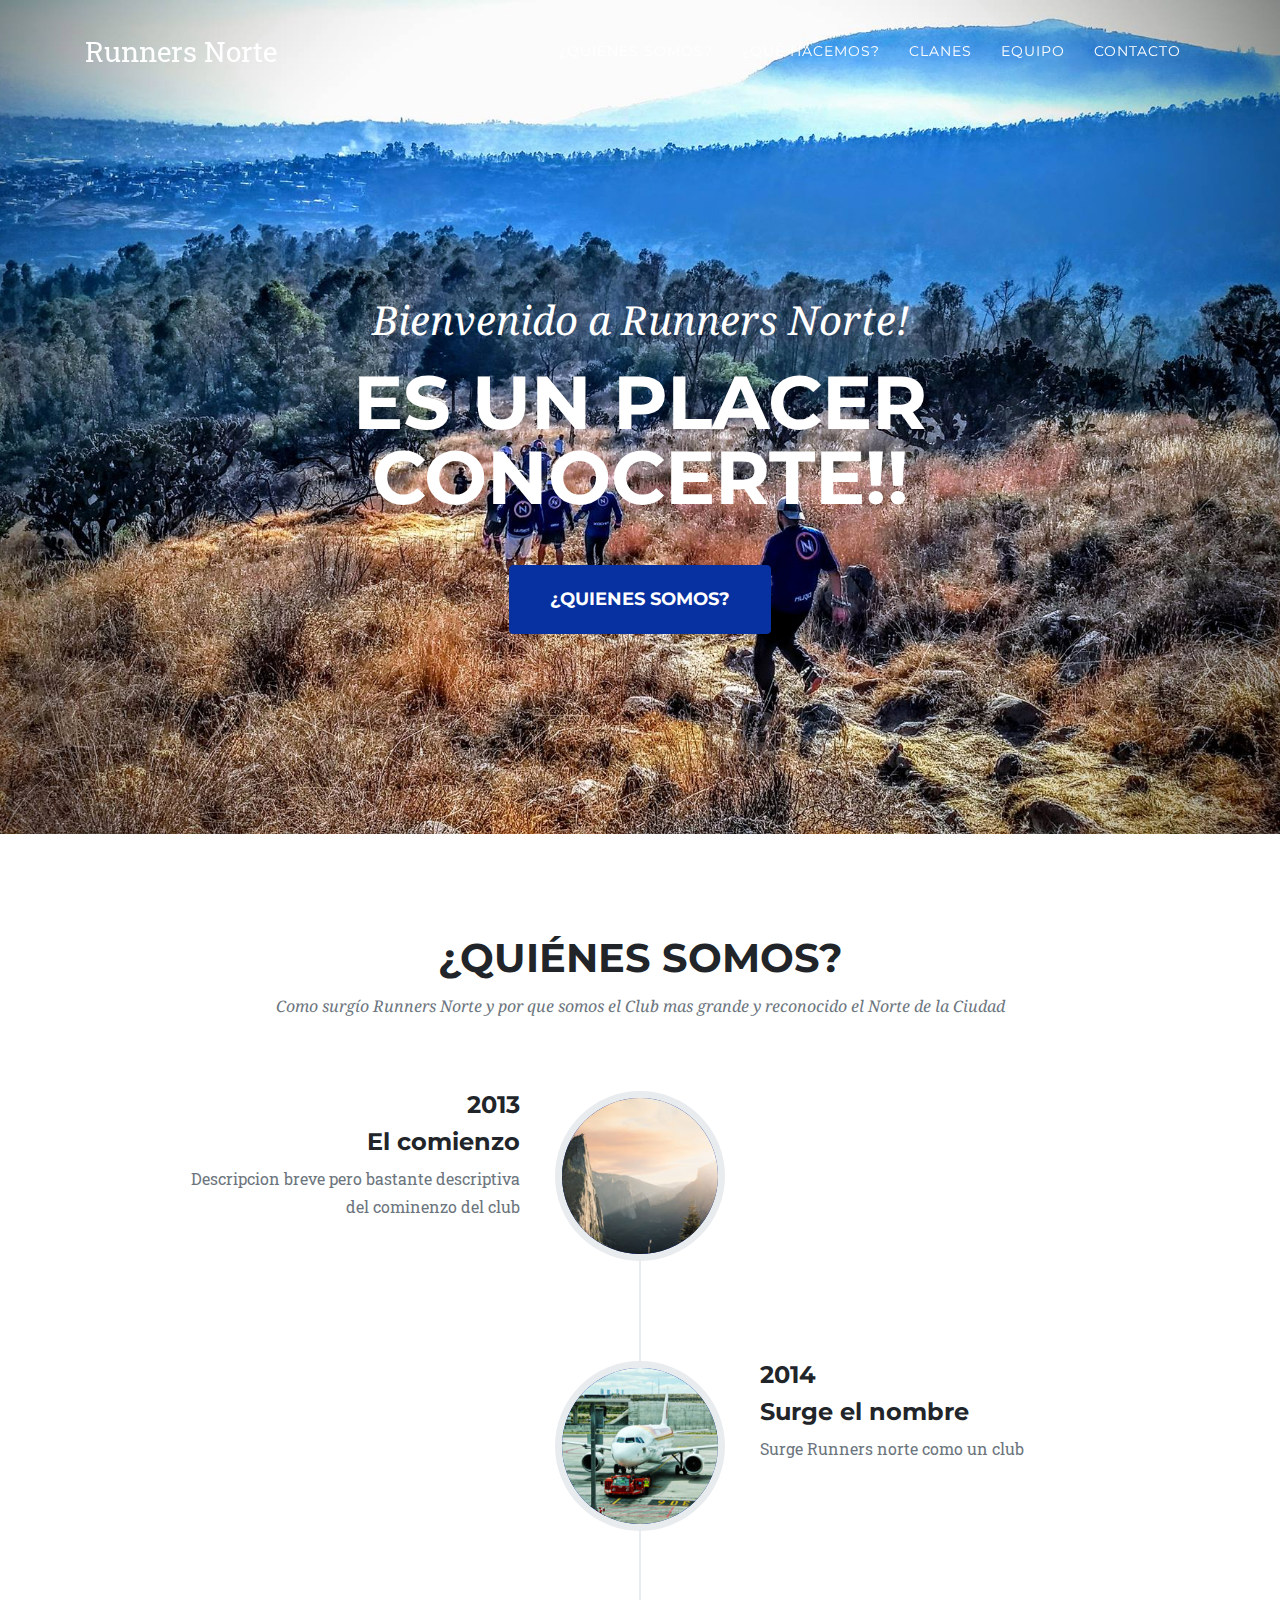
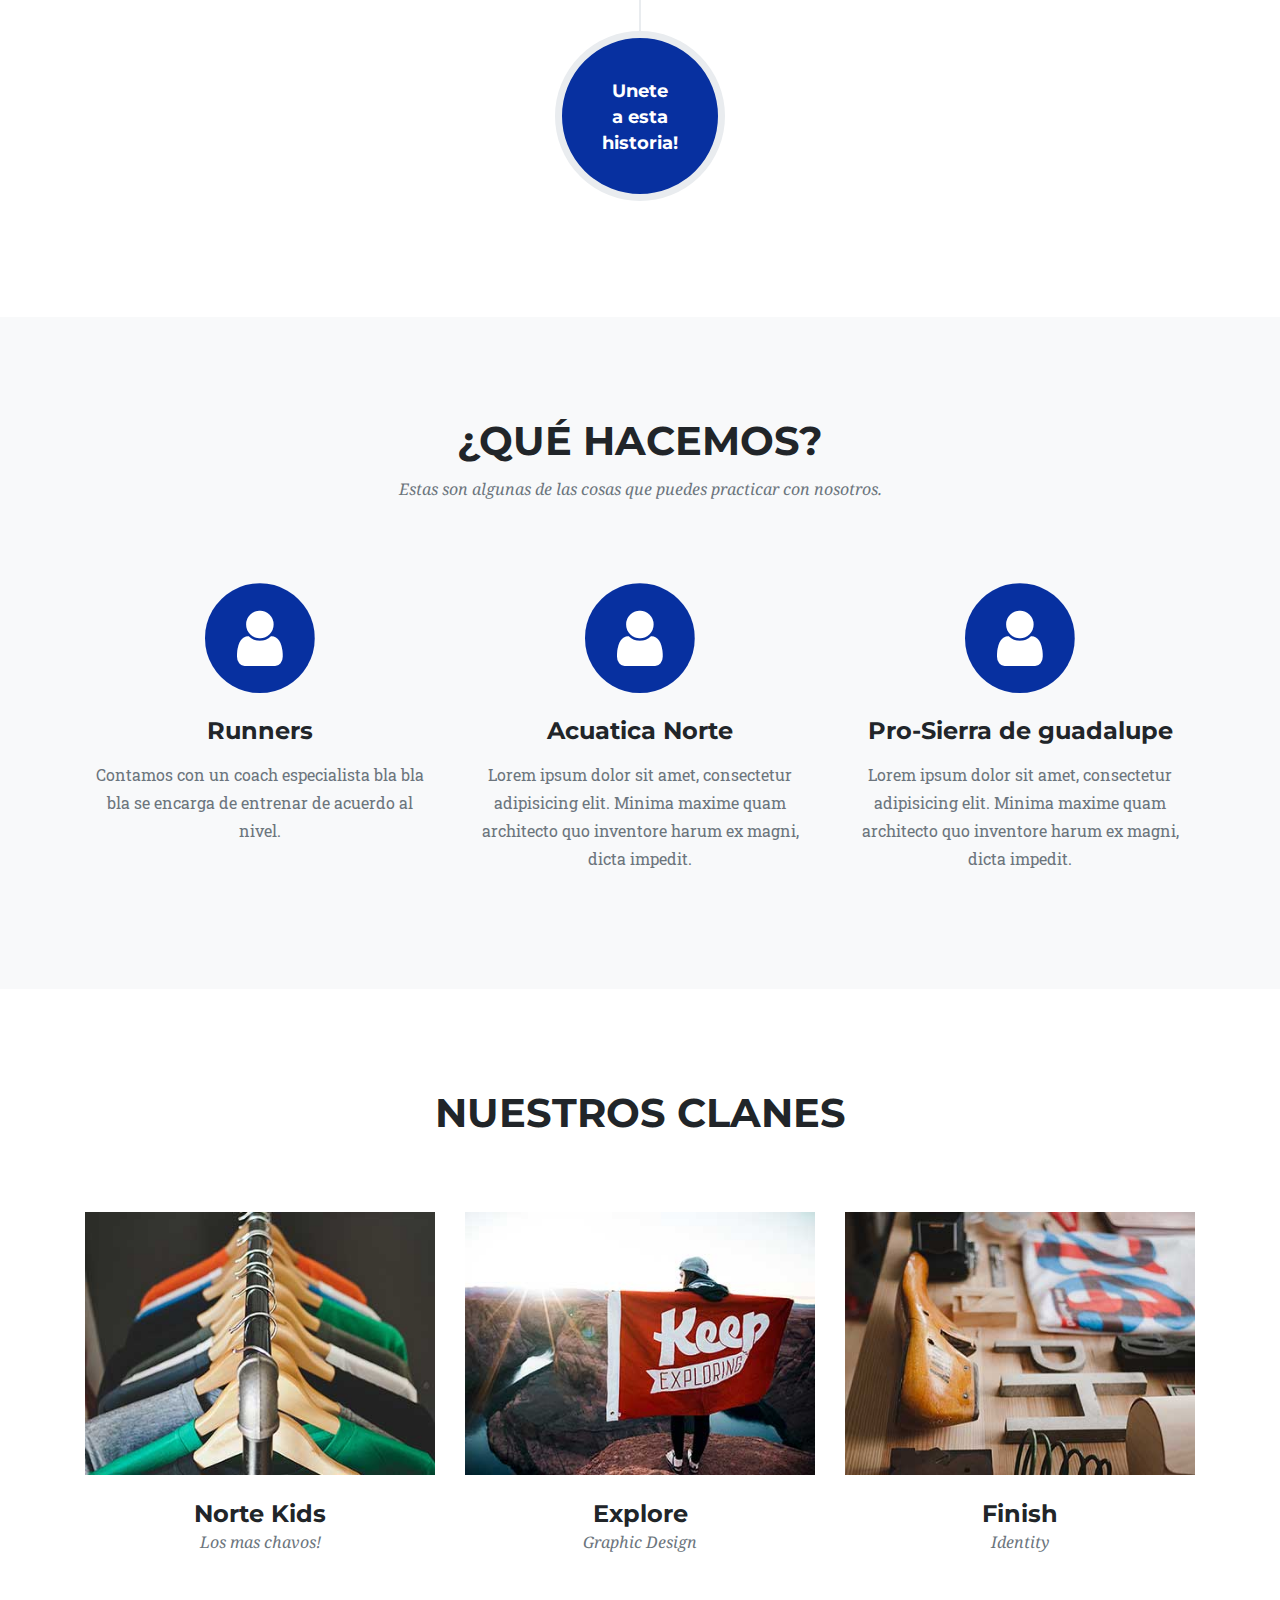
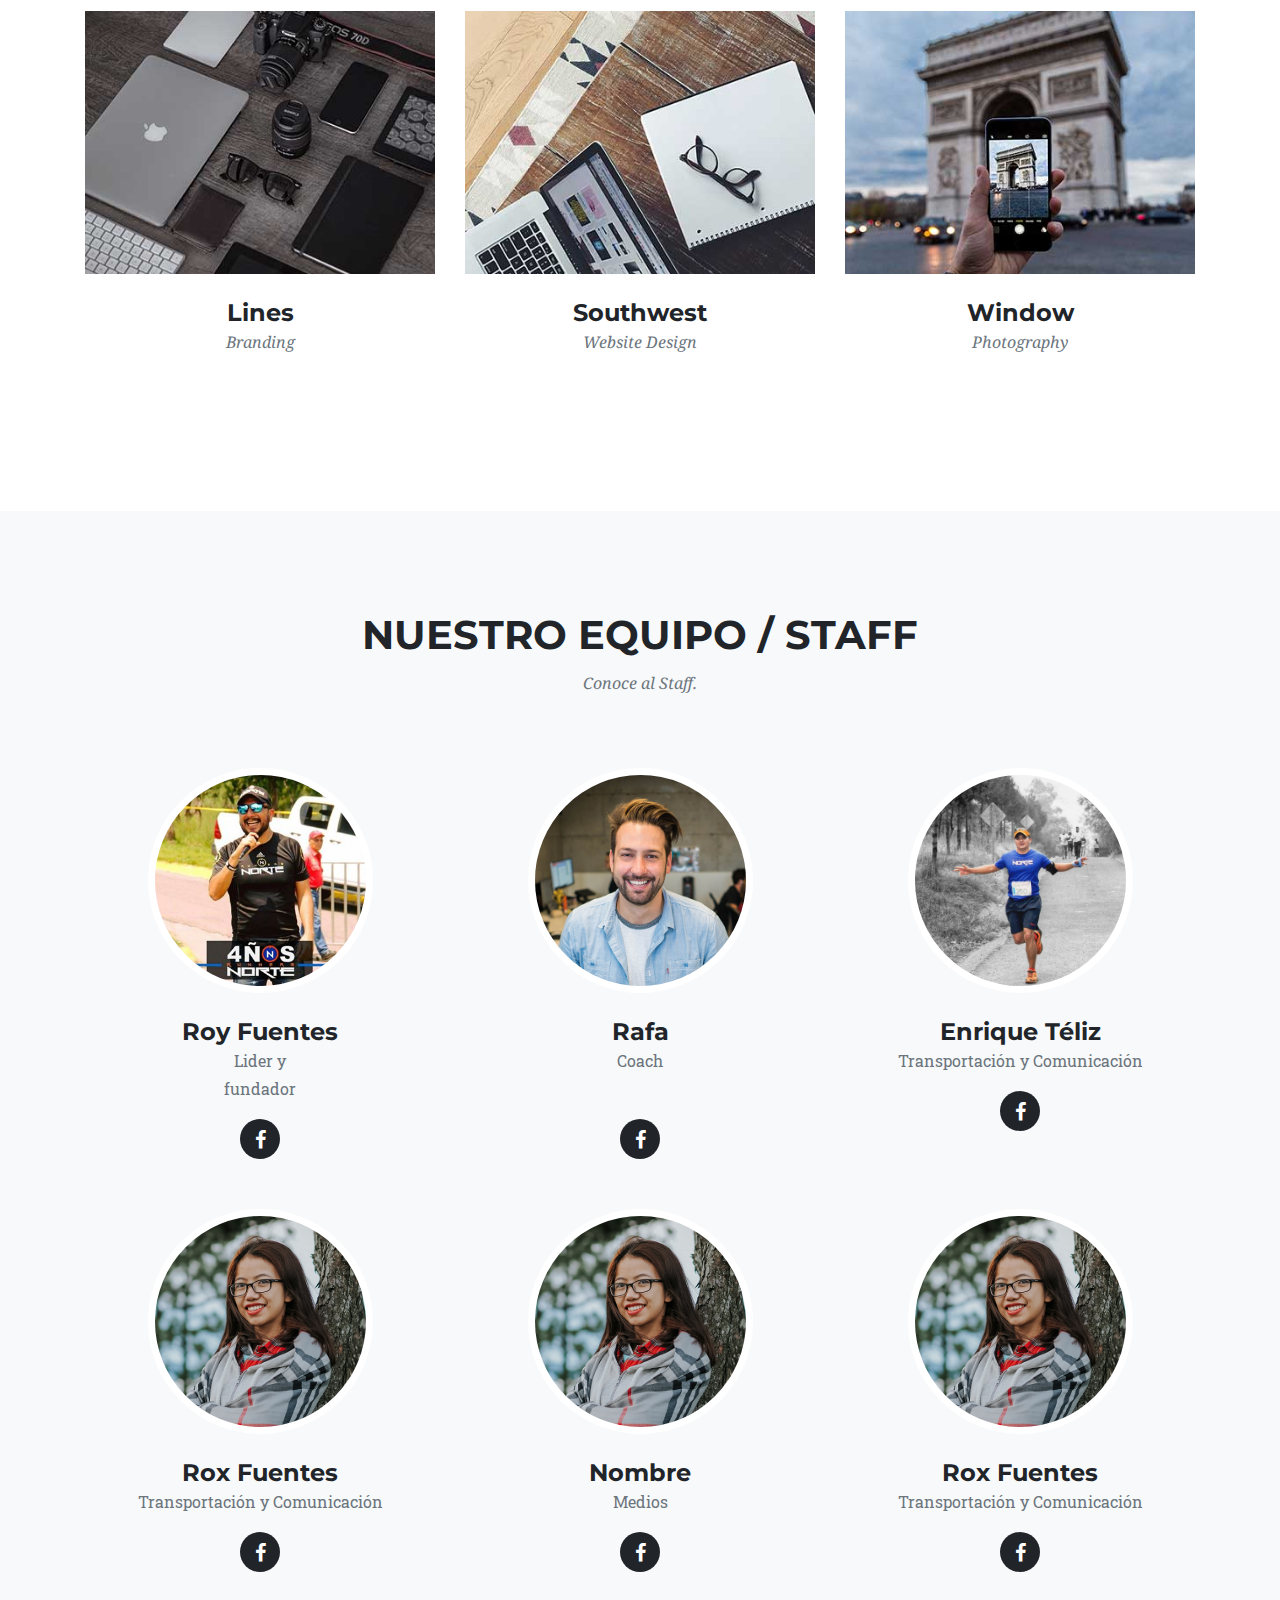
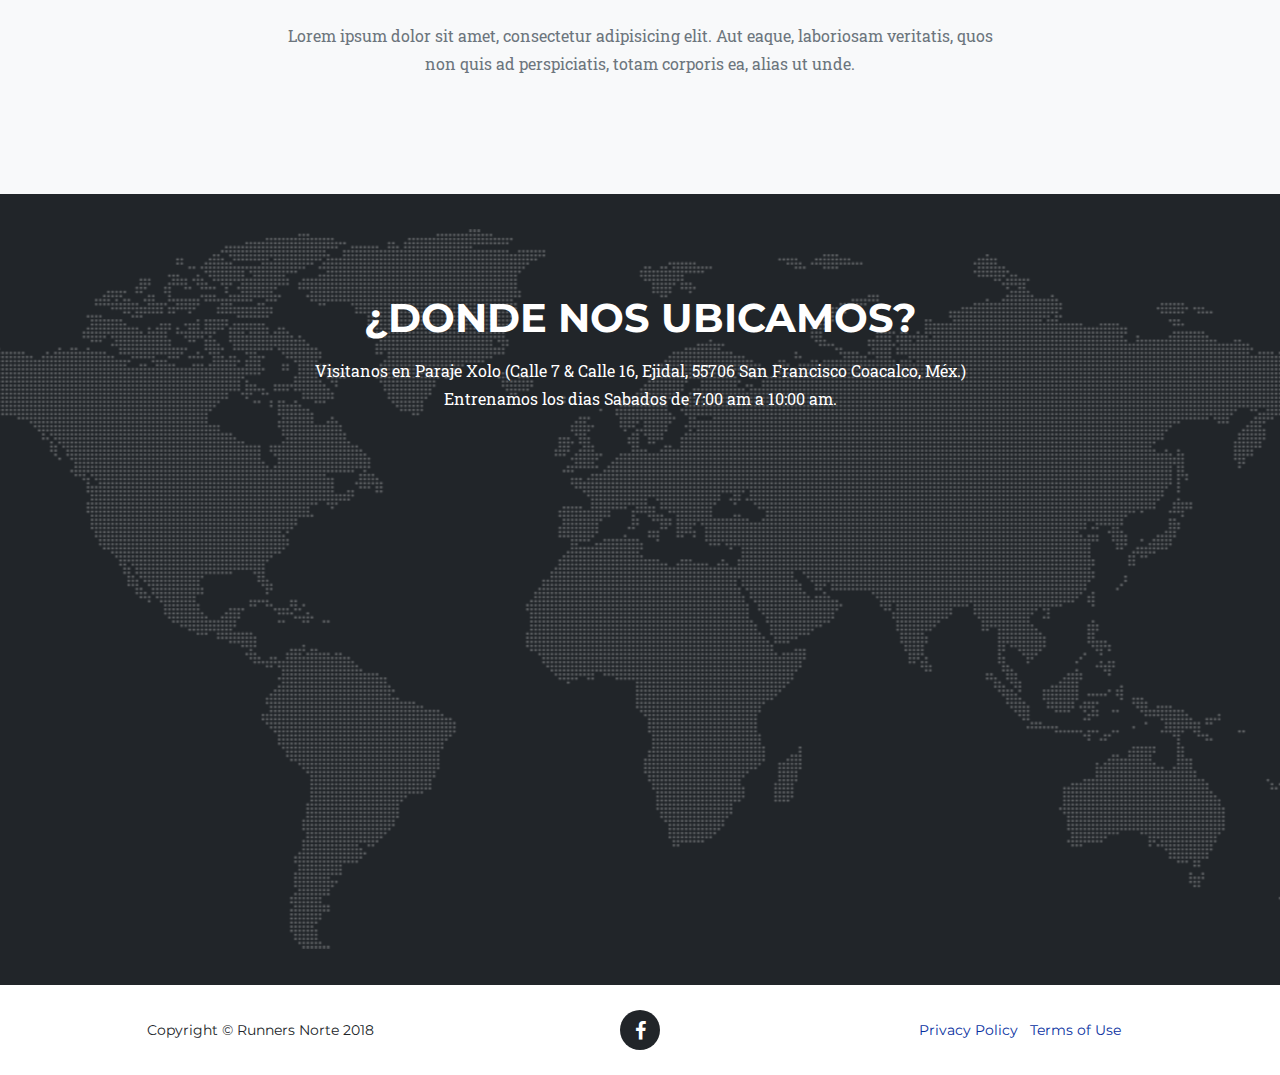
==== commit 111c66a2: "Es un placer conocerte" ====
--- a/index.html
+++ b/index.html
@@ -62,7 +62,7 @@
       <div class="container">
         <div class="intro-text">
           <div class="intro-lead-in">Bienvenido a Runners Norte!</div>
-          <div class="intro-heading text-uppercase">Es un placer conocerte</div>
+          <div class="intro-heading text-uppercase">Es un placer conocerte!!</div>
           <a class="btn btn-primary btn-xl text-uppercase js-scroll-trigger" href="#about">¿Quienes somos?</a>
         </div>
       </div>
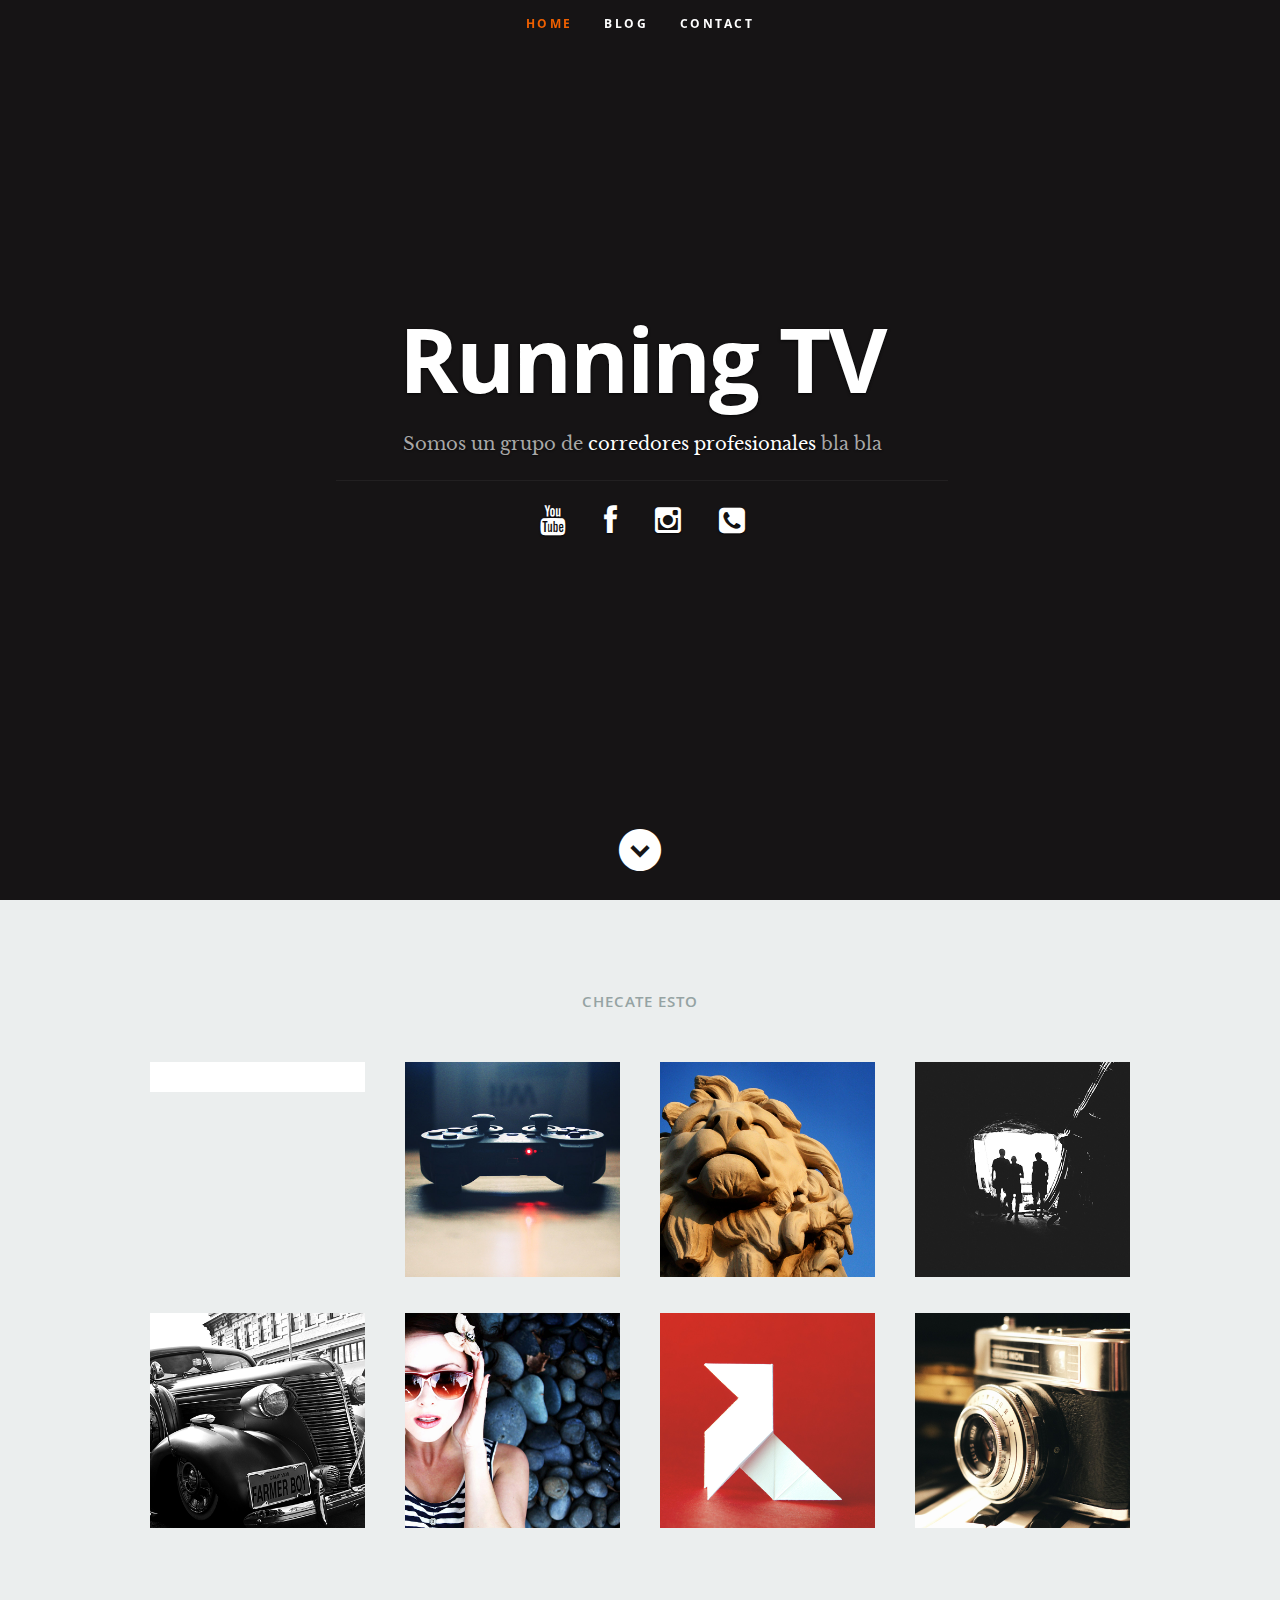
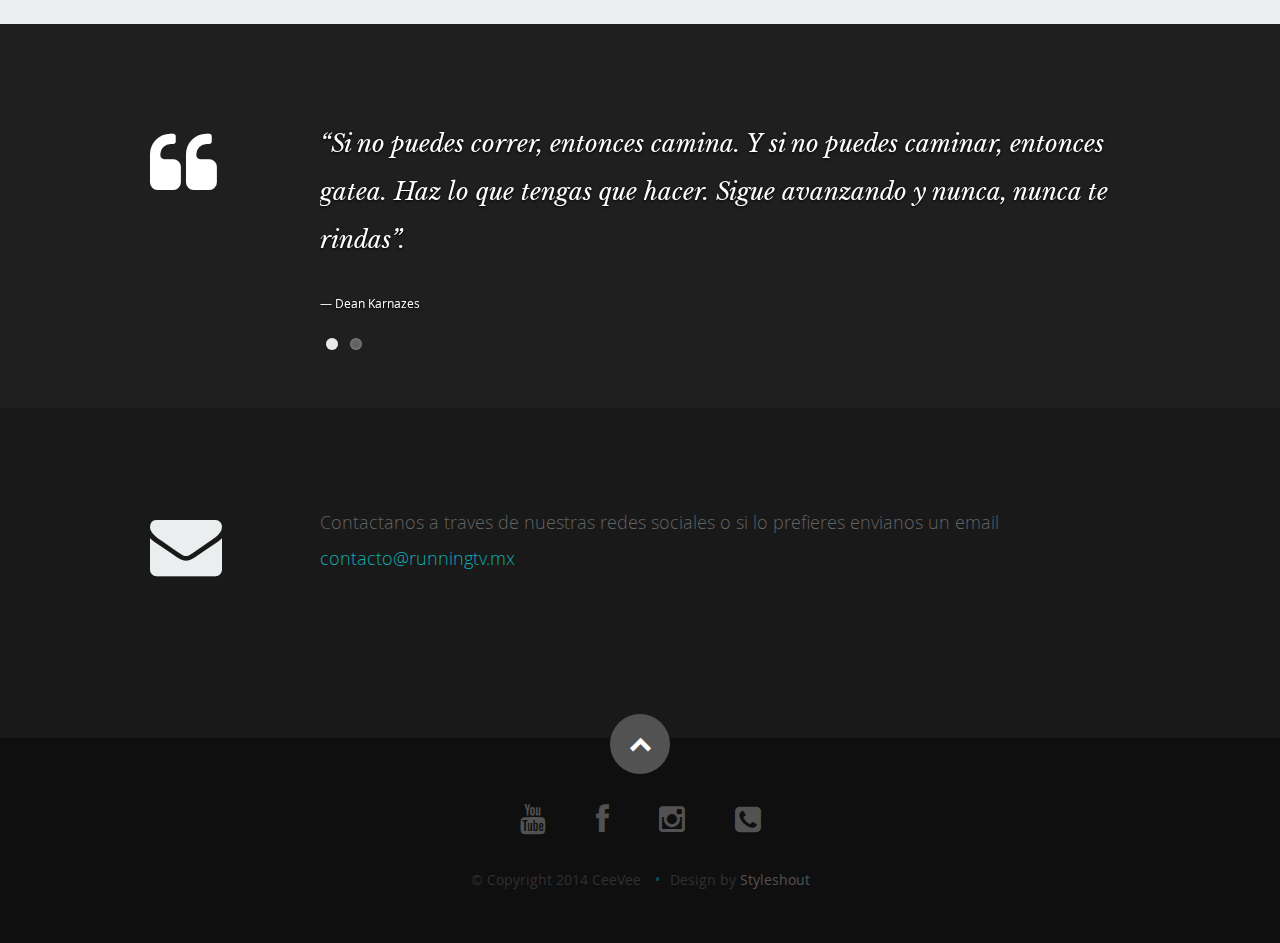
==== commit 1be50f5b: "runningtv" ====
--- a/index.html
+++ b/index.html
@@ -1,662 +1,491 @@
-<!DOCTYPE html>
-<html lang="en">
-
-  <head>
-
-    <meta charset="utf-8">
-    <meta name="viewport" content="width=device-width, initial-scale=1, shrink-to-fit=no">
-    <meta name="description" content="Runners Norte">
-    <meta name="author" content="RunnersNorte">
-
-    <title>Runners Norte</title>
-
-    <!-- Bootstrap core CSS -->
-    <link href="vendor/bootstrap/css/bootstrap.min.css" rel="stylesheet">
-
-    <!-- Custom fonts for this template -->
-    <link href="vendor/font-awesome/css/font-awesome.min.css" rel="stylesheet" type="text/css">
-    <link href="https://fonts.googleapis.com/css?family=Montserrat:400,700" rel="stylesheet" type="text/css">
-    <link href='https://fonts.googleapis.com/css?family=Kaushan+Script' rel='stylesheet' type='text/css'>
-    <link href='https://fonts.googleapis.com/css?family=Droid+Serif:400,700,400italic,700italic' rel='stylesheet' type='text/css'>
-    <link href='https://fonts.googleapis.com/css?family=Roboto+Slab:400,100,300,700' rel='stylesheet' type='text/css'>
-
-    <!-- Custom styles for this template -->
-    <link href="css/agency.min.css" rel="stylesheet">
-
-  </head>
-
-  <body id="page-top">
-
-    <!-- Navigation -->
-    <nav class="navbar navbar-expand-lg navbar-dark fixed-top" id="mainNav">
-      <div class="container">
-        <a class="navbar-brand js-scroll-trigger" href="#page-top">Runners Norte</a>
-        <button class="navbar-toggler navbar-toggler-right" type="button" data-toggle="collapse" data-target="#navbarResponsive" aria-controls="navbarResponsive" aria-expanded="false" aria-label="Toggle navigation">
-          Menu
-          <i class="fa fa-bars"></i>
-        </button>
-        <div class="collapse navbar-collapse" id="navbarResponsive">
-          <ul class="navbar-nav text-uppercase ml-auto">
-            <li class="nav-item">
-              <a class="nav-link js-scroll-trigger" href="#about">¿Quienes Somos?</a>
-            </li>
-            <li class="nav-item">
-              <a class="nav-link js-scroll-trigger" href="#services">¿Qué hacemos?</a>
-            </li>
-            <li class="nav-item">
-              <a class="nav-link js-scroll-trigger" href="#portfolio">CLANES</a>
-            </li>
-            <li class="nav-item">
-              <a class="nav-link js-scroll-trigger" href="#team">Equipo</a>
-            </li>
-            <li class="nav-item">
-              <a class="nav-link js-scroll-trigger" href="#contact">Contacto</a>
-            </li>
-          </ul>
-        </div>
-      </div>
-    </nav>
-
-    <!-- Header -->
-    <header class="masthead">
-      <div class="container">
-        <div class="intro-text">
-          <div class="intro-lead-in">Bienvenido a Runners Norte!</div>
-          <div class="intro-heading text-uppercase">Es un placer conocerte!!</div>
-          <a class="btn btn-primary btn-xl text-uppercase js-scroll-trigger" href="#about">¿Quienes somos?</a>
-        </div>
-      </div>
-    </header>
-    <!-- About -->
-    <section id="about">
-      <div class="container">
-        <div class="row">
-          <div class="col-lg-12 text-center">
-            <h2 class="section-heading text-uppercase">¿Quiénes Somos?</h2>
-            <h3 class="section-subheading text-muted">Como surgío Runners Norte y por que somos el Club mas grande y reconocido  el Norte de la Ciudad</h3>
-          </div>
-        </div>
-        <div class="row">
-          <div class="col-lg-12">
-            <ul class="timeline">
-              <li>
-                <div class="timeline-image">
-                  <img class="rounded-circle img-fluid" src="img/about/1.jpg" alt="">
-                </div>
-                <div class="timeline-panel">
-                  <div class="timeline-heading">
-                    <h4>2013</h4>
-                    <h4 class="subheading">El comienzo</h4>
-                  </div>
-                  <div class="timeline-body">
-                    <p class="text-muted">Descripcion breve pero bastante descriptiva del cominenzo del club</p>
-                  </div>
-                </div>
-              </li>
-              <li class="timeline-inverted">
-                <div class="timeline-image">
-                  <img class="rounded-circle img-fluid" src="img/about/2.jpg" alt="">
-                </div>
-                <div class="timeline-panel">
-                  <div class="timeline-heading">
-                    <h4>2014</h4>
-                    <h4 class="subheading">Surge el nombre</h4>
-                  </div>
-                  <div class="timeline-body">
-                    <p class="text-muted">Surge Runners norte como un club</p>
-                  </div>
-                </div>
-              </li>
-              <li class="timeline-inverted">
-                <div class="timeline-image">
-                  <h4>Unete
-                    <br> a esta
-                    <br>historia!</h4>
-                </div>
-              </li>
-            </ul>
-          </div>
-        </div>
-      </div>
-    </section>
-
-    <!-- Services -->
-    <section  class="bg-light" id="services">
-      <div class="container">
-        <div class="row">
-          <div class="col-lg-12 text-center">
-            <h2 class="section-heading text-uppercase">¿Qué hacemos?</h2>
-            <h3 class="section-subheading text-muted">Estas son algunas de las cosas que puedes practicar con nosotros.</h3>
-          </div>
-        </div>
-        <div class="row text-center">
-          <div class="col-md-4">
-            <span class="fa-stack fa-4x">
-              <i class="fa fa-circle fa-stack-2x text-primary"></i>
-              <i class="fa fa-user fa-stack-1x fa-inverse"></i>
-            </span>
-            <h4 class="service-heading">Runners</h4>
-            <p class="text-muted">Contamos con un coach especialista bla bla bla se encarga de entrenar de acuerdo al nivel.</p>
-          </div>
-          <div class="col-md-4">
-            <span class="fa-stack fa-4x">
-              <i class="fa fa-circle fa-stack-2x text-primary"></i>
-              <i class="fa fa-user fa-stack-1x fa-inverse"></i>
-            </span>
-            <h4 class="service-heading">Acuatica Norte</h4>
-            <p class="text-muted">Lorem ipsum dolor sit amet, consectetur adipisicing elit. Minima maxime quam architecto quo inventore harum ex magni, dicta impedit.</p>
-          </div>
-          <div class="col-md-4">
-            <span class="fa-stack fa-4x">
-              <i class="fa fa-circle fa-stack-2x text-primary"></i>
-              <i class="fa fa-user fa-stack-1x fa-inverse"></i>
-            </span>
-            <h4 class="service-heading">Pro-Sierra de guadalupe</h4>
-            <p class="text-muted">Lorem ipsum dolor sit amet, consectetur adipisicing elit. Minima maxime quam architecto quo inventore harum ex magni, dicta impedit.</p>
-          </div>
-        </div>
-      </div>
-    </section>
-
-    <!-- Portfolio Grid -->
-    <section id="portfolio">
-      <div class="container">
-        <div class="row">
-          <div class="col-lg-12 text-center">
-            <h2 class="section-heading text-uppercase">Nuestros Clanes</h2>
-            <h3 class="section-subheading text-muted"></h3>
-          </div>
-        </div>
-        <div class="row">
-          <div class="col-md-4 col-sm-6 portfolio-item">
-            <a class="portfolio-link" data-toggle="modal" href="#portfolioModal1">
-              <div class="portfolio-hover">
-                <div class="portfolio-hover-content">
-                  <i class="fa fa-plus fa-3x"></i>
-                </div>
-              </div>
-              <img class="img-fluid" src="img/portfolio/01-thumbnail.jpg" alt="">
-            </a>
-            <div class="portfolio-caption">
-              <h4>Norte Kids</h4>
-              <p class="text-muted">Los mas chavos!</p>
-            </div>
-          </div>
-          <div class="col-md-4 col-sm-6 portfolio-item">
-            <a class="portfolio-link" data-toggle="modal" href="#portfolioModal2">
-              <div class="portfolio-hover">
-                <div class="portfolio-hover-content">
-                  <i class="fa fa-plus fa-3x"></i>
-                </div>
-              </div>
-              <img class="img-fluid" src="img/portfolio/02-thumbnail.jpg" alt="">
-            </a>
-            <div class="portfolio-caption">
-              <h4>Explore</h4>
-              <p class="text-muted">Graphic Design</p>
-            </div>
-          </div>
-          <div class="col-md-4 col-sm-6 portfolio-item">
-            <a class="portfolio-link" data-toggle="modal" href="#portfolioModal3">
-              <div class="portfolio-hover">
-                <div class="portfolio-hover-content">
-                  <i class="fa fa-plus fa-3x"></i>
-                </div>
-              </div>
-              <img class="img-fluid" src="img/portfolio/03-thumbnail.jpg" alt="">
-            </a>
-            <div class="portfolio-caption">
-              <h4>Finish</h4>
-              <p class="text-muted">Identity</p>
-            </div>
-          </div>
-          <div class="col-md-4 col-sm-6 portfolio-item">
-            <a class="portfolio-link" data-toggle="modal" href="#portfolioModal4">
-              <div class="portfolio-hover">
-                <div class="portfolio-hover-content">
-                  <i class="fa fa-plus fa-3x"></i>
-                </div>
-              </div>
-              <img class="img-fluid" src="img/portfolio/04-thumbnail.jpg" alt="">
-            </a>
-            <div class="portfolio-caption">
-              <h4>Lines</h4>
-              <p class="text-muted">Branding</p>
-            </div>
-          </div>
-          <div class="col-md-4 col-sm-6 portfolio-item">
-            <a class="portfolio-link" data-toggle="modal" href="#portfolioModal5">
-              <div class="portfolio-hover">
-                <div class="portfolio-hover-content">
-                  <i class="fa fa-plus fa-3x"></i>
-                </div>
-              </div>
-              <img class="img-fluid" src="img/portfolio/05-thumbnail.jpg" alt="">
-            </a>
-            <div class="portfolio-caption">
-              <h4>Southwest</h4>
-              <p class="text-muted">Website Design</p>
-            </div>
-          </div>
-          <div class="col-md-4 col-sm-6 portfolio-item">
-            <a class="portfolio-link" data-toggle="modal" href="#portfolioModal6">
-              <div class="portfolio-hover">
-                <div class="portfolio-hover-content">
-                  <i class="fa fa-plus fa-3x"></i>
-                </div>
-              </div>
-              <img class="img-fluid" src="img/portfolio/06-thumbnail.jpg" alt="">
-            </a>
-            <div class="portfolio-caption">
-              <h4>Window</h4>
-              <p class="text-muted">Photography</p>
-            </div>
-          </div>
-        </div>
-      </div>
-    </section>
-
-    <!-- Team -->
-    <section class="bg-light" id="team">
-      <div class="container">
-        <div class="row">
-          <div class="col-lg-12 text-center">
-            <h2 class="section-heading text-uppercase">Nuestro Equipo / Staff</h2>
-            <h3 class="section-subheading text-muted">Conoce al Staff.</h3>
-          </div>
-        </div>
-        <div class="row">
-          <div class="col-sm-4">
-            <div class="team-member">
-              <img class="mx-auto rounded-circle" src="img/team/roy.jpg" alt="">
-              <h4>Roy Fuentes</h4>
-              <p class="text-muted">Lider y <br>fundador</p>
-              <ul class="list-inline social-buttons">
-                <li class="list-inline-item">
-                  <a href="https://www.facebook.com/roy.fuentes" target="_blank">
-                    <i class="fa fa-facebook"></i>
-                  </a>
-                </li>
-              </ul>
-            </div>
-          </div>
-            <div class="col-sm-4">
-                <div class="team-member">
-                    <img class="mx-auto rounded-circle" src="img/team/2.jpg" alt="">
-                    <h4>Rafa</h4>
-                    <p class="text-muted">Coach<br>&nbsp;</p>
-                    <ul class="list-inline social-buttons">
-                        <li class="list-inline-item">
-                            <a href="https://www.facebook.com/roy.fuentes" target="_blank">
-                                <i class="fa fa-facebook"></i>
-                            </a>
-                        </li>
-                    </ul>
-                </div>
-            </div>
-          <div class="col-sm-4">
-            <div class="team-member">
-              <img class="mx-auto rounded-circle" src="img/team/quique.jpg" alt="">
-              <h4>Enrique Téliz</h4>
-              <p class="text-muted">Transportación y Comunicación</p>
-              <ul class="list-inline social-buttons">
-                <li class="list-inline-item">
-                  <a href="https://www.facebook.com/enrique.teliz.3" target="_blank">
-                    <i class="fa fa-facebook"></i>
-                  </a>
-                </li>
-              </ul>
-            </div>
-          </div>
-          <div class="col-sm-4">
-            <div class="team-member">
-              <img class="mx-auto rounded-circle" src="img/team/3.jpg" alt="">
-              <h4>Rox Fuentes</h4>
-                <p class="text-muted">Transportación y Comunicación</p>
-              <ul class="list-inline social-buttons">
-                  <li class="list-inline-item">
-                      <a href="#">
-                          <i class="fa fa-facebook"></i>
-                      </a>
-                  </li>
-              </ul>
-            </div>
-          </div>
-            <div class="col-sm-4">
-                <div class="team-member">
-                    <img class="mx-auto rounded-circle" src="img/team/3.jpg" alt="">
-                    <h4>Nombre</h4>
-                    <p class="text-muted">Medios</p>
-                    <ul class="list-inline social-buttons">
-                        <li class="list-inline-item">
-                            <a href="#">
-                                <i class="fa fa-facebook"></i>
-                            </a>
-                        </li>
-                    </ul>
-                </div>
-            </div>
-            <div class="col-sm-4">
-                <div class="team-member">
-                    <img class="mx-auto rounded-circle" src="img/team/3.jpg" alt="">
-                    <h4>Rox Fuentes</h4>
-                    <p class="text-muted">Transportación y Comunicación</p>
-                    <ul class="list-inline social-buttons">
-                        <li class="list-inline-item">
-                            <a href="#">
-                                <i class="fa fa-facebook"></i>
-                            </a>
-                        </li>
-                    </ul>
-                </div>
-            </div>
-        </div>
-        <div class="row">
-          <div class="col-lg-8 mx-auto text-center">
-            <p class="large text-muted">Lorem ipsum dolor sit amet, consectetur adipisicing elit. Aut eaque, laboriosam veritatis, quos non quis ad perspiciatis, totam corporis ea, alias ut unde.</p>
-          </div>
-        </div>
-      </div>
-    </section>
-
-
-    <!-- Contact -->
-    <section id="contact">
-      <div class="container">
-        <div class="row">
-          <div class="col-lg-12 text-center">
-            <h2 class="section-heading text-uppercase">¿Donde nos ubicamos?</h2>
-            <p class="section-subheading contact-text">Visitanos en Paraje Xolo (Calle 7 & Calle 16, Ejidal, 55706 San Francisco Coacalco, Méx.) <br>Entrenamos los dias Sabados de 7:00 am a 10:00 am.</p>
-              <iframe src="https://www.google.com/maps/embed?pb=!1m18!1m12!1m3!1d843.822846740187!2d-99.1146023856193!3d19.622064167640673!2m3!1f0!2f0!3f0!3m2!1i1024!2i768!4f13.1!3m3!1m2!1s0x85d1f6a791d35011%3A0x7eba9c8754cfb9cf!2sParaje+Xolo+Parque+Estatal+Sierra+de+Guadalupe!5e0!3m2!1ses-419!2smx!4v1517255173656" width="100%" height="450" frameborder="0" style="border:0" allowfullscreen></iframe>          </div>
-        </div>
-        <!--<div class="row">-->
-          <!--<div class="col-lg-12">-->
-            <!--<form id="contactForm" name="sentMessage" novalidate>-->
-              <!--<div class="row">-->
-                <!--<div class="col-md-6">-->
-                  <!--<div class="form-group">-->
-                    <!--<input class="form-control" id="name" type="text" placeholder="Nombre *" required data-validation-required-message="Por favor escribe tu nombre">-->
-                    <!--<p class="help-block text-danger"></p>-->
-                  <!--</div>-->
-                  <!--<div class="form-group">-->
-                    <!--<input class="form-control" id="email" type="email" placeholder="Email *" required data-validation-required-message="Por favor escribe tu Email.">-->
-                    <!--<p class="help-block text-danger"></p>-->
-                  <!--</div>-->
-                  <!--<div class="form-group">-->
-                    <!--<input class="form-control" id="phone" type="tel" placeholder="Telefono">-->
-                    <!--<p class="help-block text-danger"></p>-->
-                  <!--</div>-->
-                <!--</div>-->
-                <!--<div class="col-md-6">-->
-                  <!--<div class="form-group">-->
-                    <!--<textarea class="form-control" id="message" placeholder="Mensaje *" required data-validation-required-message="Por favor escribe un mensaje"></textarea>-->
-                    <!--<p class="help-block text-danger"></p>-->
-                  <!--</div>-->
-                <!--</div>-->
-                <!--<div class="clearfix"></div>-->
-                <!--<div class="col-lg-12 text-center">-->
-                  <!--<div id="success"></div>-->
-                  <!--<button id="sendMessageButton" class="btn btn-primary btn-xl text-uppercase" type="submit">Enviar mensaje</button>-->
-                <!--</div>-->
-              <!--</div>-->
-            <!--</form>-->
-          <!--</div>-->
-        <!--</div>-->
-
-    </section>
-
-    <!-- Footer -->
-    <footer>
-      <div class="container">
-        <div class="row">
-          <div class="col-md-4">
-            <span class="copyright">Copyright &copy; Runners Norte 2018</span>
-          </div>
-          <div class="col-md-4">
-            <ul class="list-inline social-buttons">
-              <li class="list-inline-item">
-                <a href="https://www.facebook.com/runnersnorte/" target="_blank">
-                  <i class="fa fa-facebook"></i>
-                </a>
-              </li>
-            </ul>
-          </div>
-          <div class="col-md-4">
-            <ul class="list-inline quicklinks">
-              <li class="list-inline-item">
-                <a href="#">Privacy Policy</a>
-              </li>
-              <li class="list-inline-item">
-                <a href="#">Terms of Use</a>
-              </li>
-            </ul>
-          </div>
-        </div>
-      </div>
-    </footer>
-
-    <!-- Portfolio Modals -->
-
-    <!-- Modal 1 -->
-    <div class="portfolio-modal modal fade" id="portfolioModal1" tabindex="-1" role="dialog" aria-hidden="true">
-      <div class="modal-dialog">
-        <div class="modal-content">
-          <div class="close-modal" data-dismiss="modal">
-            <div class="lr">
-              <div class="rl"></div>
-            </div>
-          </div>
-          <div class="container">
-            <div class="row">
-              <div class="col-lg-8 mx-auto">
-                <div class="modal-body">
-                  <!-- Project Details Go Here -->
-                  <h2 class="text-uppercase">Norte Kids</h2>
-                  <p class="item-intro text-muted">Los mas chavos.</p>
-                  <img class="img-fluid d-block mx-auto" src="img/portfolio/nortekids.jpg" alt="">
-                  <p>Use this area to describe your project. Lorem ipsum dolor sit amet, consectetur adipisicing elit. Est blanditiis dolorem culpa incidunt minus dignissimos deserunt repellat aperiam quasi sunt officia expedita beatae cupiditate, maiores repudiandae, nostrum, reiciendis facere nemo!</p>
-                  <p>Requisitos minimos para pertenecer a este clan</p>
-                  <ul class="list-inline">
-                    <li>Edad minima: 6 años</li>
-                    <li>Paso promedio: 7 min x km</li>
-
-                  </ul>
-                  <button class="btn btn-primary" data-dismiss="modal" type="button">
-                    <i class="fa fa-times"></i>
-                    Cerrar</button>
-                </div>
-              </div>
-            </div>
-          </div>
-        </div>
-      </div>
-    </div>
-
-    <!-- Modal 2 -->
-    <div class="portfolio-modal modal fade" id="portfolioModal2" tabindex="-1" role="dialog" aria-hidden="true">
-      <div class="modal-dialog">
-        <div class="modal-content">
-          <div class="close-modal" data-dismiss="modal">
-            <div class="lr">
-              <div class="rl"></div>
-            </div>
-          </div>
-          <div class="container">
-            <div class="row">
-              <div class="col-lg-8 mx-auto">
-                <div class="modal-body">
-                  <!-- Project Details Go Here -->
-                  <h2 class="text-uppercase">Norte Kids</h2>
-                  <p class="item-intro text-muted">Los mas chavos</p>
-                  <img class="img-fluid d-block mx-auto" src="img/portfolio/02-full.jpg" alt="">
-                  <p>Este es el clan mas pequeño, son uns guerreros bla bla bla</p>
-                    <p>Este es el clan mas pequeño, son uns guerreros bla bla bla</p>
-                    <ul class="list-inline">
-                    <li>Date: January 2017</li>
-                    <li>Client: Explore</li>
-                    <li>Category: Graphic Design</li>
-                  </ul>
-                  <button class="btn btn-primary" data-dismiss="modal" type="button">
-                    <i class="fa fa-times"></i>
-                    Close Project</button>
-                </div>
-              </div>
-            </div>
-          </div>
-        </div>
-      </div>
-    </div>
-
-    <!-- Modal 3 -->
-    <div class="portfolio-modal modal fade" id="portfolioModal3" tabindex="-1" role="dialog" aria-hidden="true">
-      <div class="modal-dialog">
-        <div class="modal-content">
-          <div class="close-modal" data-dismiss="modal">
-            <div class="lr">
-              <div class="rl"></div>
-            </div>
-          </div>
-          <div class="container">
-            <div class="row">
-              <div class="col-lg-8 mx-auto">
-                <div class="modal-body">
-                  <!-- Project Details Go Here -->
-                  <h2 class="text-uppercase">Project Name</h2>
-                  <p class="item-intro text-muted">Lorem ipsum dolor sit amet consectetur.</p>
-                  <img class="img-fluid d-block mx-auto" src="img/portfolio/03-full.jpg" alt="">
-                  <p>Use this area to describe your project. Lorem ipsum dolor sit amet, consectetur adipisicing elit. Est blanditiis dolorem culpa incidunt minus dignissimos deserunt repellat aperiam quasi sunt officia expedita beatae cupiditate, maiores repudiandae, nostrum, reiciendis facere nemo!</p>
-                  <ul class="list-inline">
-                    <li>Date: January 2017</li>
-                    <li>Client: Finish</li>
-                    <li>Category: Identity</li>
-                  </ul>
-                  <button class="btn btn-primary" data-dismiss="modal" type="button">
-                    <i class="fa fa-times"></i>
-                    Close Project</button>
-                </div>
-              </div>
-            </div>
-          </div>
-        </div>
-      </div>
-    </div>
-
-    <!-- Modal 4 -->
-    <div class="portfolio-modal modal fade" id="portfolioModal4" tabindex="-1" role="dialog" aria-hidden="true">
-      <div class="modal-dialog">
-        <div class="modal-content">
-          <div class="close-modal" data-dismiss="modal">
-            <div class="lr">
-              <div class="rl"></div>
-            </div>
-          </div>
-          <div class="container">
-            <div class="row">
-              <div class="col-lg-8 mx-auto">
-                <div class="modal-body">
-                  <!-- Project Details Go Here -->
-                  <h2 class="text-uppercase">Project Name</h2>
-                  <p class="item-intro text-muted">Lorem ipsum dolor sit amet consectetur.</p>
-                  <img class="img-fluid d-block mx-auto" src="img/portfolio/04-full.jpg" alt="">
-                  <p>Use this area to describe your project. Lorem ipsum dolor sit amet, consectetur adipisicing elit. Est blanditiis dolorem culpa incidunt minus dignissimos deserunt repellat aperiam quasi sunt officia expedita beatae cupiditate, maiores repudiandae, nostrum, reiciendis facere nemo!</p>
-                  <ul class="list-inline">
-                    <li>Date: January 2017</li>
-                    <li>Client: Lines</li>
-                    <li>Category: Branding</li>
-                  </ul>
-                  <button class="btn btn-primary" data-dismiss="modal" type="button">
-                    <i class="fa fa-times"></i>
-                    Close Project</button>
-                </div>
-              </div>
-            </div>
-          </div>
-        </div>
-      </div>
-    </div>
-
-    <!-- Modal 5 -->
-    <div class="portfolio-modal modal fade" id="portfolioModal5" tabindex="-1" role="dialog" aria-hidden="true">
-      <div class="modal-dialog">
-        <div class="modal-content">
-          <div class="close-modal" data-dismiss="modal">
-            <div class="lr">
-              <div class="rl"></div>
-            </div>
-          </div>
-          <div class="container">
-            <div class="row">
-              <div class="col-lg-8 mx-auto">
-                <div class="modal-body">
-                  <!-- Project Details Go Here -->
-                  <h2 class="text-uppercase">Project Name</h2>
-                  <p class="item-intro text-muted">Lorem ipsum dolor sit amet consectetur.</p>
-                  <img class="img-fluid d-block mx-auto" src="img/portfolio/05-full.jpg" alt="">
-                  <p>Use this area to describe your project. Lorem ipsum dolor sit amet, consectetur adipisicing elit. Est blanditiis dolorem culpa incidunt minus dignissimos deserunt repellat aperiam quasi sunt officia expedita beatae cupiditate, maiores repudiandae, nostrum, reiciendis facere nemo!</p>
-                  <ul class="list-inline">
-                    <li>Date: January 2017</li>
-                    <li>Client: Southwest</li>
-                    <li>Category: Website Design</li>
-                  </ul>
-                  <button class="btn btn-primary" data-dismiss="modal" type="button">
-                    <i class="fa fa-times"></i>
-                    Close Project</button>
-                </div>
-              </div>
-            </div>
-          </div>
-        </div>
-      </div>
-    </div>
-
-    <!-- Modal 6 -->
-    <div class="portfolio-modal modal fade" id="portfolioModal6" tabindex="-1" role="dialog" aria-hidden="true">
-      <div class="modal-dialog">
-        <div class="modal-content">
-          <div class="close-modal" data-dismiss="modal">
-            <div class="lr">
-              <div class="rl"></div>
-            </div>
-          </div>
-          <div class="container">
-            <div class="row">
-              <div class="col-lg-8 mx-auto">
-                <div class="modal-body">
-                  <!-- Project Details Go Here -->
-                  <h2 class="text-uppercase">Project Name</h2>
-                  <p class="item-intro text-muted">Lorem ipsum dolor sit amet consectetur.</p>
-                  <img class="img-fluid d-block mx-auto" src="img/portfolio/06-full.jpg" alt="">
-                  <p>Use this area to describe your project. Lorem ipsum dolor sit amet, consectetur adipisicing elit. Est blanditiis dolorem culpa incidunt minus dignissimos deserunt repellat aperiam quasi sunt officia expedita beatae cupiditate, maiores repudiandae, nostrum, reiciendis facere nemo!</p>
-                  <ul class="list-inline">
-                    <li>Date: January 2017</li>
-                    <li>Client: Window</li>
-                    <li>Category: Photography</li>
-                  </ul>
-                  <button class="btn btn-primary" data-dismiss="modal" type="button">
-                    <i class="fa fa-times"></i>
-                    Close Project</button>
-                </div>
-              </div>
-            </div>
-          </div>
-        </div>
-      </div>
-    </div>
-
-    <!-- Bootstrap core JavaScript -->
-    <script src="vendor/jquery/jquery.min.js"></script>
-    <script src="vendor/bootstrap/js/bootstrap.bundle.min.js"></script>
-
-    <!-- Plugin JavaScript -->
-    <script src="vendor/jquery-easing/jquery.easing.min.js"></script>
-
-    <!-- Contact form JavaScript -->
-    <script src="js/jqBootstrapValidation.js"></script>
-    <script src="js/contact_me.js"></script>
-
-    <!-- Custom scripts for this template -->
-    <script src="js/agency.min.js"></script>
-
-  </body>
-
-</html>
+<!DOCTYPE html>
+<!--[if lt IE 8 ]><html class="no-js ie ie7" lang="en"> <![endif]-->
+<!--[if IE 8 ]><html class="no-js ie ie8" lang="en"> <![endif]-->
+<!--[if (gte IE 8)|!(IE)]><!--><html class="no-js" lang="en"> <!--<![endif]-->
+<head>
+
+   <!--- Basic Page Needs
+   ================================================== -->
+   <meta charset="utf-8">
+	<title>Running TV</title>
+	<meta name="description" content="">
+	<meta name="author" content="">
+
+   <!-- Mobile Specific Metas
+   ================================================== -->
+	<meta name="viewport" content="width=device-width, initial-scale=1, maximum-scale=1">
+
+	<!-- CSS
+    ================================================== -->
+   <link rel="stylesheet" href="css/default.css">
+	<link rel="stylesheet" href="css/layout.css">
+   <link rel="stylesheet" href="css/media-queries.css">
+   <link rel="stylesheet" href="css/magnific-popup.css">
+
+   <!-- Script
+   ================================================== -->
+	<script src="js/modernizr.js"></script>
+
+   <!-- Favicons
+	================================================== -->
+	<link rel="shortcut icon" href="favicon.png" >
+
+</head>
+
+<body>
+
+   <!-- Header
+   ================================================== -->
+   <header id="home">
+
+      <nav id="nav-wrap">
+
+         <a class="mobile-btn" href="#nav-wrap" title="Show navigation">Show navigation</a>
+	      <a class="mobile-btn" href="#" title="Hide navigation">Hide navigation</a>
+
+         <ul id="nav" class="nav">
+            <li class="current"><a class="smoothscroll" href="#home">Home</a></li>
+            <li><a class="smoothscroll" href="#posts">blog</a></li>
+            <li><a class="smoothscroll" href="#contact">Contact</a></li>
+         </ul> <!-- end #nav -->
+
+      </nav> <!-- end #nav-wrap -->
+
+      <div class="row banner">
+         <div class="banner-text">
+            <h1 class="responsive-headline">Running TV</h1>
+            <h3>Somos un grupo de <span>corredores profesionales</span> bla bla</h3>
+            <hr />
+            <ul class="social">
+               <li><a href="https://www.youtube.com/channel/UCzm6FjsztTMF_yOaiCJvMbQ"><i class="fa fa-youtube"></i></a></li>
+               <li><a href="https://www.facebook.com/runningtv.mx"><i class="fa fa-facebook"></i></a></li>
+               <li><a href="https://www.instagram.com/runningtv.mx"><i class="fa fa-instagram"></i></a></li>
+               <li><a href="https://bit.ly/runningtv-w"><i class="fa fa-phone-square"></i></a></li>
+            </ul>
+         </div>
+      </div>
+
+      <p class="scrolldown">
+         <a class="smoothscroll" href="#about"><i class="icon-down-circle"></i></a>
+      </p>
+
+   </header> <!-- Header End -->
+
+
+   <!-- Portfolio Section
+   ================================================== -->
+   <section id="posts">
+
+      <div class="row">
+
+         <div class="twelve columns collapsed">
+
+            <h1>Checate esto</h1>
+
+            <!-- posts-wrapper -->
+            <div id="posts-wrapper" class="bgrid-quarters s-bgrid-thirds cf">
+
+          	   <div class="columns posts-item">
+                  <div class="item-wrap">
+
+                     <a href="#modal-01" title="">
+                        <img alt="" src="https://instagram.fmex5-1.fna.fbcdn.net/v/t51.2885-15/e35/71254985_571168646919481_4766034948952618445_n.jpg?_nc_ht=instagram.fmex5-1.fna.fbcdn.net&_nc_cat=101&_nc_ohc=ODcb1OZ2DUkAX9w2fs7&oh=45d50ab9687850423785f42ff46392c0&oe=5F243085">
+                        <div class="overlay">
+                           <div class="posts-item-meta">
+          					      <h5>Y ustedes... ¿Ya corrieron?</h5>
+                              <p>Que tengan un gran inicio de semana</p>
+          					   </div>
+                        </div>
+                        <div class="link-icon"><i class="icon-plus"></i></div>
+                     </a>
+
+                  </div>
+          		</div> <!-- item end -->
+
+               <div class="columns posts-item">
+                  <div class="item-wrap">
+
+                     <a href="#modal-02" title="">
+                        <img alt="" src="images/portfolio/console.jpg">
+                        <div class="overlay">
+                           <div class="posts-item-meta">
+          					      <h5>Console</h5>
+                              <p>Web Development</p>
+          					   </div>
+                        </div>
+                        <div class="link-icon"><i class="icon-plus"></i></div>
+                     </a>
+
+                  </div>
+          		</div> <!-- item end -->
+
+               <div class="columns posts-item">
+                  <div class="item-wrap">
+
+                     <a href="#modal-03" title="">
+                        <img alt="" src="images/portfolio/judah.jpg">
+                        <div class="overlay">
+                           <div class="posts-item-meta">
+          					      <h5>Judah</h5>
+                              <p>Webdesign</p>
+          					   </div>
+                        </div>
+                        <div class="link-icon"><i class="icon-plus"></i></div>
+                     </a>
+
+                  </div>
+          		</div> <!-- item end -->
+
+               <div class="columns posts-item">
+                  <div class="item-wrap">
+
+                     <a href="#modal-04" title="">
+                        <img alt="" src="images/portfolio/into-the-light.jpg">
+                        <div class="overlay">
+                           <div class="posts-item-meta">
+          					      <h5>Into The Light</h5>
+                              <p>Photography</p>
+          					   </div>
+                        </div>
+                        <div class="link-icon"><i class="icon-plus"></i></div>
+                     </a>
+
+                  </div>
+          		</div> <!-- item end -->
+
+               <div class="columns posts-item">
+                  <div class="item-wrap">
+
+                     <a href="#modal-05" title="">
+                        <img alt="" src="images/portfolio/farmerboy.jpg">
+                        <div class="overlay">
+                           <div class="posts-item-meta">
+          					      <h5>Farmer Boy</h5>
+                              <p>Branding</p>
+          					   </div>
+                        </div>
+                        <div class="link-icon"><i class="icon-plus"></i></div>
+                     </a>
+
+                  </div>
+          		</div> <!-- item end -->
+
+               <div class="columns posts-item">
+                  <div class="item-wrap">
+
+                     <a href="#modal-06" title="">
+                        <img alt="" src="images/portfolio/girl.jpg">
+                        <div class="overlay">
+                           <div class="posts-item-meta">
+          					      <h5>Girl</h5>
+                              <p>Photography</p>
+          					   </div>
+                        </div>
+                        <div class="link-icon"><i class="icon-plus"></i></div>
+                     </a>
+
+                  </div>
+          		</div> <!-- item end -->
+
+               <div class="columns posts-item">
+                  <div class="item-wrap">
+
+                     <a href="#modal-07" title="">
+                        <img alt="" src="images/portfolio/origami.jpg">
+                        <div class="overlay">
+                           <div class="posts-item-meta">
+          					      <h5>Origami</h5>
+                              <p>Illustrration</p>
+          					   </div>
+                        </div>
+                        <div class="link-icon"><i class="icon-plus"></i></div>
+                     </a>
+
+                  </div>
+          		</div> <!-- item end -->
+
+               <div class="columns posts-item">
+                  <div class="item-wrap">
+
+                     <a href="#modal-08" title="">
+                        <img alt="" src="images/portfolio/retrocam.jpg">
+                        <div class="overlay">
+                           <div class="posts-item-meta">
+          					      <h5>Retrocam</h5>
+                              <p>Web Development</p>
+          					   </div>
+                        </div>
+                        <div class="link-icon"><i class="icon-plus"></i></div>
+                     </a>
+
+                  </div>
+          		</div>  <!-- item end -->
+
+            </div> <!-- posts-wrapper end -->
+
+         </div> <!-- twelve columns end -->
+
+
+         <!-- Modal Popup
+	      --------------------------------------------------------------- -->
+
+         <div id="modal-01" class="popup-modal mfp-hide">
+
+		      <img class="scale-with-grid" src="https://instagram.fmex5-1.fna.fbcdn.net/v/t51.2885-15/e35/71254985_571168646919481_4766034948952618445_n.jpg?_nc_ht=instagram.fmex5-1.fna.fbcdn.net&_nc_cat=101&_nc_ohc=ODcb1OZ2DUkAX9w2fs7&oh=45d50ab9687850423785f42ff46392c0&oe=5F243085" alt="" />
+
+		      <div class="description-box">
+			      <h4>Y ustedes... ¿Ya corrieron?</h4>
+			      <p>Que tengan un gran inicio de semana
+#Repost @runningterritory (@get_repost)
+・・・
+My running mate 😄 Get your photos posted in our account, apply for a feature visiting RunningTerritory.com 👉🏼the link is in our bio: @RunningTerritory (📷: @luccianka)</p>
+               <span class="categories"><i class="fa fa-tag"></i>Branding, Webdesign</span>
+		      </div>
+
+            <div class="link-box">
+               
+		         <a class="popup-modal-dismiss">Cerrar</a>
+            </div>
+
+	      </div><!-- modal-01 End -->
+
+         <div id="modal-02" class="popup-modal mfp-hide">
+
+		      <img class="scale-with-grid" src="images/portfolio/modals/m-console.jpg" alt="" />
+
+		      <div class="description-box">
+			      <h4>Console</h4>
+			      <p>Proin gravida nibh vel velit auctor aliquet. Aenean sollicitudin, lorem quis bibendum auctor, nisi elit consequat ipsum, nec sagittis sem nibh id elit.</p>
+               <span class="categories"><i class="fa fa-tag"></i>Branding, Web Development</span>
+		      </div>
+
+            <div class="link-box">
+               
+		         <a class="popup-modal-dismiss">Cerrar</a>
+            </div>
+
+	      </div><!-- modal-02 End -->
+
+         <div id="modal-03" class="popup-modal mfp-hide">
+
+		      <img class="scale-with-grid" src="images/portfolio/modals/m-judah.jpg" alt="" />
+
+		      <div class="description-box">
+			      <h4>Judah</h4>
+			      <p>Proin gravida nibh vel velit auctor aliquet. Aenean sollicitudin, lorem quis bibendum auctor, nisi elit consequat ipsum, nec sagittis sem nibh id elit.</p>
+               <span class="categories"><i class="fa fa-tag"></i>Branding</span>
+		      </div>
+
+            <div class="link-box">
+               
+		         <a class="popup-modal-dismiss">Cerrar</a>
+            </div>
+
+	      </div><!-- modal-03 End -->
+
+         <div id="modal-04" class="popup-modal mfp-hide">
+
+		      <img class="scale-with-grid" src="images/portfolio/modals/m-intothelight.jpg" alt="" />
+
+		      <div class="description-box">
+			      <h4>Into the Light</h4>
+			      <p>Proin gravida nibh vel velit auctor aliquet. Aenean sollicitudin, lorem quis bibendum auctor, nisi elit consequat ipsum, nec sagittis sem nibh id elit.</p>
+               <span class="categories"><i class="fa fa-tag"></i>Photography</span>
+		      </div>
+
+            <div class="link-box">
+               
+		         <a class="popup-modal-dismiss">Cerrar</a>
+            </div>
+
+	      </div><!-- modal-04 End -->
+
+         <div id="modal-05" class="popup-modal mfp-hide">
+
+		      <img class="scale-with-grid" src="images/portfolio/modals/m-farmerboy.jpg" alt="" />
+
+		      <div class="description-box">
+			      <h4>Farmer Boy</h4>
+			      <p>Proin gravida nibh vel velit auctor aliquet. Aenean sollicitudin, lorem quis bibendum auctor, nisi elit consequat ipsum, nec sagittis sem nibh id elit.</p>
+               <span class="categories"><i class="fa fa-tag"></i>Branding, Webdesign</span>
+		      </div>
+
+            <div class="link-box">
+               
+		         <a class="popup-modal-dismiss">Cerrar</a>
+            </div>
+
+	      </div><!-- modal-05 End -->
+
+         <div id="modal-06" class="popup-modal mfp-hide">
+
+		      <img class="scale-with-grid" src="images/portfolio/modals/m-girl.jpg" alt="" />
+
+		      <div class="description-box">
+			      <h4>Girl</h4>
+			      <p>Proin gravida nibh vel velit auctor aliquet. Aenean sollicitudin, lorem quis bibendum auctor, nisi elit consequat ipsum, nec sagittis sem nibh id elit.</p>
+               <span class="categories"><i class="fa fa-tag"></i>Photography</span>
+		      </div>
+
+            <div class="link-box">
+               
+		         <a class="popup-modal-dismiss">Cerrar</a>
+            </div>
+
+	      </div><!-- modal-06 End -->
+
+         <div id="modal-07" class="popup-modal mfp-hide">
+
+		      <img class="scale-with-grid" src="images/portfolio/modals/m-origami.jpg" alt="" />
+
+		      <div class="description-box">
+			      <h4>Origami</h4>
+			      <p>Proin gravida nibh vel velit auctor aliquet. Aenean sollicitudin, lorem quis bibendum auctor, nisi elit consequat ipsum, nec sagittis sem nibh id elit.</p>
+               <span class="categories"><i class="fa fa-tag"></i>Branding, Illustration</span>
+		      </div>
+
+            <div class="link-box">
+               
+		         <a class="popup-modal-dismiss">Cerrar</a>
+            </div>
+
+	      </div><!-- modal-07 End -->
+
+         <div id="modal-08" class="popup-modal mfp-hide">
+
+		      <img class="scale-with-grid" src="images/portfolio/modals/m-retrocam.jpg" alt="" />
+
+		      <div class="description-box">
+			      <h4>Retrocam</h4>
+			      <p>Proin gravida nibh vel velit auctor aliquet. Aenean sollicitudin, lorem quis bibendum auctor, nisi elit consequat ipsum, nec sagittis sem nibh id elit.</p>
+               <span class="categories"><i class="fa fa-tag"></i>Webdesign, Photography</span>
+		      </div>
+
+            <div class="link-box">
+               
+		         <a class="popup-modal-dismiss">Cerrar</a>
+            </div>
+
+	      </div><!-- modal-01 End -->
+
+
+      </div> <!-- row End -->
+
+   </section> <!-- Portfolio Section End-->
+
+
+   <!-- Testimonials Section
+   ================================================== -->
+   <section id="testimonials">
+
+      <div class="text-container">
+
+         <div class="row">
+
+            <div class="two columns header-col">
+
+               <h1><span></span></h1>
+
+            </div>
+
+            <div class="ten columns flex-container">
+
+               <div class="flexslider">
+
+                  <ul class="slides">
+
+                     <li>
+                        <blockquote>
+                           <p>“Si no puedes correr, entonces camina. Y si no puedes caminar, entonces gatea. Haz lo que tengas que hacer. Sigue avanzando y nunca, nunca te rindas”.
+                           </p>
+                           <cite>Dean Karnazes</cite>
+                        </blockquote>
+                     </li> <!-- slide ends -->
+
+                     <li>
+                        <blockquote>
+                           <p>“La voluntad de ganar no significa nada sin la voluntad de prepararse”.
+                           </p>
+                           <cite>Juma Inkangaa</cite>
+                        </blockquote>
+                     </li> <!-- slide ends -->
+
+                  </ul>
+
+               </div> <!-- div.flexslider ends -->
+
+            </div> <!-- div.flex-container ends -->
+
+         </div> <!-- row ends -->
+
+       </div>  <!-- text-container ends -->
+
+   </section> <!-- Testimonials Section End-->
+
+
+   <!-- Contact Section
+   ================================================== -->
+   <section id="contact">
+
+         <div class="row section-head">
+
+            <div class="two columns header-col">
+
+               <h1><span>Contactanos.</span></h1>
+
+            </div>
+
+            <div class="ten columns">
+
+                  <p class="lead">Contactanos a traves de nuestras redes sociales o si lo prefieres envianos un email <br><a href="mailto:contacto@runningtv.mx?subject=Hola!".><span>contacto@runningtv.mx</span></a>
+                  </p>
+
+            </div>
+
+         </div>
+
+   </section> <!-- Contact Section End-->
+
+   <!-- footer
+   ================================================== -->
+   <footer>
+
+      <div class="row">
+
+         <div class="twelve columns">
+
+            <ul class="social-links">
+               <li><a href="https://www.youtube.com/channel/UCzm6FjsztTMF_yOaiCJvMbQ"><i class="fa fa-youtube"></i></a></li>
+               <li><a href="https://www.facebook.com/runningtv.mx"><i class="fa fa-facebook"></i></a></li>
+               <li><a href="https://www.instagram.com/runningtv.mx"><i class="fa fa-instagram"></i></a></li>
+               <li><a href="https://bit.ly/runningtv-w"><i class="fa fa-phone-square"></i></a></li>
+            </ul>
+
+            <ul class="copyright">
+               <li>&copy; Copyright 2014 CeeVee</li>
+               <li>Design by <a title="Styleshout" href="http://www.styleshout.com/">Styleshout</a></li>   
+            </ul>
+
+         </div>
+
+         <div id="go-top"><a class="smoothscroll" title="Back to Top" href="#home"><i class="icon-up-open"></i></a></div>
+
+      </div>
+
+   </footer> <!-- Footer End-->
+
+   <!-- Java Script
+   ================================================== -->
+   <script src="http://ajax.googleapis.com/ajax/libs/jquery/1.10.2/jquery.min.js"></script>
+   <script>window.jQuery || document.write('<script src="js/jquery-1.10.2.min.js"><\/script>')</script>
+   <script type="text/javascript" src="js/jquery-migrate-1.2.1.min.js"></script>
+
+   <script src="js/jquery.flexslider.js"></script>
+   <script src="js/waypoints.js"></script>
+   <script src="js/jquery.fittext.js"></script>
+   <script src="js/magnific-popup.js"></script>
+   <script src="js/init.js"></script>
+
+</body>
+
+</html>--- a/css/default.css
+++ b/css/default.css
@@ -0,0 +1,807 @@
+/*
+=====================================================================
+*   Ceevee v1.0 Default Stylesheet
+*   url: styleshout.com
+*   03-17-2014
+=====================================================================
+
+TOC:
+a. Webfonts and Icon fonts
+b. Reset
+c. Default Styles
+   1. Basic
+   2. Typography
+   3. Links
+   4. Images
+   5. Buttons
+   6. Forms
+d. Grid
+e. Others
+   1. Clearing
+   2. Misc
+
+=====================================================================  */
+
+/* ------------------------------------------------------------------ */
+/* a. Webfonts and Icon fonts
+ ------------------------------------------------------------------ */
+
+@import url("fonts.css");
+@import url("fontello/css/fontello.css");
+@import url("font-awesome/css/font-awesome.min.css");
+
+/* ------------------------------------------------------------------
+/* b. Reset
+      Adapted from:
+      Normalize.css - https://github.com/necolas/normalize.css/
+      HTML5 Doctor Reset - html5doctor.com/html-5-reset-stylesheet/
+/* ------------------------------------------------------------------ */
+
+html, body, div, span, object, iframe,
+h1, h2, h3, h4, h5, h6, p, blockquote, pre,
+abbr, address, cite, code,
+del, dfn, em, img, ins, kbd, q, samp,
+small, strong, sub, sup, var,
+b, i,
+dl, dt, dd, ol, ul, li,
+fieldset, form, label, legend,
+table, caption, tbody, tfoot, thead, tr, th, td,
+article, aside, canvas, details, figcaption, figure,
+footer, header, hgroup, menu, nav, section, summary,
+time, mark, audio, video {
+   margin: 0;
+   padding: 0;
+   border: 0;
+   outline: 0;
+   font-size: 100%;
+   vertical-align: baseline;
+   background: transparent;
+}
+
+article,aside,details,figcaption,figure,
+footer,header,hgroup,menu,nav,section {
+   display: block;
+}
+
+audio,
+canvas,
+video {
+   display: inline-block;
+}
+
+audio:not([controls]) {
+   display: none;
+   height: 0;
+}
+
+[hidden] { display: none; }
+
+code, kbd, pre, samp {
+   font-family: monospace, serif;
+   font-size: 1em;
+}
+
+pre {
+   white-space: pre;
+   white-space: pre-wrap;
+   word-wrap: break-word;
+}
+
+blockquote, q { quotes: &#8220 &#8220; }
+
+blockquote:before, blockquote:after,
+q:before, q:after {
+   content: '';
+   content: none;
+}
+
+ins {
+   background-color: #ff9;
+   color: #000;
+   text-decoration: none;
+}
+
+mark {
+   background-color: #A7F4F6;
+   color: #555;
+}
+
+del { text-decoration: line-through; }
+
+abbr[title], dfn[title] {
+   border-bottom: 1px dotted;
+   cursor: help;
+}
+
+table {
+   border-collapse: collapse;
+   border-spacing: 0;
+}
+
+
+/* ------------------------------------------------------------------ */
+/* c. Default and Basic Styles
+      Adapted from:
+      Skeleton CSS Framework - http://www.getskeleton.com/
+      Typeplate Typographic Starter Kit - http://typeplate.com/
+/* ------------------------------------------------------------------ */
+
+/*  1. Basic  ------------------------------------------------------- */
+
+*,
+*:before,
+*:after {
+   -moz-box-sizing: border-box;
+   -webkit-box-sizing: border-box;
+   box-sizing: border-box;
+}
+
+html {
+   font-size: 62.5%;
+   -webkit-font-smoothing: antialiased;
+}
+
+body {
+   background: #fff;
+   font-family: 'opensans-regular', sans-serif;
+   font-weight: normal;
+   font-size: 15px;
+   line-height: 30px;
+	color: #838C95;
+
+   -webkit-font-smoothing: antialiased; /* Fix for webkit rendering */
+	-webkit-text-size-adjust: 100%;
+}
+
+/*  2. Typography
+       Vertical rhythm with leading derived from 6
+--------------------------------------------------------------------- */
+
+h1, h2, h3, h4, h5, h6 {
+   color: #313131;
+	font-family: 'opensans-bold', sans-serif;
+   font-weight: normal;
+}
+h1 a, h2 a, h3 a, h4 a, h5 a, h6 a { font-weight: inherit; }
+h1 { font-size: 38px; line-height: 42px; margin-bottom: 12px; letter-spacing: -1px; }
+h2 { font-size: 28px; line-height: 36px; margin-bottom: 6px; }
+h3 { font-size: 22px; line-height: 30px; margin-bottom: 12px; }
+h4 { font-size: 20px; line-height: 30px; margin-bottom: 6px; }
+h5 { font-size: 18px; line-height: 30px; }
+h6 { font-size: 14px; line-height: 30px; }
+.subheader { }
+
+p { margin: 0 0 30px 0; }
+p img { margin: 0; }
+p.lead {
+   font: 19px/36px 'opensans-light', sans-serif;
+   margin-bottom: 18px;
+}
+
+/* for 'em' and 'strong' tags, font-size and line-height should be same with
+the body tag due to rendering problems in some browsers */
+em { font: 15px/30px 'opensans-italic', sans-serif; }
+strong, b { font: 15px/30px 'opensans-bold', sans-serif; }
+small { font-size: 11px; line-height: inherit; }
+
+/*	Blockquotes */
+blockquote {
+   margin: 30px 0px;
+   padding-left: 40px;
+   position: relative;
+}
+blockquote:before {
+   content: "\201C";
+   opacity: 0.45;
+   font-size: 80px;
+   line-height: 0px;
+   margin: 0;
+   font-family: arial, sans-serif;
+
+   position: absolute;
+   top:  30px;
+	left: 0;
+}
+blockquote p {
+   font-family: 'librebaskerville-italic', serif;
+   padding: 0;
+   font-size: 18px;
+   line-height: 36px;
+}
+blockquote cite {
+   display: block;
+   font-size: 12px;
+   font-style: normal;
+   line-height: 18px;
+}
+blockquote cite:before { content: "\2014 \0020"; }
+blockquote cite a,
+blockquote cite a:visited { color: #8B9798; border: none }
+
+/* ---------------------------------------------------------------------
+/*  Pull Quotes Markup
+/*
+    <aside class="pull-quote">
+		<blockquote>
+			<p></p>
+		</blockquote>
+	 </aside>
+/*
+/* --------------------------------------------------------------------- */
+.pull-quote {
+   position: relative;
+	padding: 18px 30px 18px 0px;
+}
+.pull-quote:before,
+.pull-quote:after {
+	height: 1em;
+	opacity: 0.45;
+	position: absolute;
+	font-size: 80px;
+   font-family: Arial, Sans-Serif;
+}
+.pull-quote:before {
+	content: "\201C";
+	top:  33px;
+	left: 0;
+}
+.pull-quote:after {
+	content: '\201D';
+	bottom: -33px;
+	right: 0;
+}
+.pull-quote blockquote {
+   margin: 0;
+}
+.pull-quote blockquote:before {
+   content: none;
+}
+
+/* Abbreviations */
+abbr {
+   font-family: 'opensans-bold', sans-serif;
+	font-variant: small-caps;
+	text-transform: lowercase;
+   letter-spacing: .5px;
+	color: gray;
+}
+abbr:hover { cursor: help; }
+
+/* drop cap */
+.drop-cap:first-letter {
+	float: left;
+	margin: 0;
+	padding: 14px 6px 0 0;
+	font-size: 84px;
+	font-family: /* Copperplate */ 'opensans-bold', sans-serif;
+   line-height: 60px;
+	text-indent: 0;
+	background: transparent;
+	color: inherit;
+}
+
+hr { border: solid #E3E3E3; border-width: 1px 0 0; clear: both; margin: 11px 0 30px; height: 0; }
+
+
+/*  3. Links  ------------------------------------------------------- */
+
+a, a:visited {
+   text-decoration: none;
+   outline: 0;
+   color: #11ABB0;
+
+   -webkit-transition: color .3s ease-in-out;
+   -moz-transition: color .3s ease-in-out;
+   -o-transition: color .3s ease-in-out;
+   transition: color .3s ease-in-out;
+}
+a:hover, a:focus { color: #313131; }
+p a, p a:visited { line-height: inherit; }
+
+
+/*  4. List  --------------------------------------------------------- */
+
+ul, ol { margin-bottom: 24px; margin-top: 12px; }
+ul { list-style: none outside; }
+ol { list-style: decimal; }
+ol, ul.square, ul.circle, ul.disc { margin-left: 30px; }
+ul.square { list-style: square outside; }
+ul.circle { list-style: circle outside; }
+ul.disc { list-style: disc outside; }
+ul ul, ul ol,
+ol ol, ol ul { margin: 6px 0 6px 30px; }
+ul ul li, ul ol li,
+ol ol li, ol ul li { margin-bottom: 6px; }
+li { line-height: 18px; margin-bottom: 12px; }
+ul.large li { }
+li p { }
+
+/* ---------------------------------------------------------------------
+/*  Stats Tab Markup
+
+    <ul class="stats-tabs">
+		<li><a href="#">[value]<b>[name]</b></a></li>
+	 </ul>
+
+    Extend this object into your markup.
+/*
+/* --------------------------------------------------------------------- */
+.stats-tabs {
+   padding: 0;
+   margin: 24px 0;
+}
+.stats-tabs li {
+	display: inline-block;
+	margin: 0 10px 18px 0;
+	padding: 0 10px 0 0;
+	border-right: 1px solid #ccc;
+}
+.stats-tabs li:last-child {
+	margin: 0;
+	padding: 0;
+	border: none;
+}
+.stats-tabs li a {
+	display: inline-block;
+	font-size: 22px;
+	font-family: 'opensans-bold', sans-serif;
+   border: none;
+   color: #313131;
+}
+.stats-tabs li a:hover {
+   color:#11ABB0;
+}
+.stats-tabs li a b {
+	display: block;
+	margin: 6px 0 0 0;
+	font-size: 13px;
+	font-family: 'opensans-regular', sans-serif;
+   color: #8B9798;
+}
+
+/* definition list */
+dl { margin: 12px 0; }
+dt { margin: 0; color:#11ABB0; }
+dd { margin: 0 0 0 20px; }
+
+/* Lining Definition Style Markup */
+.lining dt,
+.lining dd {
+	display: inline;
+	margin: 0;
+}
+.lining dt + dt:before,
+.lining dd + dt:before {
+	content: "\A";
+	white-space: pre;
+}
+.lining dd + dd:before {
+	content: ", ";
+}
+.lining dd:before {
+	content: ": ";
+	margin-left: -0.2em;
+}
+
+/* Dictionary Definition Style Markup */
+.dictionary-style dt {
+	display: inline;
+	counter-reset: definitions;
+}
+.dictionary-style dt + dt:before {
+	content: ", ";
+	margin-left: -0.2em;
+}
+.dictionary-style dd {
+	display: block;
+	counter-increment: definitions;
+}
+.dictionary-style dd:before {
+	content: counter(definitions, decimal) ". ";
+}
+
+/* Pagination */
+.pagination {
+   margin: 36px auto;
+   text-align: center;
+}
+.pagination ul li {
+   display: inline-block;
+   margin: 0;
+   padding: 0;
+}
+.pagination .page-numbers {
+   font: 15px/18px 'opensans-bold', sans-serif;
+   display: inline-block;
+   padding: 6px 10px;
+   margin-right: 3px;
+   margin-bottom: 6px;
+	color: #6E757C;
+	background-color: #E6E8EB;
+
+	-webkit-transition: all 200ms ease-in-out;
+	-moz-transition: all 200ms ease-in-out;
+	-o-transition: all 200ms ease-in-out;
+	-ms-transition: all 200ms ease-in-out;
+	transition: all 200ms ease-in-out;
+
+   -moz-border-radius: 3px;
+   -webkit-border-radius: 3px;
+   -khtml-border-radius: 3px;
+	border-radius: 3px;
+}
+.pagination .page-numbers:hover {
+   background: #838A91;
+   color: #fff;
+}
+.pagination .current,
+.pagination .current:hover {
+   background-color: #11ABB0;
+   color: #fff;
+}
+.pagination .inactive,
+.pagination .inactive:hover {
+   background-color: #E6E8EB;
+	color: #A9ADB2;
+}
+.pagination .prev, .pagination .next {}
+
+/*  5. Images  --------------------------------------------------------- */
+
+img {
+   max-width: 100%;
+   height: auto;
+}
+img.pull-right { margin: 12px 0px 0px 18px; }
+img.pull-left { margin: 12px 18px 0px 0px; }
+
+/*  6. Buttons  --------------------------------------------------------- */
+
+.button,
+.button:visited,
+button,
+input[type="submit"],
+input[type="reset"],
+input[type="button"] {
+   font: 16px/30px 'opensans-bold', sans-serif;
+   background: #11ABB0;
+   display: inline-block;
+	text-decoration: none;
+   letter-spacing: 0;
+   color: #fff;
+	padding: 12px 20px;
+	margin-bottom: 18px;
+   border: none;
+   cursor: pointer;
+   height: auto;
+
+   -webkit-transition: all .2s ease-in-out;
+	-moz-transition: all .2s ease-in-out;
+	-o-transition: all .2s ease-in-out;
+	-ms-transition: all .2s ease-in-out;
+	transition: all .2s ease-in-out;
+
+   -moz-border-radius: 3px;
+   -webkit-border-radius: 3px;
+   -khtml-border-radius: 3px;
+   border-radius: 3px;
+}
+
+.button:hover,
+button:hover,
+input[type="submit"]:hover,
+input[type="reset"]:hover,
+input[type="button"]:hover {
+   background: #3d4145;
+   color: #fff;
+}
+
+.button:active,
+button:active,
+input[type="submit"]:active,
+input[type="reset"]:active,
+input[type="button"]:active {
+   background: #3d4145;
+   color: #fff;
+}
+
+.button.full-width,
+button.full-width,
+input[type="submit"].full-width,
+input[type="reset"].full-width,
+input[type="button"].full-width {
+	width: 100%;
+	padding-left: 0 !important;
+	padding-right: 0 !important;
+	text-align: center;
+}
+
+/* Fix for odd Mozilla border & padding issues */
+button::-moz-focus-inner,
+input::-moz-focus-inner {
+    border: 0;
+    padding: 0;
+}
+
+
+/*  7. Forms  --------------------------------------------------------- */
+
+form { margin-bottom: 24px; }
+fieldset { margin-bottom: 24px; }
+
+input[type="text"],
+input[type="password"],
+input[type="email"],
+textarea,
+select {
+   display: block;
+   padding: 18px 15px;
+   margin: 0 0 24px 0;
+   border: 0;
+   outline: none;
+   vertical-align: middle;
+   min-width: 225px;
+	max-width: 100%;
+   font-size: 15px;
+   line-height: 24px;
+	color: #647373;
+	background: #D3D9D9;
+
+}
+
+/* select { padding: 0;
+   width: 220px;
+   } */
+
+input[type="text"]:focus,
+input[type="password"]:focus,
+input[type="email"]:focus,
+textarea:focus {
+   color: #B3B7BC;
+	background-color: #3d4145;
+}
+
+textarea { min-height: 220px; }
+
+label,
+legend {
+   font: 16px/24px 'opensans-bold', sans-serif;
+	margin: 12px 0;
+   color: #3d4145;
+   display: block;
+}
+label span,
+legend span {
+	color: #8B9798;
+   font: 14px/24px 'opensans-regular', sans-serif;
+}
+
+input[type="checkbox"],
+input[type="radio"] {
+    font-size: 15px;
+    color: #737373;
+}
+
+input[type="checkbox"] { display: inline; }
+
+/* ------------------------------------------------------------------ */
+/* d. Grid
+---------------------------------------------------------------------
+   gutter = 40px.
+/* ------------------------------------------------------------------ */
+
+/* default
+--------------------------------------------------------------- */
+.row {
+   width: 96%;
+   max-width: 1020px;
+   margin: 0 auto;
+}
+/* fixed width for IE8 */
+.ie .row { width: 1000px ; }
+
+.narrow .row { max-width: 980px; }
+
+.row .row { width: auto; max-width: none; margin: 0 -20px; }
+
+/* row clearing */
+.row:before,
+.row:after {
+    content: " ";
+    display: table;
+}
+.row:after {
+    clear: both;
+}
+
+.column, .columns {
+   position: relative;
+   padding: 0 20px;
+   min-height: 1px;
+   float: left;
+}
+.column.centered, .columns.centered  {
+    float: none;
+    margin: 0 auto;
+}
+
+/* removed gutters */
+.row.collapsed > .column,
+.row.collapsed > .columns,
+.column.collapsed, .columns.collapsed  { padding: 0; }
+
+[class*="column"] + [class*="column"]:last-child { float: right; }
+[class*="column"] + [class*="column"].end { float: right; }
+
+/* column widths */
+.row .one         { width: 8.33333%; }
+.row .two         { width: 16.66667%; }
+.row .three       { width: 25%; }
+.row .four        { width: 33.33333%; }
+.row .five        { width: 41.66667%; }
+.row .six         { width: 50%; }
+.row .seven       { width: 58.33333%; }
+.row .eight       { width: 66.66667%; }
+.row .nine        { width: 75%; }
+.row .ten         { width: 83.33333%; }
+.row .eleven      { width: 91.66667%; }
+.row .twelve      { width: 100%; }
+
+/* Offsets */
+.row .offset-1    { margin-left: 8.33333%; }
+.row .offset-2    { margin-left: 16.66667%; }
+.row .offset-3    { margin-left: 25%; }
+.row .offset-4    { margin-left: 33.33333%; }
+.row .offset-5    { margin-left: 41.66667%; }
+.row .offset-6    { margin-left: 50%; }
+.row .offset-7    { margin-left: 58.33333%; }
+.row .offset-8    { margin-left: 66.66667%; }
+.row .offset-9    { margin-left: 75%; }
+.row .offset-10   { margin-left: 83.33333%; }
+.row .offset-11   { margin-left: 91.66667%; }
+
+/* Push/Pull */
+.row .push-1      { left: 8.33333%; }
+.row .pull-1      { right: 8.33333%; }
+.row .push-2      { left: 16.66667%; 	}
+.row .pull-2      { right: 16.66667%; }
+.row .push-3      { left: 25%; }
+.row .pull-3      { right: 25%;	}
+.row .push-4      { left: 33.33333%; }
+.row .pull-4      { right: 33.33333%; }
+.row .push-5      { left: 41.66667%; }
+.row .pull-5      { right: 41.66667%; }
+.row .push-6      { left: 50%; }
+.row .pull-6      { right: 50%; }
+.row .push-7      { left: 58.33333%; }
+.row .pull-7      { right: 58.33333%; }
+.row .push-8      { left: 66.66667%; 	}
+.row .pull-8      { right: 66.66667%; }
+.row .push-9      { left: 75%; }
+.row .pull-9      { right: 75%; }
+.row .push-10     { left: 83.33333%; }
+.row .pull-10     { right: 83.33333%; }
+.row .push-11     { left: 91.66667%; }
+.row .pull-11     { right: 91.66667%; }
+
+/* block grids
+--------------------------------------------------------------------- */
+.bgrid-sixths [class*="column"]   { width: 16.66667%; }
+.bgrid-quarters [class*="column"] { width: 25%; }
+.bgrid-thirds [class*="column"]   { width: 33.33333%; }
+.bgrid-halves [class*="column"]   { width: 50%; }
+
+[class*="bgrid"] [class*="column"] + [class*="column"]:last-child { float: left; }
+
+/* Left clearing for block grid columns - columns that changes width in
+different screen sizes. Allows columns with different heights to align
+properly.
+--------------------------------------------------------------------- */
+.first { clear: left; }   /* first column in default screen */
+.s-first { clear: none; } /* first column in smaller screens */
+
+/* smaller screens
+--------------------------------------------------------------- */
+@media only screen and (max-width: 900px) {
+
+   /* block grids on small screens */
+   .s-bgrid-sixths [class*="column"]   { width: 16.66667%; }
+   .s-bgrid-quarters [class*="column"] { width: 25%; }
+   .s-bgrid-thirds [class*="column"]   { width: 33.33333%; }
+   .s-bgrid-halves [class*="column"]   { width: 50%; }
+
+   /* block grids left clearing */
+   .first { clear: none; }
+   .s-first { clear: left; }
+
+}
+
+/* mobile wide/smaller tablets
+--------------------------------------------------------------- */
+@media only screen and (max-width: 767px) {
+
+   .row {
+	   width: 460px;
+	   margin: 0 auto;
+      padding: 0;
+	}
+   .column, .columns {
+	   width: auto !important;
+	   float: none;
+	   margin-left: 0;
+	   margin-right: 0;
+      padding: 0 30px;
+   }
+   .row .row { width: auto; max-width: none; margin: 0 -30px; }
+
+   [class*="column"] + [class*="column"]:last-child { float: none; }
+   [class*="bgrid"] [class*="column"] + [class*="column"]:last-child { float: none; }
+
+   /* Offsets */
+   .row .offset-1    { margin-left: 0%; }
+   .row .offset-2    { margin-left: 0%; }
+   .row .offset-3    { margin-left: 0%; }
+   .row .offset-4    { margin-left: 0%; }
+   .row .offset-5    { margin-left: 0%; }
+   .row .offset-6    { margin-left: 0%; }
+   .row .offset-7    { margin-left: 0%; }
+   .row .offset-8    { margin-left: 0%; }
+   .row .offset-9    { margin-left: 0%; }
+   .row .offset-10   { margin-left: 0%; }
+   .row .offset-11   { margin-left: 0%; }
+}
+
+/* mobile narrow
+--------------------------------------------------------------- */
+@media only screen and (max-width: 460px) {
+
+   .row { width: auto; }
+
+}
+
+/* larger screens
+--------------------------------------------------------------- */
+@media screen and (min-width: 1200px) {
+
+   .wide .row { max-width: 1180px; }
+
+}
+
+/* ------------------------------------------------------------------ */
+/* e. Others
+/* ------------------------------------------------------------------ */
+
+/*  1. Clearing
+    (http://nicolasgallagher.com/micro-clearfix-hack/
+--------------------------------------------------------------------- */
+
+.cf:before,
+.cf:after {
+    content: " ";
+    display: table;
+}
+.cf:after {
+    clear: both;
+}
+
+/*  2. Misc -------------------------------------------------------- */
+
+.remove-bottom { margin-bottom: 0 !important; }
+.half-bottom { margin-bottom: 12px !important; }
+.add-bottom { margin-bottom: 24px !important; }
+.no-border { border: none; }
+
+.text-center  { text-align: center !important; }
+.text-left    { text-align: left !important; }
+.text-right   { text-align: right !important; }
+.pull-left    { float: left !important; }
+.pull-right   { float: right !important; }
+.align-center {
+	margin-left: auto !important;
+	margin-right: auto !important;
+	text-align: center !important;
+}
+
+
+
+
--- a/css/layout.css
+++ b/css/layout.css
@@ -0,0 +1,1006 @@
+/*
+=====================================================================
+*   Ceevee v1.0 Layout Stylesheet
+*   url: styleshout.com
+*   03-18-2014
+=====================================================================
+
+   TOC:
+   a. General Styles
+   b. Header Styles
+   c. About Section
+   d. Resume Section
+   e. posts Section
+   f. Call To Action Section
+   g. Testimonials Section
+   h. Contact Section
+   i. Footer
+
+===================================================================== */
+
+/* ------------------------------------------------------------------ */
+/* a. General Styles
+/* ------------------------------------------------------------------ */
+
+body { background: #0f0f0f; }
+
+/* ------------------------------------------------------------------ */
+/* b. Header Styles
+/* ------------------------------------------------------------------ */
+
+header {
+   position: relative;
+   height: 800px;
+   min-height: 500px;
+   width: 100%;
+   background: #161415 url(../images/header-background.jpg) no-repeat top center;
+   background-size: cover !important;
+	-webkit-background-size: cover !important;
+   text-align: center;
+   overflow: hidden;
+}
+
+/* vertically center banner section */
+header:before {
+   content: '';
+   display: inline-block;
+   vertical-align: middle;
+   height: 100%;
+}
+header .banner {
+   display: inline-block;
+   vertical-align: middle;
+   margin: 0 auto;
+   width: 85%;
+   padding-bottom: 30px;s
+   text-align: center;
+}
+
+header .banner-text { width: 100%; }
+header .banner-text h1 {
+   font: 90px/1.1em 'opensans-bold', sans-serif;
+   color: #fff;
+   letter-spacing: -2px;
+   margin: 0 auto 18px auto;
+   text-shadow: 0px 1px 3px rgba(0, 0, 0, .8);
+}
+header .banner-text h3 {
+   font: 18px/1.9em 'librebaskerville-regular', serif;
+   color: #A8A8A8;
+   margin: 0 auto;
+   width: 70%;
+   text-shadow: 0px 1px 2px rgba(0, 0, 0, .5);
+}
+header .banner-text h3 span,
+header .banner-text h3 a {
+   color: #fff;
+}
+header .banner-text hr {
+   width: 60%;
+   margin: 18px auto 24px auto;
+   border-color: #2F2D2E;
+   border-color: rgba(150, 150, 150, .1);
+}
+
+/* header social links */
+header .social {
+   margin: 24px 0;
+   padding: 0;
+   font-size: 30px;
+   text-shadow: 0px 1px 2px rgba(0, 0, 0, .8);
+}
+header .social li {
+   display: inline-block;
+   margin: 0 15px;
+   padding: 0;
+}
+header .social li a { color: #fff; }
+header .social li a:hover { color: #11ABB0; }
+
+/* scrolldown link */
+header .scrolldown a {
+   position: absolute;
+   bottom: 30px;
+   left: 50%;
+   margin-left: -29px;
+   color: #fff;
+   display: block;
+   height: 42px;
+   width: 42px;
+   font-size: 42px;
+   line-height: 42px;
+   color: #fff;
+   border-radius: 100%;
+
+   -webkit-transition: all .3s ease-in-out;
+   -moz-transition: all .3s ease-in-out;
+   -o-transition: all .3s ease-in-out;
+   transition: all .3s ease-in-out;
+}
+header .scrolldown a:hover { color: #11ABB0; }
+
+/* primary navigation
+--------------------------------------------------------------------- */
+#nav-wrap ul, #nav-wrap li, #nav-wrap a {
+	 margin: 0;
+	 padding: 0;
+	 border: none;
+	 outline: none;
+}
+
+/* nav-wrap */
+#nav-wrap {
+   font: 12px 'opensans-bold', sans-serif;
+   width: 100%;
+   text-transform: uppercase;
+   letter-spacing: 2.5px;
+   margin: 0 auto;
+   z-index: 100;
+   position: fixed;
+   left: 0;
+   top: 0;
+}
+.opaque { background-color: #333; }
+
+/* hide toggle button */
+#nav-wrap > a.mobile-btn { display: none; }
+
+ul#nav {
+   min-height: 48px;
+   width: auto;
+
+   /* center align the menu */
+   text-align: center;
+}
+ul#nav li {
+   position: relative;
+   list-style: none;
+   height: 48px;
+   display: inline-block;
+}
+
+/* Links */
+ul#nav li a {
+
+/* 8px padding top + 8px padding bottom + 32px line-height = 48px */
+
+   display: inline-block;
+   padding: 8px 13px;
+   line-height: 32px;
+	text-decoration: none;
+   text-align: left;
+   color: #fff;
+
+	-webkit-transition: color .2s ease-in-out;
+	-moz-transition: color .2s ease-in-out;
+	-o-transition: color .2s ease-in-out;
+	-ms-transition: color .2s ease-in-out;
+	transition: color .2s ease-in-out;
+}
+
+ul#nav li a:active { background-color: transparent !important; }
+ul#nav li.current a { color: #F06000; }
+
+
+/* ------------------------------------------------------------------ */
+/* c. About Section
+/* ------------------------------------------------------------------ */
+
+#about {
+   background: #2B2B2B;
+   padding-top: 96px;
+   padding-bottom: 66px;
+   overflow: hidden;
+}
+
+#about a, #about a:visited  { color: #fff; }
+#about a:hover, #about a:focus { color: #11ABB0; }
+
+#about h2 {
+   font: 22px/30px 'opensans-bold', sans-serif;
+   color: #fff;
+   margin-bottom: 12px;
+}
+#about p {
+   line-height: 30px;
+   color: #7A7A7A;
+}
+#about .profile-pic {
+   position: relative;
+   width: 120px;
+   height: 120px;
+   border-radius: 100%;
+}
+#about .contact-details { width: 41.66667%; }
+#about .download {
+   width: 58.33333%;
+   padding-top: 6px;
+}
+#about .main-col { padding-right: 5%; }
+#about .download .button {
+   margin-top: 6px;
+   background: #444;
+}
+#about .download .button:hover {
+   background: #fff;
+   color: #2B2B2B;
+}
+#about .download .button i {
+   margin-right: 15px;
+   font-size: 20px;
+}
+
+
+/* ------------------------------------------------------------------ */
+/* d. Resume Section
+/* ------------------------------------------------------------------ */
+
+#resume {
+   background: #fff;
+   padding-top: 90px;
+   padding-bottom: 72px;
+   overflow: hidden;
+}
+
+#resume a, #resume a:visited  { color: #11ABB0; }
+#resume a:hover, #resume a:focus { color: #313131; }
+
+#resume h1 {
+   font: 18px/24px 'opensans-bold', sans-serif;
+   text-transform: uppercase;
+   letter-spacing: 1px;
+}
+#resume h1 span {
+   border-bottom: 3px solid #11ABB0;
+   padding-bottom: 6px;
+}
+#resume h3 {
+   font: 25px/30px 'opensans-bold', sans-serif;
+}
+
+#resume .header-col { padding-top: 9px; }
+#resume .main-col { padding-right: 10%; }
+
+.education, .work {
+   margin-bottom: 48px;
+   padding-bottom: 24px;
+   border-bottom: 1px solid #E8E8E8;
+}
+#resume .info {
+   font: 16px/24px 'librebaskerville-italic', serif;
+   color: #6E7881;
+   margin-bottom: 18px;
+   margin-top: 9px;
+}
+#resume .info span {
+   margin-right: 5px;
+   margin-left: 5px;
+}
+#resume .date {
+   font: 15px/24px 'opensans-regular', sans-serif;
+   margin-top: 6px;
+}
+
+/*----------------------------------------------*/
+/*	Skill Bars
+/*----------------------------------------------*/
+
+.bars {
+	width: 95%;
+	float: left;
+	padding: 0;
+	text-align: left;
+}
+.bars .skills {
+  	margin-top: 36px;
+   list-style: none;
+}
+.bars li {
+   position: relative;
+  	margin-bottom: 60px;
+  	background: #ccc;
+  	height: 42px;
+  	border-radius: 3px;
+}
+.bars li em {
+	font: 15px 'opensans-bold', sans-serif;
+   color: #313131;
+	text-transform: uppercase;
+   letter-spacing: 2px;
+	font-weight: normal;
+   position: relative;
+	top: -36px;
+}
+.bar-expand {
+   position: absolute;
+   left: 0;
+   top: 0;
+
+   margin: 0;
+   padding-right: 24px;
+  	background: #313131;
+   display: inline-block;
+  	height: 42px;
+   line-height: 42px;
+   border-radius: 3px 0 0 3px;
+}
+
+.photoshop {
+  	width: 60%;
+  	-moz-animation: photoshop 2s ease;
+  	-webkit-animation: photoshop 2s ease;
+}
+.illustrator {
+  	width: 55%;
+  	-moz-animation: illustrator 2s ease;
+  	-webkit-animation: illustrator 2s ease;
+}
+.wordpress {
+  	width: 50%;
+  	-moz-animation: wordpress 2s ease;
+  	-webkit-animation: wordpress 2s ease;
+}
+.css {
+  	width: 90%;
+  	-moz-animation: css 2s ease;
+  	-webkit-animation: css 2s ease;
+}
+.html5 {
+  	width: 80%;
+  	-moz-animation: html5 2s ease;
+  	-webkit-animation: html5 2s ease;
+}
+.jquery {
+  	width: 50%;
+  	-moz-animation: jquery 2s ease;
+  	-webkit-animation: jquery 2s ease;
+}
+
+@-moz-keyframes photoshop {
+  0%   { width: 0px;  }
+  100% { width: 60%;  }
+}
+@-moz-keyframes illustrator {
+  0%   { width: 0px;  }
+  100% { width: 55%;  }
+}
+@-moz-keyframes wordpress {
+  0%   { width: 0px;  }
+  100% { width: 50%;  }
+}
+@-moz-keyframes css {
+  0%   { width: 0px;  }
+  100% { width: 90%;  }
+}
+@-moz-keyframes html5 {
+  0%   { width: 0px;  }
+  100% { width: 80%;  }
+}
+@-moz-keyframes jquery {
+  0%   { width: 0px;  }
+  100% { width: 50%;  }
+}
+
+@-webkit-keyframes photoshop {
+  0%   { width: 0px;  }
+  100% { width: 60%;  }
+}
+@-webkit-keyframes illustrator {
+  0%   { width: 0px;  }
+  100% { width: 55%;  }
+}
+@-webkit-keyframes wordpress {
+  0%   { width: 0px;  }
+  100% { width: 50%;  }
+}
+@-webkit-keyframes css {
+  0%   { width: 0px;  }
+  100% { width: 90%;  }
+}
+@-webkit-keyframes html5 {
+  0%   { width: 0px;  }
+  100% { width: 80%;  }
+}
+@-webkit-keyframes jquery {
+  0%   { width: 0px;  }
+  100% { width: 50%;  }
+}
+
+/* ------------------------------------------------------------------ */
+/* e. posts Section
+/* ------------------------------------------------------------------ */
+
+#posts {
+   background: #ebeeee;
+   padding-top: 90px;
+   padding-bottom: 60px;
+}
+#posts h1 {
+   font: 15px/24px 'opensans-semibold', sans-serif;
+   text-transform: uppercase;
+   letter-spacing: 1px;
+   text-align: center;
+   margin-bottom: 48px;
+   color: #95A3A3;
+}
+
+/* posts Content */
+#posts-wrapper .columns { margin-bottom: 36px; }
+.posts-item .item-wrap {
+   background: #fff;
+   overflow: hidden;
+   position: relative;
+
+   -webkit-transition: all 0.3s ease-in-out;
+	-moz-transition: all 0.3s ease-in-out;
+	-o-transition: all 0.3s ease-in-out;
+	-ms-transition: all 0.3s ease-in-out;
+	transition: all 0.3s ease-in-out;
+}
+.posts-item .item-wrap a {
+   display: block;
+   cursor: pointer;
+}
+
+/* overlay */
+.posts-item .item-wrap .overlay {
+   position: absolute;
+   left: 0;
+   top: 0;
+   width: 100%;
+   height: 100%;
+
+	opacity: 0;
+	-moz-opacity: 0;
+	filter:alpha(opacity=0);
+
+   -webkit-transition: opacity 0.3s ease-in-out;
+	-moz-transition: opacity 0.3s ease-in-out;
+	-o-transition: opacity 0.3s ease-in-out;
+	transition: opacity 0.3s ease-in-out;
+
+   background: url(../images/overlay-bg.png) repeat;
+}
+.posts-item .item-wrap .link-icon {
+   display: block;
+   color: #fff;
+   height: 30px;
+   width: 30px;
+   font-size: 18px;
+   line-height: 30px;
+   text-align: center;
+
+   opacity: 0;
+	-moz-opacity: 0;
+	filter:alpha(opacity=0);
+
+   -webkit-transition: opacity 0.3s ease-in-out;
+	-moz-transition: opacity 0.3s ease-in-out;
+	-o-transition: opacity 0.3s ease-in-out;
+	transition: opacity 0.3s ease-in-out;
+
+   position: absolute;
+   top: 50%;
+   left: 50%;
+   margin-left: -15px;
+   margin-top: -15px;
+}
+.posts-item .item-wrap img {
+   vertical-align: bottom;
+}
+.posts-item .posts-item-meta { padding: 18px }
+.posts-item .posts-item-meta h5 {
+   font: 14px/21px 'opensans-bold', sans-serif;
+   color: #fff;
+}
+.posts-item .posts-item-meta p {
+   font: 12px/18px 'opensans-light', sans-serif;
+   color: #c6c7c7;
+   margin-bottom: 0;
+}
+
+/* on hover */
+.posts-item:hover .overlay {
+	opacity: 1;
+	-moz-opacity: 1;
+	filter:alpha(opacity=100);
+}
+.posts-item:hover .link-icon {
+   opacity: 1;
+	-moz-opacity: 1;
+	filter:alpha(opacity=100);
+}
+
+/* popup modal */
+.popup-modal {
+	max-width: 550px;
+	background: #fff;
+	position: relative;
+	margin: 0 auto;
+}
+.popup-modal .description-box { padding: 12px 36px 18px 36px; }
+.popup-modal .description-box h4 {
+   font: 15px/24px 'opensans-bold', sans-serif;
+	margin-bottom: 12px;
+   color: #111;
+}
+.popup-modal .description-box p {
+	font: 14px/24px 'opensans-regular', sans-serif;
+   color: #A1A1A1;
+   margin-bottom: 12px;
+}
+.popup-modal .description-box .categories {
+   font: 11px/21px 'opensans-light', sans-serif;
+   color: #A1A1A1;
+   text-transform: uppercase;
+   letter-spacing: 2px;
+   display: block;
+   text-align: left;
+}
+.popup-modal .description-box .categories i {
+   margin-right: 8px;
+}
+.popup-modal .link-box {
+   padding: 18px 36px;
+   background: #111;
+   text-align: left;
+}
+.popup-modal .link-box a {
+   color: #fff;
+	font: 11px/21px 'opensans-bold', sans-serif;
+	text-transform: uppercase;
+   letter-spacing: 3px;
+   cursor: pointer;
+}
+.popup-modal a:hover {	color: #00CCCC; }
+.popup-modal a.popup-modal-dismiss { margin-left: 24px; }
+
+
+/* fadein/fadeout effect for modal popup
+/* ------------------------------------------------------------------ */
+
+/* content at start */
+.mfp-fade.mfp-wrap .mfp-content .popup-modal {
+   opacity: 0;
+   -webkit-transition: all 200ms ease-in-out;
+	-moz-transition: all 200ms ease-in-out;
+	-o-transition: all 200ms ease-in-out;
+	-ms-transition: all 200ms ease-in-out;
+   transition: all 200ms ease-in-out;
+}
+/* content fadein */
+.mfp-fade.mfp-wrap.mfp-ready .mfp-content .popup-modal {
+   opacity: 1;
+}
+/* content fadeout */
+.mfp-fade.mfp-wrap.mfp-removing .mfp-content .popup-modal {
+   opacity: 0;
+}
+
+/* ------------------------------------------------------------------ */
+/* f. Call To Action Section
+/* ------------------------------------------------------------------ */
+
+#call-to-action {
+   background: #212121;
+   padding-top: 66px;
+   padding-bottom: 48px;
+}
+#call-to-action h1 {
+   font: 18px/24px 'opensans-bold', sans-serif;
+   text-transform: uppercase;
+   letter-spacing: 3px;
+   color: #fff;
+}
+#call-to-action h1 span { display: none; }
+#call-to-action .header-col h1:before {
+   font-family: 'FontAwesome';
+   content: "\f0ac";
+	padding-right: 10px;
+	font-size: 72px;
+   line-height: 72px;
+   text-align: left;
+   float: left;
+   color: #fff;
+}
+#call-to-action .action {
+   margin-top: 12px;
+}
+#call-to-action h2 {
+   font: 28px/36px 'opensans-bold', sans-serif;
+   color: #EBEEEE;
+   margin-bottom: 6px;
+}
+#call-to-action h2 a {
+   color: inherit;
+}
+#call-to-action p {
+   color: #636363;
+   font-size: 17px;
+}
+/*#
+call-to-action .button {
+	color:#fff;
+   background: #0D0D0D;
+}
+*/
+#call-to-action .button:hover,
+#call-to-action .button:active {
+   background: #FFFFFF;
+   color: #0D0D0D;
+}
+#call-to-action p span {
+	font-family: 'opensans-semibold', sans-serif; 
+	color: #D8D8D8;
+}
+
+/* ------------------------------------------------------------------
+/* g. Testimonials
+/* ------------------------------------------------------------------ */
+
+#testimonials {
+   background: #1F1F1F url(../images/testimonials-bg.jpg) no-repeat center center;
+   background-size: cover !important;
+	-webkit-background-size: cover !important;
+   background-attachment: fixed;
+
+   position: relative;
+   min-height: 200px;
+   width: 100%;
+   overflow: hidden;
+}
+#testimonials .text-container {
+   padding-top: 96px;
+   padding-bottom: 66px;
+}
+#testimonials h1 {
+   font: 18px/24px 'opensans-bold', sans-serif;   
+   text-transform: uppercase;
+   letter-spacing: 3px;
+   color: #fff;
+}
+#testimonials h1 span { display: none; }
+#testimonials .header-col { padding-top: 9px; }
+#testimonials .header-col h1:before {
+   font-family: 'FontAwesome';
+   content: "\f10d";
+	padding-right: 10px;
+	font-size: 72px;
+   line-height: 72px;
+   text-align: left;
+   float: left;
+   color: #fff;
+}
+
+/*	Blockquotes */
+#testimonials blockquote {
+   margin: 0 0px 30px 0px;
+   padding-left: 0;
+   position: relative;
+   text-shadow: 0px 1px 3px rgba(0, 0, 0, 1);
+}
+#testimonials blockquote:before { content: none; }
+#testimonials blockquote p {
+   font-family: 'librebaskerville-italic', serif;
+   padding: 0;
+   font-size: 24px;
+   line-height: 48px;
+   color: #fff
+}
+#testimonials blockquote cite {
+   display: block;
+   font-size: 12px;
+   font-style: normal;
+   line-height: 18px;
+   color: #fff;
+}
+#testimonials blockquote cite:before { content: "\2014 \0020"; }
+#testimonials blockquote cite a,
+#testimonials blockquote cite a:visited { color: #8B9798; border: none }
+
+/* Flex Slider
+/* ------------------------------------------------------------------ */
+
+/* Reset */
+.flexslider a:active,
+.flexslider a:focus  { outline: none; }
+.slides,
+.flex-control-nav,
+.flex-direction-nav { margin: 0; padding: 0; list-style: none; }
+.slides li { margin: 0; padding: 0;}
+
+/* Necessary Styles */
+.flexslider {
+   position: relative;
+   zoom: 1;
+   margin: 0;
+   padding: 0;
+}
+.flexslider .slides { zoom: 1; }
+.flexslider .slides > li { position: relative; }
+
+/* Hide the slides before the JS is loaded. Avoids image jumping */
+.flexslider .slides > li { display: none; -webkit-backface-visibility: hidden; }
+/* Suggested container for slide animation setups. Can replace this with your own */
+.flex-container { zoom: 1; position: relative; }
+
+/* Clearfix for .slides */
+.slides:before,
+.slides:after {
+   content: " ";
+   display: table;
+}
+.slides:after {
+   clear: both;
+}
+
+/* No JavaScript Fallback */
+/* If you are not using another script, such as Modernizr, make sure you
+ * include js that eliminates this class on page load */
+.no-js .slides > li:first-child { display: block; }
+
+/* Slider Styles */
+.slides { zoom: 1; }
+.slides > li {
+   /*margin-right: 5px; */
+   overflow: hidden;
+}
+
+/* Control Nav */
+.flex-control-nav {
+    width: 100%;
+    position: absolute;
+    bottom: -20px;
+    text-align: left;
+}
+.flex-control-nav li {
+    margin: 0 6px;
+    display: inline-block;
+    zoom: 1;
+    *display: inline;
+}
+.flex-control-paging li a {
+    width: 12px;
+    height: 12px;
+    display: block;
+    background: #ddd;
+    background: rgba(255, 255, 255, .3);
+    cursor: pointer;
+    text-indent: -9999px;
+    -webkit-border-radius: 20px;
+    -moz-border-radius: 20px;
+    -o-border-radius: 20px;
+    border-radius: 20px;
+    box-shadow: inset 0 0 3px rgba(255, 255, 255, .3);
+}
+.flex-control-paging li a:hover {
+    background: #CCC;
+    background: rgba(255, 255, 255, .7);
+}
+.flex-control-paging li a.flex-active {
+    background: #fff;
+    background: rgba(255, 255, 255, .9);
+    cursor: default;
+}
+
+/* ------------------------------------------------------------------ */
+/* h. Contact Section
+/* ------------------------------------------------------------------ */
+
+#contact {
+   background: #191919;
+   padding-top: 96px;
+   padding-bottom: 102px;
+   color: #636363;
+}
+#contact .section-head { margin-bottom: 42px; }
+
+#contact a, #contact a:visited  { color: #11ABB0; }
+#contact a:hover, #contact a:focus { color: #fff; }
+
+#contact h1 {
+   font: 18px/24px 'opensans-bold', sans-serif;
+   text-transform: uppercase;
+   letter-spacing: 3px;
+   color: #EBEEEE;
+   margin-bottom: 6px;
+}
+#contact h1 span { display: none; }
+#contact h1:before {
+   font-family: 'FontAwesome';
+   content: "\f0e0";
+	padding-right: 10px;
+	font-size: 72px;
+   line-height: 72px;
+   text-align: left;
+   float: left;
+   color: #ebeeee;
+}
+
+#contact h4 {
+   font: 16px/24px 'opensans-bold', sans-serif;
+   color: #EBEEEE;
+   margin-bottom: 6px;
+}
+#contact p.lead {
+   font: 18px/36px 'opensans-light', sans-serif;
+   padding-right: 3%;
+}
+#contact .header-col { padding-top: 6px; }
+
+
+/* contact form */
+#contact form { margin-bottom: 30px; }
+#contact label {
+   font: 15px/24px 'opensans-bold', sans-serif;
+   margin: 12px 0;
+   color: #EBEEEE;
+	display: inline-block;
+	float: left;
+   width: 26%;
+}
+#contact input,
+#contact textarea,
+#contact select {
+   padding: 18px 20px;
+	color: #eee;
+	background: #373233;
+	margin-bottom: 42px;
+	border: 0;
+	outline: none;
+   font-size: 15px;
+   line-height: 24px;
+   width: 65%;
+}
+#contact input:focus,
+#contact textarea:focus,
+#contact select:focus {
+	color: #fff;
+	background-color: #11ABB0;
+}
+#contact button.submit {
+	text-transform: uppercase;
+	letter-spacing: 3px;
+	color:#fff;
+   background: #0D0D0D;
+	border: none;
+   cursor: pointer;
+   height: auto;
+   display: inline-block;
+	border-radius: 3px;
+   margin-left: 26%;
+}
+#contact button.submit:hover {
+	color: #0D0D0D;
+	background: #fff;
+}
+#contact span.required {
+	color: #11ABB0;
+	font-size: 13px;
+}
+#message-warning, #message-success {
+   display: none;
+	background: #0F0F0F;
+	padding: 24px 24px;
+	margin-bottom: 36px;
+   width: 65%;
+   margin-left: 26%;
+}
+#message-warning { color: #D72828; }
+#message-success { color: #11ABB0; }
+
+#message-warning i,
+#message-success i {
+   margin-right: 10px;
+}
+#image-loader {
+   display: none;
+   position: relative;
+   left: 18px;
+   top: 17px;
+}
+
+
+/* Twitter Feed */
+#twitter {
+   margin-top: 12px;
+   padding: 0;
+}
+#twitter li {
+   margin: 6px 0px 12px 0;
+   line-height: 30px;
+}
+#twitter li span {
+   display: block;
+}
+#twitter li b a {
+   font: 13px/36px 'opensans-regular', Sans-serif;
+   color: #474747 !important;
+   border: none;
+}
+
+
+/* ------------------------------------------------------------------ */
+/* i. Footer
+/* ------------------------------------------------------------------ */
+
+footer {
+   padding-top: 48px;
+   margin-bottom: 48px;
+   color: #303030;
+   font-size: 14px;
+   text-align: center;
+   position: relative;
+}
+
+footer a, footer a:visited { color: #525252; }
+footer a:hover, footer a:focus { color: #fff; }
+
+/* copyright */
+footer .copyright {
+    margin: 0;
+    padding: 0;
+ }
+footer .copyright li {
+    display: inline-block;
+    margin: 0;
+    padding: 0;
+    line-height: 24px;
+}
+.ie footer .copyright li {
+   display: inline;
+}
+footer .copyright li:before {
+    content: "\2022";
+    padding-left: 10px;
+    padding-right: 10px;
+    color: #095153;
+}
+footer .copyright  li:first-child:before {
+    display: none;
+}
+
+/* social links */
+footer .social-links {
+   margin: 18px 0 30px 0;
+   padding: 0;
+   font-size: 30px;
+}
+footer .social-links li {
+    display: inline-block;
+    margin: 0;
+    padding: 0;
+    margin-left: 42px;
+    color: #F06000;
+}
+
+footer .social-links li:first-child { margin-left: 0; }
+
+/* Go To Top Button */
+#go-top {
+	position: absolute;
+	top: -24px;
+   left: 50%;
+   margin-left: -30px;
+}
+#go-top a {
+	text-decoration: none;
+	border: 0 none;
+	display: block;
+	width: 60px;
+	height: 60px;
+	background-color: #525252;
+
+	-webkit-transition: all 0.2s ease-in-out;
+   -moz-transition: all 0.2s ease-in-out;
+   -o-transition: all 0.2s ease-in-out;
+   -ms-transition: all 0.2s ease-in-out;
+   transition: all 0.2s ease-in-out;
+
+   color: #fff;
+   font-size: 21px;
+   line-height: 60px;
+ 	border-radius: 100%;
+}
+#go-top a:hover { background-color: #0F9095; }
+
--- a/css/media-queries.css
+++ b/css/media-queries.css
@@ -0,0 +1,382 @@
+/* ==================================================================
+
+*   Ceevee Media Queries
+*   url: styleshout.com
+*   03-18-2014
+
+/* ================================================================== */
+
+
+/* screenwidth less than 1024px
+--------------------------------------------------------------------- */
+@media only screen and (max-width: 1024px) {
+
+    /* header styles
+   ------------------------------------------------------------------ */
+   header .banner-text h1 {
+      font: 80px/1.1em 'opensans-bold', sans-serif;
+      letter-spacing: -1px;
+      margin: 0 auto 12px auto;
+   }
+
+}
+
+/* screenwidth less than 900px
+--------------------------------------------------------------------- */
+@media only screen and (max-width: 900px) {
+
+    /* header styles
+   ------------------------------------------------------------------ */
+   header .banner { padding-bottom: 12px; }
+   header .banner-text h1 {
+      font: 78px/1.1em 'opensans-bold', sans-serif;
+      letter-spacing: -1px;      
+   }
+   header .banner-text h3 {
+      font: 17px/1.9em 'librebaskerville-regular', serif;
+      width: 80%;
+   }
+   header .banner-text hr {
+      width: 65%;
+      margin: 12px auto;
+   }
+   /* nav-wrap */
+   #nav-wrap {
+      font: 11px 'opensans-bold', sans-serif;
+      letter-spacing: 1.5px;
+   }
+
+
+   /* About Section
+   ------------------------------------------------------------------- */
+   #about .profile-pic {
+      width: 114px;
+      height: 114px;
+      margin-left: 12px;
+   }
+   #about .contact-details { width: 50%; }
+   #about .download { width: 50%; }
+
+   /* Resume Section
+   ------------------------------------------------------------------- */
+   #resume h1 { font: 16px/24px 'opensans-bold', sans-serif; }
+   #resume .main-col { padding-right: 5%; }   
+
+   /* Testimonials Section
+   ------------------------------------------------------------------- */
+   #testimonials .header-col h1:before {
+      font-size: 66px;
+      line-height: 66px;
+   }
+   #testimonials blockquote p {
+      font-size: 22px;
+      line-height: 46px;      
+   }
+
+    /* Call to Action Section
+   ------------------------------------------------------------------- */
+   #call-to-action .header-col h1:before {
+      font-size: 66px;
+      line-height: 66px;
+   }
+
+   /* Contact Section
+   ------------------------------------------------------------------- */
+   #contact .section-head { margin-bottom: 30px; }
+   #contact .header-col h1:before {
+      font-size: 66px;
+      line-height: 66px;
+   }
+   #contact .section-head p.lead { font: 17px/33px opensans-light, sans-serif; }
+
+
+}
+
+/* mobile wide/smaller tablets
+---------------------------------------------------------------------- */
+
+@media only screen and (max-width: 767px) {
+
+   /* mobile navigation
+   -------------------------------------------------------------------- */
+   #nav-wrap {
+      font: 12px 'opensans-bold', sans-serif;
+      background: transparent !important;
+      letter-spacing: 1.5px;  
+      width: auto;
+      position: fixed;
+      top: 0;
+      right: 0;
+   }
+   #nav-wrap > a {
+	   width: 48px;
+		height: 48px;
+		text-align: left;
+		background-color: #CC5200;
+		position: relative;
+      border: none;
+      float: right;
+
+      font: 0/0 a;
+      text-shadow: none;
+      color: transparent;
+
+      position: relative;
+      top: 0px;
+      right: 30px;
+   }
+
+	#nav-wrap > a:before,
+   #nav-wrap > a:after {
+	   position: absolute;
+		border: 2px solid #fff;
+		top: 35%;
+		left: 25%;
+		right: 25%;
+		content: '';
+	}
+   #nav-wrap > a:after { top: 60%; }
+
+   /* toggle buttons */
+	#nav-wrap:not( :target ) > a:first-of-type,
+	#nav-wrap:target > a:last-of-type  {
+	   display: block;
+	}
+
+   /* hide menu panel */
+   #nav-wrap ul#nav {
+      height: auto;
+		display: none;
+      clear: both;
+      width: auto; 
+      float: right;     
+
+      position: relative;
+      top: 12px;
+      right: 0;
+   }
+
+   /* display menu panels */
+	#nav-wrap:target > ul#nav	{
+	   display: block;
+      padding: 30px 20px 48px 20px;
+      background: #1f2024;
+      margin: 0 30px;
+      clear: both;
+   }
+
+   ul#nav li {
+      display: block;
+      height: auto;      
+      margin: 0 auto; 
+      padding: 0 4%;           
+      text-align: left;
+      border-bottom: 1px solid #2D2E34;
+      border-bottom-style: dotted; 
+   }
+  
+   ul#nav li a {  
+      display: block;    
+      margin: 0;
+      padding: 0;      
+      margin: 12px 0; 
+      line-height: 16px; /* reset line-height from 48px */
+      border: none;
+   }  
+
+
+   /* Header Styles
+   -------------------------------------------------------------------- */
+   header .banner {
+      padding-bottom: 12px;
+      padding-top: 6px;
+   }
+   header .banner-text h1 { font: 68px/1.1em 'opensans-bold', sans-serif; }
+   header .banner-text h3 {
+      font: 16px/1.9em 'librebaskerville-regular', serif;
+      width: 85%;
+   }
+   header .banner-text hr {
+      width: 80%;
+      margin: 18px auto;
+   }
+
+   /* header social links */
+   header .social {
+      margin: 18px 0 24px 0;
+      font-size: 24px;
+      line-height: 36px;      
+   }
+   header .social li { margin: 0 10px; }
+
+    /* scrolldown link */
+   header .scrolldown { display: none; }
+
+
+   /* About Section
+   -------------------------------------------------------------------- */
+   #about .profile-pic { display: none; }
+   #about .download .button {
+      width: 100%;
+      text-align: center;
+      padding: 15px 20px;
+   }
+   #about .main-col { padding-right: 30px; }
+
+
+   /* Resume Section
+   --------------------------------------------------------------------- */
+   #resume .header-col {
+      padding-top: 0;
+      margin-bottom: 48px;
+      text-align: center;
+   }
+   #resume h1 { letter-spacing: 3px; }
+   #resume .main-col { padding-right: 30px; }
+   #resume h3, #resume .info { text-align: center; }
+      
+   .bars { width: 100%; }
+
+
+   /* Call To Action Section
+   /* ----------------------------------------------------------------- */
+   #call-to-action { text-align: center; }
+   #call-to-action h1 {
+      font: 16px/24px 'opensans-bold', sans-serif;
+      text-align: center;
+      margin-bottom: 30px;
+      text-shadow: 0px 1px 3px rgba(0, 0, 0, 1);
+   }
+   #call-to-action h1 span { display: block; }
+   #call-to-action .header-col h1:before { content: none; }
+   #call-to-action p { font-size: 15px; }
+
+
+   /* Portfolio Section
+   /* ----------------------------------------------------------------- */
+   #portfolio-wrapper .columns { margin-bottom: 40px; }
+   .popup-modal {	max-width: 85%; }
+
+
+   /* Testimonials Section
+   ----------------------------------------------------------------------- */
+   #testimonials .text-container { text-align: center; }
+   #testimonials h1 {
+      font: 16px/24px 'opensans-bold', sans-serif;
+      text-align: center;
+      margin-bottom: 30px;
+      text-shadow: 0px 1px 3px rgba(0, 0, 0, 1);
+   }
+   #testimonials h1 span { display: block; }
+   #testimonials .header-col h1:before { content: none; }
+   #testimonials blockquote { padding-bottom: 24px; }
+   #testimonials blockquote p {
+      font-size: 20px;
+      line-height: 42px;      
+   }
+
+   /* Control Nav */
+   .flex-control-nav {
+      text-align: center;
+      margin-left: -30px;
+   }
+
+
+   /* contact Section
+   ----------------------------------------------------------------------- */
+   #contact { padding-bottom: 66px; }
+   #contact .section-head { margin-bottom: 12px; }
+   #contact .section-head h1 {
+      font: 16px/24px 'opensans-bold', sans-serif;            
+      text-align: center;   
+      margin-bottom: 30px;
+      text-shadow: 0px 1px 3px rgba(0, 0, 0, 1);
+   }  
+   #contact h1 span { display: block; }
+   #contact .header-col { padding-top: 0; }
+   #contact .header-col h1:before { content: none;	}
+   #contact .section-head p.lead { text-align: center;}
+
+   /* form */
+   #contact label {
+      float: none;
+      width: 100%;
+   }
+   #contact input,
+   #contact textarea,
+   #contact select {
+     	margin-bottom: 6px;    	
+      width: 100%;
+   }
+   #contact button.submit { margin: 30px 0 24px 0; }
+   #message-warning, #message-success {
+      width: 100%;
+      margin-left: 0;
+   }
+
+
+   /* footer
+   ------------------------------------------------------------------------ */
+  
+   /* copyright */
+   footer .copyright li:before { content: none; }
+   footer .copyright li { margin-right: 12px; }
+
+   /* social links */
+   footer .social-links { font-size: 22px; }
+   footer .social-links li { margin-left: 18px; }
+
+   /* Go To Top Button */
+   #go-top { margin-left: -22px; }
+   #go-top a {
+   	width: 54px;
+   	height: 54px;
+      font-size: 18px;
+      line-height: 54px;
+   }
+
+
+}
+
+/* mobile narrow
+  -------------------------------------------------------------------------- */
+
+@media only screen and (max-width: 480px) {
+
+   /* mobile navigation
+   -------------------------------------------------------------------- */
+   #nav-wrap ul#nav { width: auto; float: none; }
+
+   /* header styles
+   -------------------------------------------------------------------- */
+   header .banner { padding-top: 24px; }
+   header .banner-text h1 {
+      font: 40px/1.1em 'opensans-bold', sans-serif;      
+      margin: 0 auto 24px auto;
+   }
+   header .banner-text h3 {
+      font: 14px/1.9em 'librebaskerville-regular', sans-serif;
+      width: 90%;
+   }
+  
+   /* header social links */
+   header .social { font-size: 20px;}
+   header .social li { margin: 0 6px; }
+
+   /* footer
+   ------------------------------------------------------------------------ */
+
+   /* social links */
+   footer .social-links { font-size: 20px; }
+   footer .social-links li { margin-left: 14px; }   
+
+}
+
+
+
+
+
+
+
+
+
